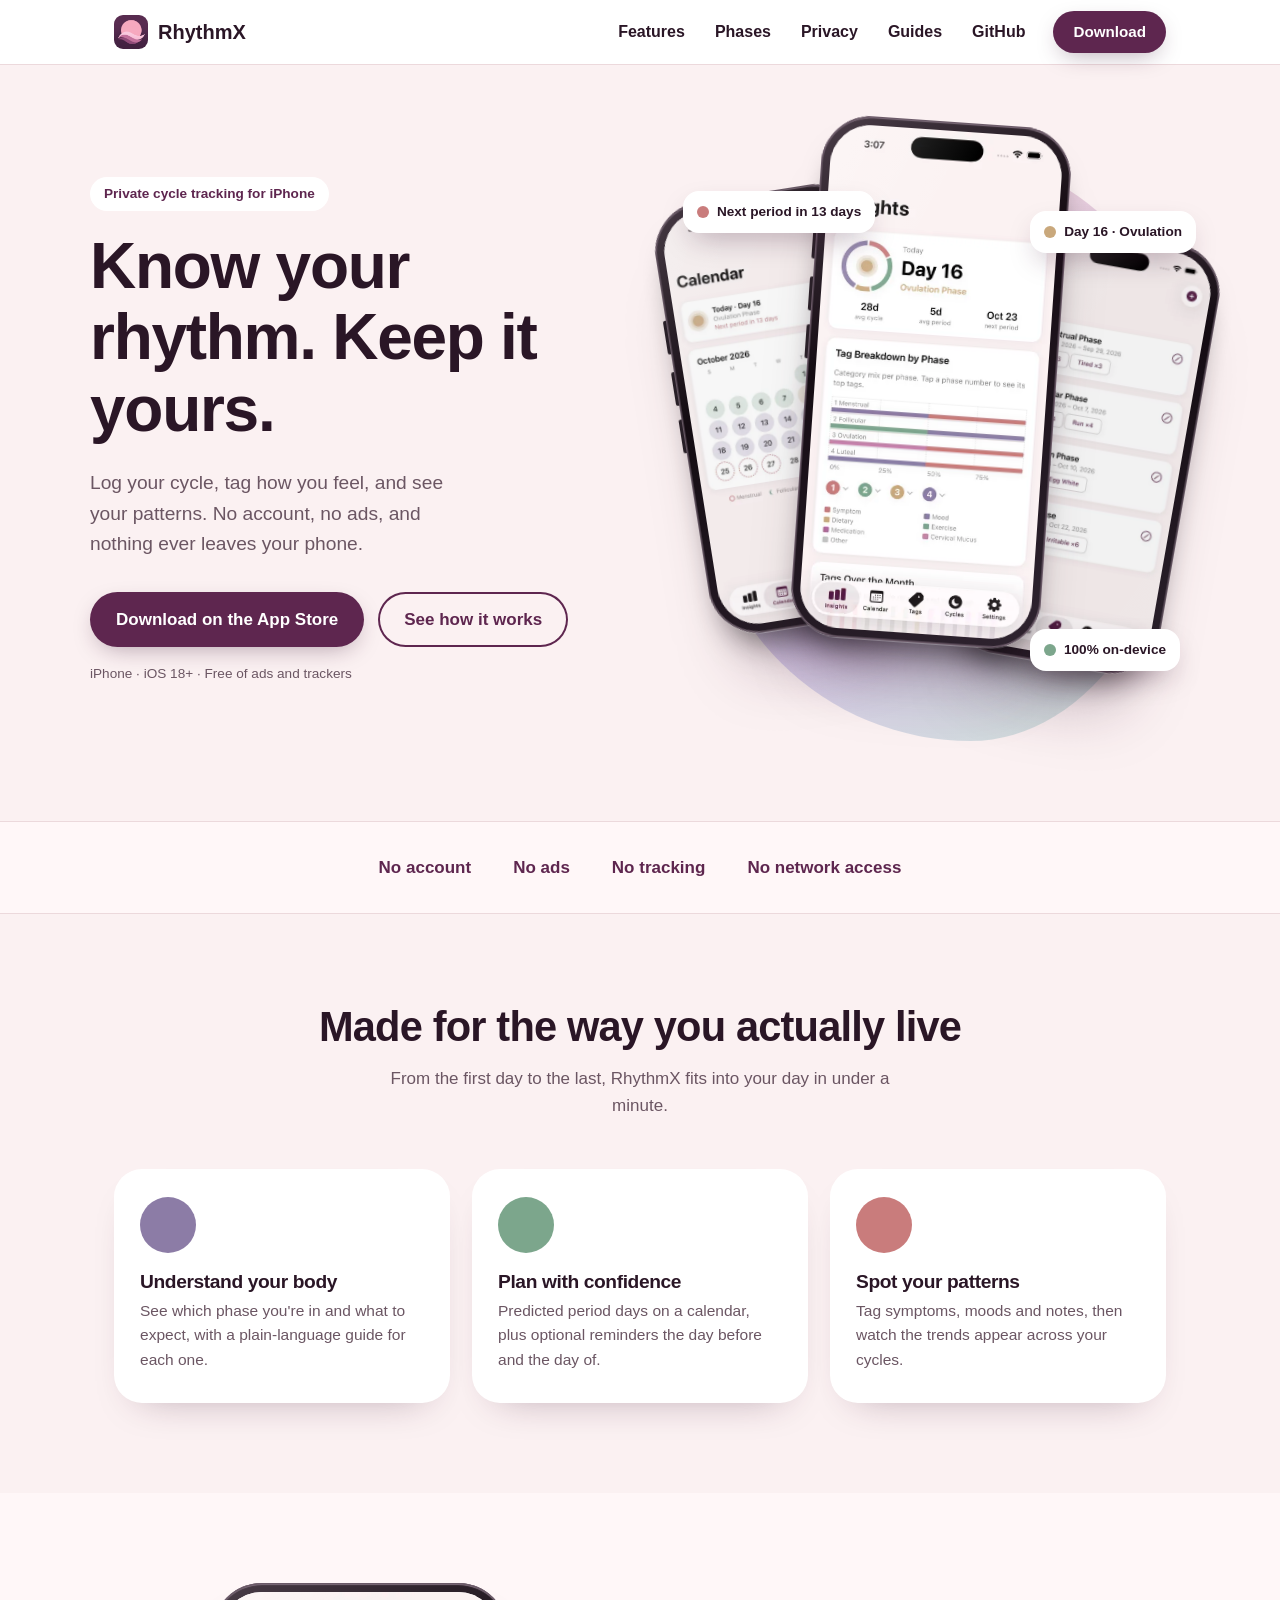
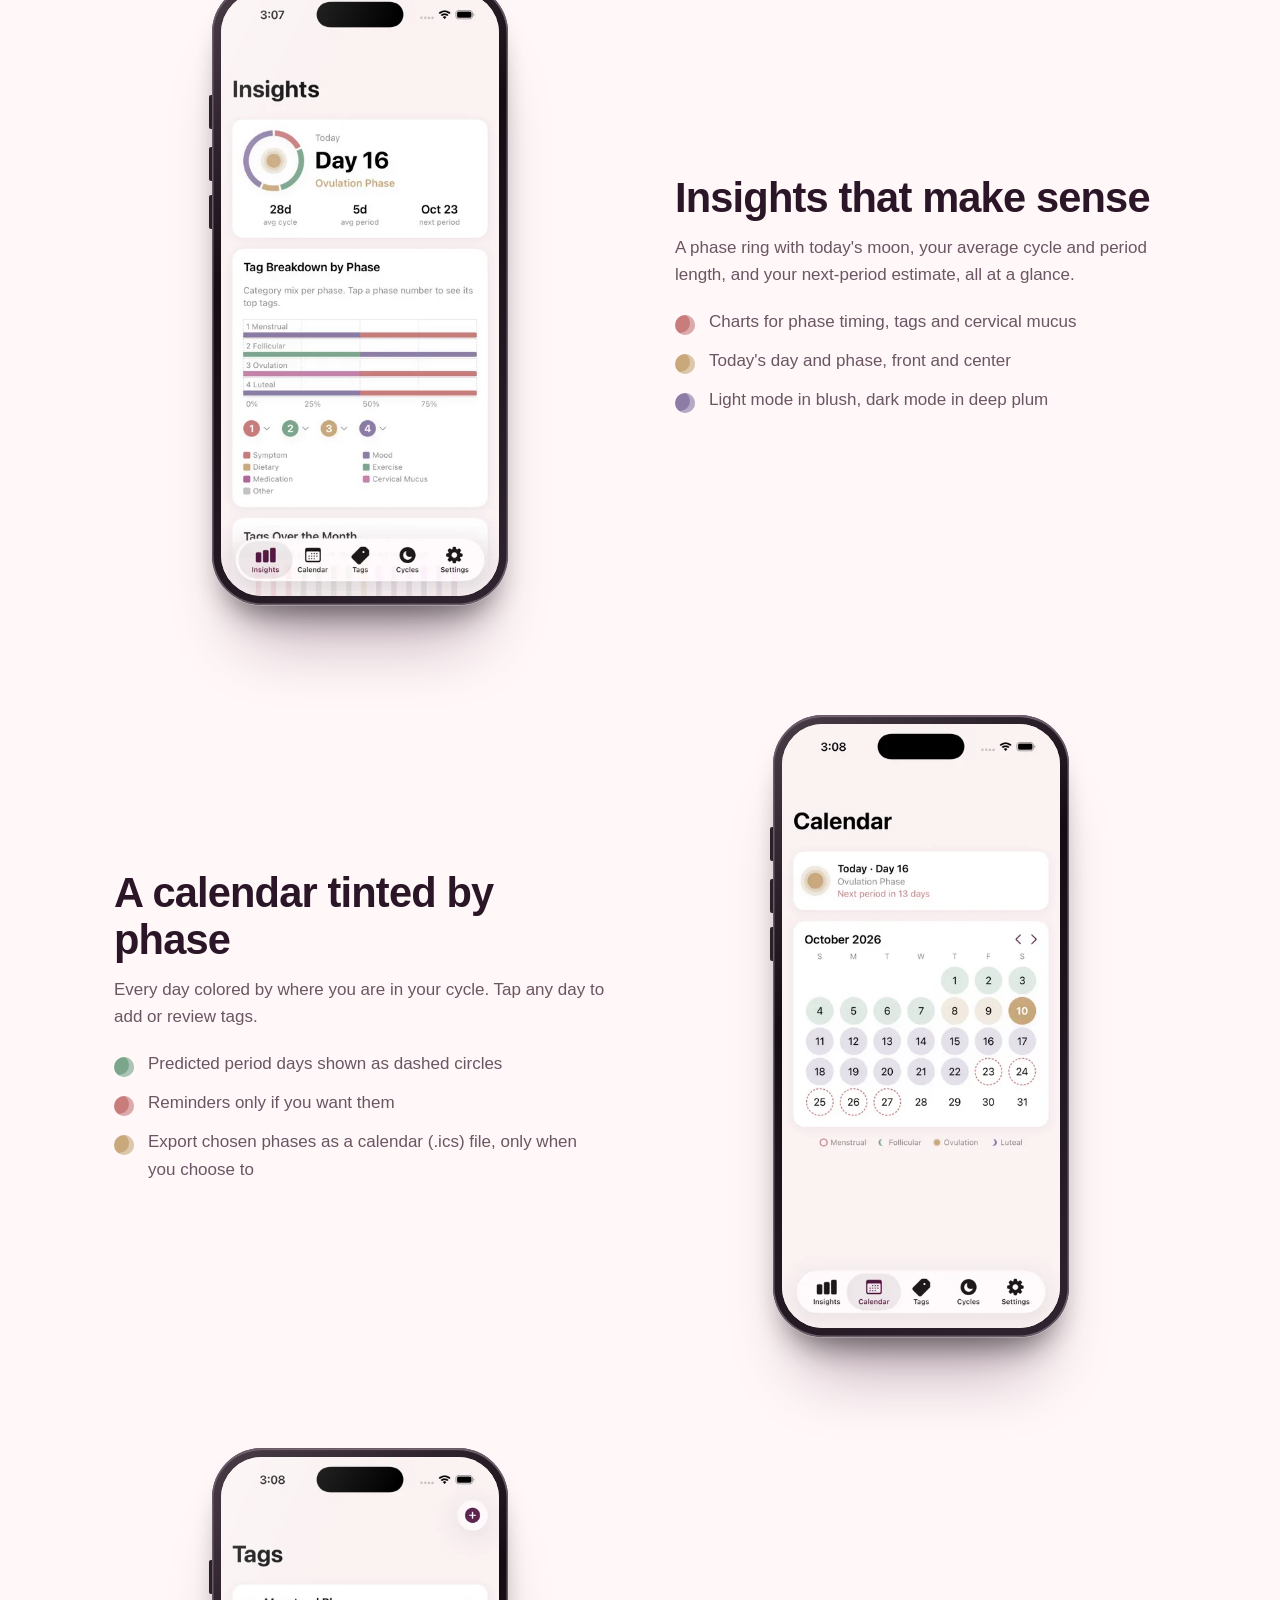
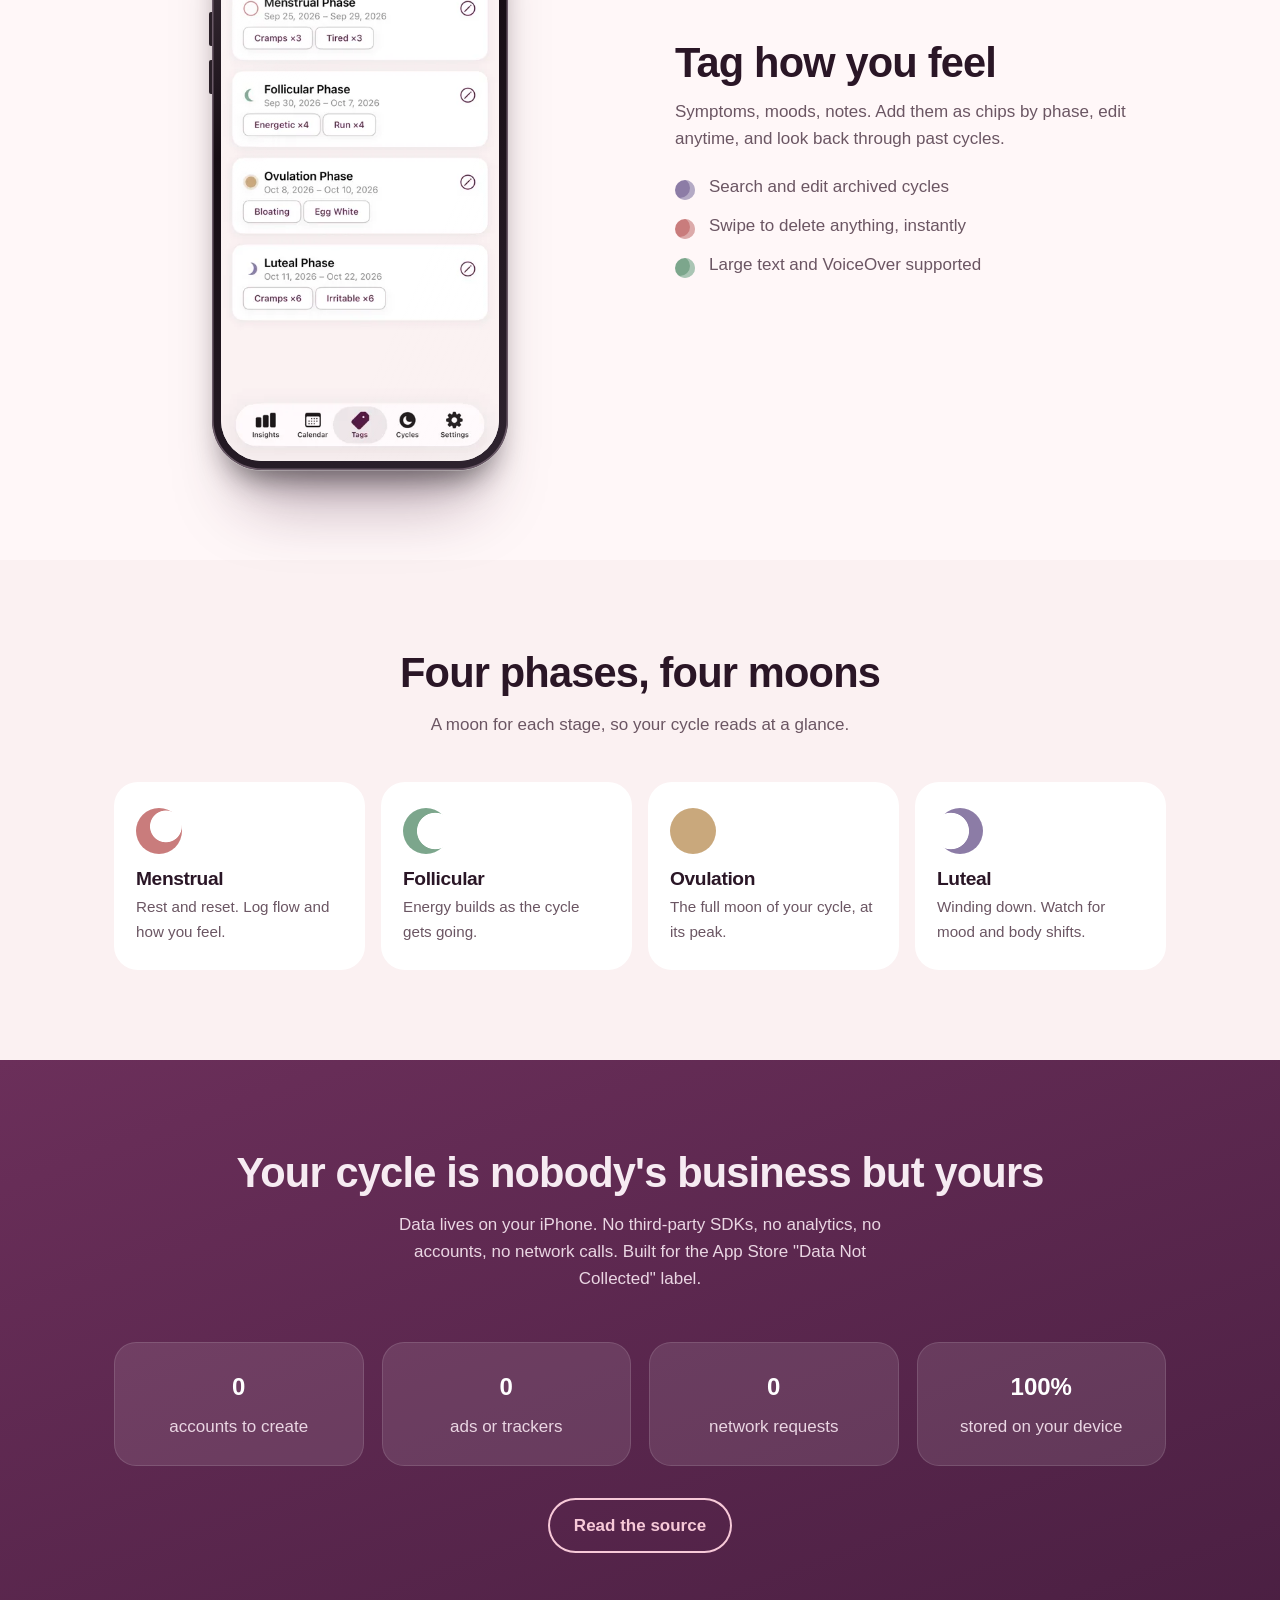
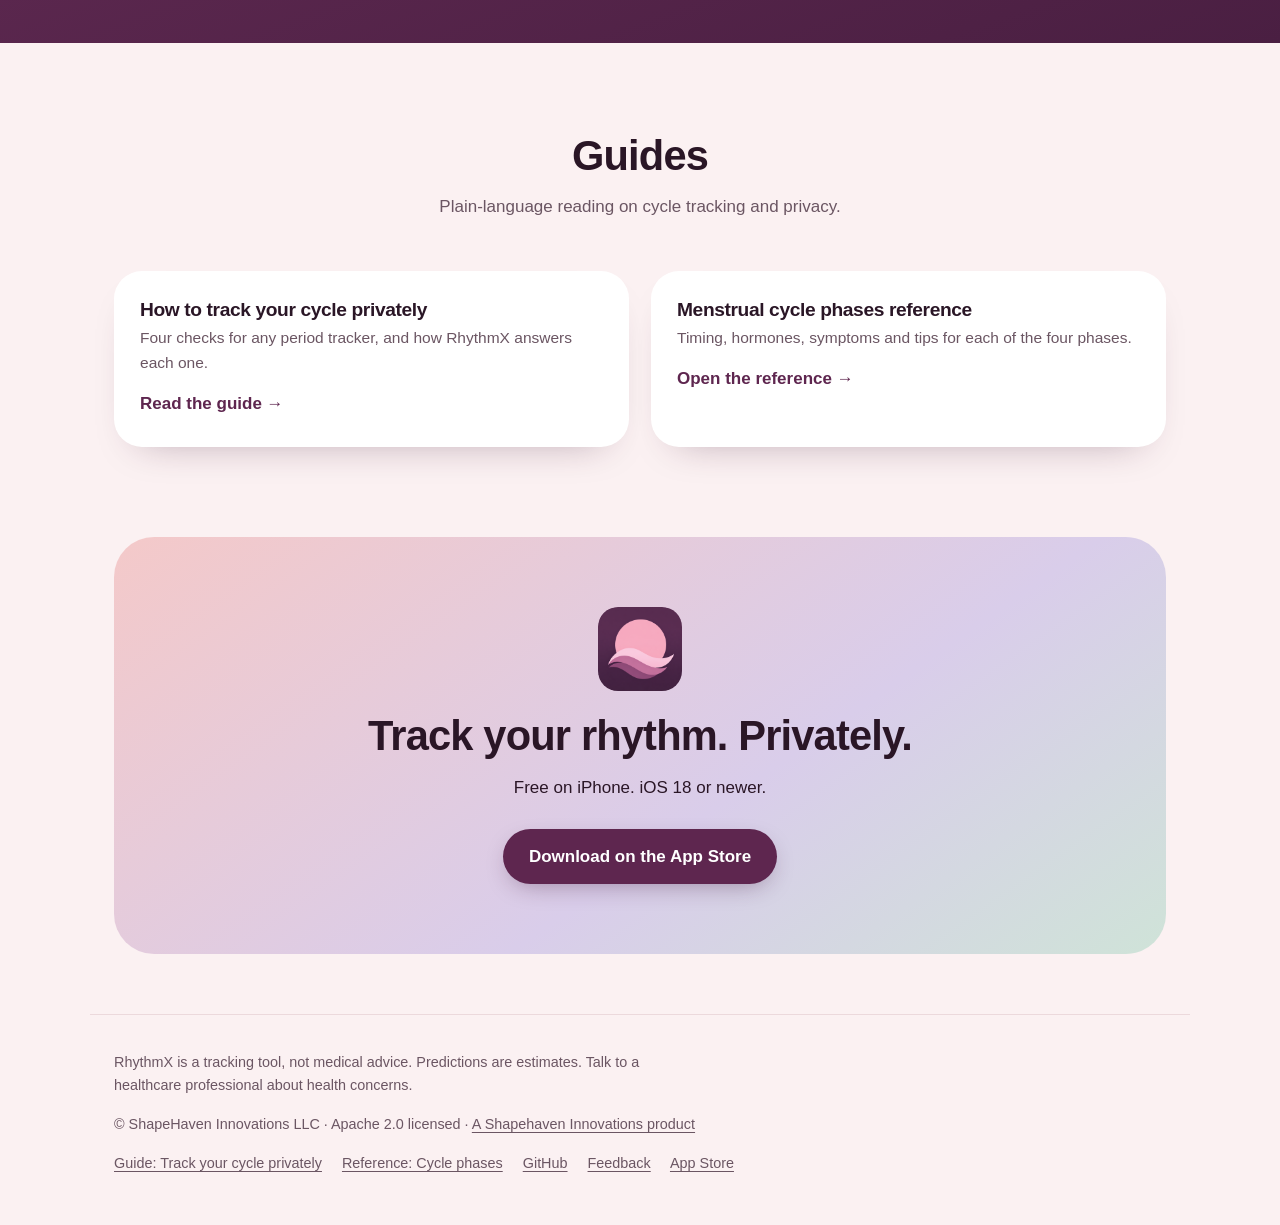
==== index.html @ 6c835d41 "feat: add RhythmX landing page, guides and SEO files" ====
<!doctype html>
<html lang="en">
<head>
<meta charset="utf-8">
<meta name="viewport" content="width=device-width, initial-scale=1">
<meta name="color-scheme" content="light dark">
<meta name="theme-color" content="#FBF1F2" media="(prefers-color-scheme: light)">
<meta name="theme-color" content="#2E1B33" media="(prefers-color-scheme: dark)">
<title>RhythmX: Private Period Tracker for iPhone. No Account, No Tracking</title>
<meta name="description" content="RhythmX is a private menstrual cycle tracker for iPhone. Log your cycle, tag how you feel, see your patterns. No account, no ads, no tracking.">
<link rel="canonical" href="https://rhythmx.shapehaveninnovations.com/">
<link rel="icon" type="image/png" href="/assets/icon-rounded.png">
<link rel="apple-touch-icon" href="/assets/icon.png">
<meta property="og:type" content="website">
<meta property="og:site_name" content="RhythmX">
<meta property="og:title" content="RhythmX: private cycle tracking for iPhone">
<meta property="og:description" content="No account. No ads. No tracking. Everything stays on your device.">
<meta property="og:url" content="https://rhythmx.shapehaveninnovations.com/">
<meta property="og:image" content="https://rhythmx.shapehaveninnovations.com/assets/og.png">
<meta property="og:image:width" content="1200">
<meta property="og:image:height" content="630">
<meta property="og:image:alt" content="RhythmX app icon and the Insights screen showing Day 16, Ovulation Phase">
<meta name="twitter:card" content="summary_large_image">
<meta name="twitter:title" content="RhythmX: private cycle tracking for iPhone">
<meta name="twitter:description" content="No account. No ads. No tracking. Everything stays on your device.">
<meta name="twitter:image" content="https://rhythmx.shapehaveninnovations.com/assets/og.png">
<script type="application/ld+json">
{
  "@context": "https://schema.org",
  "@type": "SoftwareApplication",
  "name": "RhythmX",
  "operatingSystem": "iOS 18.0",
  "applicationCategory": "HealthApplication",
  "description": "A private menstrual cycle tracker for iPhone. No account, no ads, no tracking, no network access.",
  "url": "https://rhythmx.shapehaveninnovations.com/",
  "downloadUrl": "https://github.com/Shapehaven-Innovations/RhythmX",
  "image": "https://rhythmx.shapehaveninnovations.com/assets/icon.png",
  "license": "https://www.apache.org/licenses/LICENSE-2.0",
  "sameAs": ["https://github.com/Shapehaven-Innovations/RhythmX"],
  "author": { "@type": "Organization", "name": "ShapeHaven Innovations LLC", "url": "https://shapehaveninnovations.com/" },
  "offers": { "@type": "Offer", "price": "0", "priceCurrency": "USD" }
}
</script>
<script>document.documentElement.classList.add("js")</script>
<link rel="stylesheet" href="/assets/site.css">
</head>
<body>
<a class="skip" href="#main">Skip to content</a>
<header class="top">
  <div class="wrap bar">
    <a class="brand" href="/"><img src="/assets/icon-rounded.png" alt="" width="34" height="34">RhythmX</a>
    <button class="nav-toggle" type="button" aria-expanded="false" aria-controls="nav-links">Menu</button>
    <nav id="nav-links" class="nav-links" aria-label="Main">
      <a href="/#features">Features</a>
      <a href="/#phases">Phases</a>
      <a href="/#privacy">Privacy</a>
      <a href="/guides/track-your-cycle-privately/">Guides</a>
      <a href="https://github.com/Shapehaven-Innovations/RhythmX" target="_blank" rel="noopener">GitHub</a>
      <a class="btn" data-appstore href="https://github.com/Shapehaven-Innovations/RhythmX" target="_blank" rel="noopener">Download</a>
    </nav>
  </div>
</header>

<main id="main">
<div class="wrap hero">
  <div>
    <span class="eyebrow">Private cycle tracking for iPhone</span>
    <h1>Know your rhythm. Keep it yours.</h1>
    <p class="lead">Log your cycle, tag how you feel, and see your patterns. No account, no ads, and nothing ever leaves your phone.</p>
    <div class="cta">
      <a class="btn" data-appstore href="https://github.com/Shapehaven-Innovations/RhythmX" target="_blank" rel="noopener">Download on the App Store</a>
      <a class="btn ghost" href="#features">See how it works</a>
    </div>
    <small>iPhone · iOS 18+ · Free of ads and trackers</small>
  </div>
  <div class="stage">
    <div class="blob"></div>
    <div class="device d-left" aria-hidden="true"><picture><source srcset="/assets/tab1-light.webp" type="image/webp"><img src="/assets/tab1-light.png" alt="" width="414" height="900" loading="lazy"></picture></div>
    <div class="device d-right" aria-hidden="true"><picture><source srcset="/assets/tab2-light.webp" type="image/webp"><img src="/assets/tab2-light.png" alt="" width="414" height="900" loading="lazy"></picture></div>
    <div class="device d-main"><picture><source srcset="/assets/tab0-light.webp" type="image/webp"><img src="/assets/tab0-light.png" alt="RhythmX Insights screen showing Day 16, Ovulation Phase" width="414" height="900" fetchpriority="high"></picture></div>
    <div class="chip" style="right:-6px;top:90px"><i style="background:var(--gold)"></i>Day 16 · Ovulation</div>
    <div class="chip" style="left:10px;top:70px"><i style="background:var(--rose)"></i>Next period in 13 days</div>
    <div class="chip" style="right:10px;bottom:70px"><i style="background:var(--sage)"></i>100% on-device</div>
  </div>
</div>

<div class="pill"><span>No account</span><span>No ads</span><span>No tracking</span><span>No network access</span></div>

<section id="why">
  <div class="wrap center">
    <h2>Made for the way you actually live</h2>
    <p class="sub">From the first day to the last, RhythmX fits into your day in under a minute.</p>
    <div class="cards">
      <div class="card">
        <span class="moon" style="background:var(--lav)"></span>
        <h3>Understand your body</h3>
        <p>See which phase you're in and what to expect, with a plain-language guide for each one.</p>
      </div>
      <div class="card">
        <span class="moon" style="background:var(--sage)"></span>
        <h3>Plan with confidence</h3>
        <p>Predicted period days on a calendar, plus optional reminders the day before and the day of.</p>
      </div>
      <div class="card">
        <span class="moon" style="background:var(--rose)"></span>
        <h3>Spot your patterns</h3>
        <p>Tag symptoms, moods and notes, then watch the trends appear across your cycles.</p>
      </div>
    </div>
  </div>
</section>

<section id="features" class="alt">
  <div class="wrap feats">
    <div class="feat">
      <div class="shot"><div class="device" data-tilt><picture><source srcset="/assets/tab0-light.webp" type="image/webp"><img src="/assets/tab0-light.png" alt="Insights tab with phase ring" width="414" height="900" loading="lazy"></picture></div></div>
      <div>
        <h2>Insights that make sense</h2>
        <p class="intro">A phase ring with today's moon, your average cycle and period length, and your next-period estimate, all at a glance.</p>
        <ul>
          <li style="--c:var(--rose)">Charts for phase timing, tags and cervical mucus</li>
          <li style="--c:var(--gold)">Today's day and phase, front and center</li>
          <li style="--c:var(--lav)">Light mode in blush, dark mode in deep plum</li>
        </ul>
      </div>
    </div>
    <div class="feat rev">
      <div class="shot"><div class="device" data-tilt><picture><source srcset="/assets/tab1-light.webp" type="image/webp"><img src="/assets/tab1-light.png" alt="Calendar tinted by cycle phase" width="414" height="900" loading="lazy"></picture></div></div>
      <div>
        <h2>A calendar tinted by phase</h2>
        <p class="intro">Every day colored by where you are in your cycle. Tap any day to add or review tags.</p>
        <ul>
          <li style="--c:var(--sage)">Predicted period days shown as dashed circles</li>
          <li style="--c:var(--rose)">Reminders only if you want them</li>
          <li style="--c:var(--gold)">Export chosen phases as a calendar (.ics) file, only when you choose to</li>
        </ul>
      </div>
    </div>
    <div class="feat">
      <div class="shot"><div class="device" data-tilt><picture><source srcset="/assets/tab2-light.webp" type="image/webp"><img src="/assets/tab2-light.png" alt="Tags screen with symptom and mood chips" width="414" height="900" loading="lazy"></picture></div></div>
      <div>
        <h2>Tag how you feel</h2>
        <p class="intro">Symptoms, moods, notes. Add them as chips by phase, edit anytime, and look back through past cycles.</p>
        <ul>
          <li style="--c:var(--lav)">Search and edit archived cycles</li>
          <li style="--c:var(--rose)">Swipe to delete anything, instantly</li>
          <li style="--c:var(--sage)">Large text and VoiceOver supported</li>
        </ul>
      </div>
    </div>
  </div>
</section>

<section id="phases">
  <div class="wrap center">
    <h2>Four phases, four moons</h2>
    <p class="sub">A moon for each stage, so your cycle reads at a glance.</p>
    <div class="phases">
      <div class="phase"><span class="moon" style="background:radial-gradient(circle at 65% 40%,transparent 38%,var(--rose) 40%)"></span><h3>Menstrual</h3><p>Rest and reset. Log flow and how you feel.</p></div>
      <div class="phase"><span class="moon" style="background:radial-gradient(circle at 70% 50%,transparent 45%,var(--sage) 47%)"></span><h3>Follicular</h3><p>Energy builds as the cycle gets going.</p></div>
      <div class="phase"><span class="moon" style="background:var(--gold)"></span><h3>Ovulation</h3><p>The full moon of your cycle, at its peak.</p></div>
      <div class="phase"><span class="moon" style="background:radial-gradient(circle at 30% 50%,transparent 45%,var(--lav) 47%)"></span><h3>Luteal</h3><p>Winding down. Watch for mood and body shifts.</p></div>
    </div>
  </div>
</section>

<section class="dark" id="privacy">
  <div class="wrap center">
    <h2>Your cycle is nobody's business but yours</h2>
    <p class="sub">Data lives on your iPhone. No third-party SDKs, no analytics, no accounts, no network calls. Built for the App Store "Data Not Collected" label.</p>
    <div class="privacy-grid">
      <div><strong>0</strong><p>accounts to create</p></div>
      <div><strong>0</strong><p>ads or trackers</p></div>
      <div><strong>0</strong><p>network requests</p></div>
      <div><strong>100%</strong><p>stored on your device</p></div>
    </div>
    <a class="btn ghost" href="https://github.com/Shapehaven-Innovations/RhythmX" target="_blank" rel="noopener">Read the source</a>
  </div>
</section>

<section id="guides">
  <div class="wrap center">
    <h2>Guides</h2>
    <p class="sub">Plain-language reading on cycle tracking and privacy.</p>
    <div class="cards two">
      <a class="card" href="/guides/track-your-cycle-privately/">
        <h3>How to track your cycle privately</h3>
        <p>Four checks for any period tracker, and how RhythmX answers each one.</p>
        <span class="go">Read the guide →</span>
      </a>
      <a class="card" href="/guides/menstrual-cycle-phases-reference/">
        <h3>Menstrual cycle phases reference</h3>
        <p>Timing, hormones, symptoms and tips for each of the four phases.</p>
        <span class="go">Open the reference →</span>
      </a>
    </div>
  </div>
</section>

<div class="wrap">
  <div class="final">
    <img src="/assets/icon-rounded.png" alt="RhythmX app icon" width="84" height="84">
    <h2>Track your rhythm. Privately.</h2>
    <p class="sub">Free on iPhone. iOS 18 or newer.</p>
    <a class="btn" data-appstore href="https://github.com/Shapehaven-Innovations/RhythmX" target="_blank" rel="noopener">Download on the App Store</a>
  </div>
</div>
</main>

<footer>
  <div class="wrap foot">
    <p class="disclaimer">RhythmX is a tracking tool, not medical advice. Predictions are estimates. Talk to a healthcare professional about health concerns.</p>
    <span>&copy; ShapeHaven Innovations LLC &middot; Apache 2.0 licensed &middot; <a href="https://shapehaveninnovations.com/">A Shapehaven Innovations product</a></span>
    <span>
      <a href="/guides/track-your-cycle-privately/">Guide: Track your cycle privately</a>
      <a href="/guides/menstrual-cycle-phases-reference/">Reference: Cycle phases</a>
      <a href="https://github.com/Shapehaven-Innovations/RhythmX" target="_blank" rel="noopener">GitHub</a>
      <a href="https://github.com/Shapehaven-Innovations/RhythmX/issues" target="_blank" rel="noopener">Feedback</a>
      <a data-appstore href="https://github.com/Shapehaven-Innovations/RhythmX" target="_blank" rel="noopener">App Store</a>
    </span>
  </div>
</footer>
<script src="/assets/site.js" defer></script>
</body>
</html>
---- assets/site.css ----
/* RhythmX site styles. Light = blush, dark = deep plum. */
:root{
  --blush:#FBF1F2; --plum:#5E264F; --plum-d:#1F1220; --rose:#C97C7C; --sage:#7CA68C; --gold:#C9A87C; --lav:#8C7CA6;
  --bg:#FBF1F2; --bg-alt:#fff7f8; --surface:#fff; --ink:#2A1626; --muted:#6b5663; --line:#ecd9dc;
  --accent:#5E264F; --accent-ink:#fff; --shadow:rgba(60,20,50,.4);
  --grad:linear-gradient(145deg,#f4c9c9,#d9cdea 60%,#cfe3d8);
  --header-bg:rgba(255,255,255,.94); --nav-ink:#2A1626;
  color-scheme:light dark;
}
@media(prefers-color-scheme:dark){
  :root{
    --bg:#2E1B33; --bg-alt:#37213c; --surface:#442a4b; --ink:#f3e6ef; --muted:#cdb4c6; --line:#5a3c63;
    --accent:#E8A5B8; --accent-ink:#1F1220; --shadow:rgba(0,0,0,.6);
    --grad:linear-gradient(145deg,#6a3560,#4a3a73 60%,#3a5a56);
    --header-bg:rgba(79,48,86,.96); --nav-ink:#fff;
  }
}
*,*::before,*::after{box-sizing:border-box;margin:0}
html{scroll-behavior:smooth;-webkit-text-size-adjust:100%}
body{font:17px/1.6 -apple-system,BlinkMacSystemFont,"SF Pro Text","Segoe UI",Roboto,sans-serif;color:var(--ink);background:var(--bg);-webkit-font-smoothing:antialiased}
img,svg,picture{max-width:100%;display:block}
img{height:auto}
a{color:inherit}
:focus-visible{outline:3px solid var(--accent);outline-offset:3px;border-radius:4px}
.skip{position:absolute;left:-9999px;top:8px;background:var(--accent);color:var(--accent-ink);padding:10px 16px;border-radius:8px;z-index:100}
.skip:focus{left:8px}
.wrap{max-width:1100px;margin:0 auto;padding:0 24px}
h1,h2,h3{font-family:ui-rounded,"SF Pro Rounded",-apple-system,"Segoe UI",sans-serif;line-height:1.12;letter-spacing:-.02em}
h1{font-size:clamp(2.4rem,6vw,4rem);font-weight:800}
h2{font-size:clamp(1.8rem,4vw,2.6rem);font-weight:700}
h3{font-size:1.2rem;font-weight:700}

/* header */
.top{position:sticky;top:0;z-index:50;background:var(--header-bg);backdrop-filter:saturate(1.4) blur(12px);border-bottom:1px solid var(--line);transition:box-shadow .25s}
.top.scrolled{box-shadow:0 10px 30px -18px var(--shadow)}
.bar{display:flex;align-items:center;justify-content:space-between;gap:16px;min-height:64px;position:relative}
.brand{display:flex;align-items:center;gap:10px;font-weight:800;font-size:1.25rem;text-decoration:none;color:var(--nav-ink)}
.brand img{border-radius:9px}
.nav-links{display:flex;align-items:center;gap:26px}
.nav-links a:not(.btn){text-decoration:none;color:var(--nav-ink);font-size:1rem;font-weight:600;padding:6px 2px;background:linear-gradient(var(--accent),var(--accent)) 0 100%/0 2px no-repeat;transition:background-size .25s}
.nav-links a:not(.btn):hover{background-size:100% 2px}
.nav-links .btn{padding:9px 20px;font-size:.95rem}
.nav-toggle{display:none;align-items:center;background:transparent;color:var(--nav-ink);border:2px solid var(--nav-ink);border-radius:999px;padding:6px 16px;font:inherit;font-weight:650;cursor:pointer}

/* buttons */
.btn{display:inline-flex;align-items:center;gap:8px;background:var(--accent);color:var(--accent-ink);padding:14px 26px;border-radius:999px;font-weight:650;text-decoration:none;box-shadow:0 8px 24px -8px var(--shadow);transition:transform .15s}
.btn:hover{transform:translateY(-2px)}
.btn.ghost{background:transparent;color:var(--accent);box-shadow:inset 0 0 0 2px var(--accent)}

/* landing: hero */
.hero{display:grid;grid-template-columns:1.05fr 1fr;gap:40px;align-items:center;padding:56px 0 80px}
.eyebrow{display:inline-block;background:var(--surface);color:var(--accent);font-weight:650;font-size:.85rem;padding:6px 14px;border-radius:999px;margin-bottom:20px}
.hero p.lead{font-size:1.2rem;color:var(--muted);margin:22px 0 32px;max-width:34ch}
.cta{display:flex;gap:14px;flex-wrap:wrap}
.hero small{display:block;margin-top:16px;color:var(--muted);font-size:.85rem}
.stage{position:relative;height:620px}
.blob{position:absolute;inset:30px 0 0 30px;animation:morph 14s ease-in-out infinite;border-radius:48% 52% 45% 55%/55% 45% 55% 45%;background:var(--grad)}
.chip{position:absolute;background:var(--surface);color:var(--ink);border-radius:16px;padding:10px 14px;font-size:.85rem;font-weight:650;box-shadow:0 12px 30px -10px var(--shadow);display:flex;align-items:center;gap:8px}
.chip{z-index:5;animation:bob 5s ease-in-out infinite}
.chip:nth-of-type(2){animation-delay:-1.5s}
.chip:nth-of-type(3){animation-delay:-3s}
.chip i{width:12px;height:12px;border-radius:50%;display:block}
.pill{display:flex;gap:10px;flex-wrap:wrap;justify-content:center;padding:26px 0;border-block:1px solid var(--line);background:var(--bg-alt)}
.pill span{font-weight:650;color:var(--accent);padding:6px 16px}

/* device frame: depth */
.device{position:relative;width:296px;padding:9px;border-radius:50px;background:linear-gradient(145deg,#4a3d48,#150c13 38%,#2f2430);
  box-shadow:inset 0 0 0 1.5px #6b5a68,inset 0 2px 1px #8a7886,0 1px 0 rgba(255,255,255,.25),0 22px 30px -14px rgba(0,0,0,.5),0 60px 70px -34px var(--shadow);
  transform:rotateX(var(--rx,0deg)) rotateY(var(--ry,0deg));transition:transform .25s ease-out;will-change:transform}
.device img{width:100%;border-radius:41px;background:#fff}
.device::before{content:"";position:absolute;left:-3px;top:112px;width:3px;height:34px;border-radius:2px 0 0 2px;background:#2a2028;box-shadow:0 52px 0 #2a2028,0 100px 0 #2a2028}
.device::after{content:"";position:absolute;inset:9px;border-radius:41px;pointer-events:none;background:linear-gradient(115deg,rgba(255,255,255,.28),rgba(255,255,255,0) 34%,rgba(255,255,255,0) 70%,rgba(255,255,255,.08))}
.shot .device{transform-style:preserve-3d}
.shot .device:hover{box-shadow:inset 0 0 0 1.5px #6b5a68,inset 0 2px 1px #8a7886,0 1px 0 rgba(255,255,255,.25),0 30px 40px -14px rgba(0,0,0,.5),0 80px 90px -34px var(--shadow)}
.stage .device{position:absolute;width:250px;left:50%;top:0;margin-left:-125px}
.stage .d-main{z-index:3;--r:4deg;transform:rotate(var(--r));animation:float 7s ease-in-out infinite}
.stage .d-left{z-index:2;width:210px;margin-left:-250px;top:70px;--r:-9deg;transform:rotate(var(--r));filter:saturate(.95) brightness(.97);animation:float 8s ease-in-out -2s infinite}
.stage .d-right{z-index:1;width:210px;margin-left:50px;top:110px;--r:10deg;transform:rotate(var(--r));filter:saturate(.95) brightness(.95);animation:float 9s ease-in-out -4s infinite}

/* landing: sections */
section{padding:90px 0}
.center{text-align:center}
.sub{color:var(--muted);max-width:56ch;margin:14px auto 0}
.cards{display:grid;grid-template-columns:repeat(3,1fr);gap:22px;margin-top:50px;text-align:left}
.card{border-radius:28px;background:var(--surface);padding:28px 26px 30px;box-shadow:0 18px 40px -26px var(--shadow);text-decoration:none;display:block}
.card .moon{width:56px;height:56px;margin-bottom:18px}
.card p{color:var(--muted);font-size:.97rem;margin-top:6px}
a.card:hover{transform:translateY(-3px)}
a.card{transition:transform .15s}
a.card .go{display:inline-block;margin-top:14px;font-weight:650;color:var(--accent)}
.moon{display:block;border-radius:50%}
.alt{background:var(--bg-alt)}
.feat{display:grid;grid-template-columns:1fr 1fr;gap:70px;align-items:center}
.feat.rev .shot{order:2}
.shot{display:flex;justify-content:center;perspective:1200px}
.feat ul{list-style:none;padding:0;margin-top:20px;display:grid;gap:12px}
.feat li{padding-left:34px;position:relative;color:var(--muted)}
.feat li::before{content:"";position:absolute;left:0;top:7px;width:20px;height:20px;border-radius:50%;background:var(--c,var(--rose));box-shadow:inset -5px -2px 0 rgba(255,255,255,.35)}
.feat h2{margin-bottom:12px}
.feat .intro{color:var(--muted)}
.feats{display:grid;gap:110px}
.phases{display:grid;grid-template-columns:repeat(4,1fr);gap:16px;margin-top:44px;text-align:left}
.phase{background:var(--surface);border-radius:24px;padding:26px 22px}
.phase .moon{width:46px;height:46px;margin-bottom:14px}
.phase p{color:var(--muted);font-size:.95rem;margin-top:6px}
.dark{background:linear-gradient(160deg,#6b2f5a,#4a1f42);color:#f6ebf2}
.dark .sub,.dark p{color:#ead6e3}
.dark .btn.ghost{color:#F7C9D8;box-shadow:inset 0 0 0 2px #F7C9D8;margin-top:32px}
.privacy-grid{display:grid;grid-template-columns:repeat(4,1fr);gap:18px;margin-top:50px}
.privacy-grid div{background:rgba(255,255,255,.1);box-shadow:inset 0 0 0 1px rgba(255,255,255,.12);border-radius:22px;padding:26px 22px}
.privacy-grid strong{display:block;font-size:1.5rem;color:#fff;margin-bottom:6px;font-family:ui-rounded,-apple-system,sans-serif}
.cards.two{grid-template-columns:repeat(2,1fr)}
.final{text-align:center;background:var(--grad);border-radius:40px;padding:70px 24px;margin-bottom:60px}
.final img{width:84px;margin:0 auto 22px;border-radius:20px}
.final .sub{color:var(--ink)}
.final .btn{margin-top:28px}

/* motion */
@keyframes float{50%{translate:0 -14px}}
@keyframes bob{50%{translate:0 -8px}}
@keyframes morph{50%{border-radius:55% 45% 52% 48%/45% 58% 42% 55%;rotate:4deg}}
@keyframes rise{from{opacity:0;translate:0 28px}to{opacity:1;translate:0 0}}
.hero .eyebrow,.hero h1,.hero .lead,.hero .cta,.hero small{animation:rise .8s cubic-bezier(.2,.7,.2,1) both}
.hero h1{animation-delay:.08s}.hero .lead{animation-delay:.16s}.hero .cta{animation-delay:.24s}.hero small{animation-delay:.32s}
.stage .device{animation-name:float,rise;animation-duration:7s,1s;animation-iteration-count:infinite,1;animation-fill-mode:none,backwards}
.js .reveal{opacity:0;translate:0 30px;transition:opacity .7s ease var(--d,0s),translate .7s cubic-bezier(.2,.7,.2,1) var(--d,0s),transform .2s,box-shadow .2s}
.js .reveal.in{opacity:1;translate:0 0}
.pill span{transition:transform .2s}.pill span:hover{transform:translateY(-2px)}
.card,.phase{transition:transform .2s,box-shadow .2s}
.card:hover,.phase:hover{transform:translateY(-4px);box-shadow:0 26px 40px -24px var(--shadow)}
.moon{transition:transform .5s}.card:hover .moon,.phase:hover .moon{transform:rotate(40deg) scale(1.08)}
.btn:active{transform:translateY(0) scale(.98)}

/* footer */
.foot{padding:36px 24px 50px;color:var(--muted);font-size:.9rem;display:flex;justify-content:space-between;gap:16px 28px;flex-wrap:wrap;border-top:1px solid var(--line)}
.foot a{margin-right:16px;text-underline-offset:3px}
.foot a:last-child{margin-right:0}
.disclaimer{flex-basis:100%;max-width:70ch}

/* guides */
.article{max-width:760px;padding-top:36px;padding-bottom:64px}
.crumb{font-size:.85rem;color:var(--muted);margin-bottom:6px}
.crumb a{color:var(--muted)}
.article h1{font-size:clamp(1.9rem,4.6vw,2.6rem);line-height:1.15;margin:.2em 0 .3em}
.article h2{font-size:1.5rem;line-height:1.25;margin:2em 0 .5em}
.article h3{font-size:1.1rem;margin:1.4em 0 .3em}
.article p,.article li{margin:.7em 0}
.article ul,.article ol{padding-left:1.3em}
.meta{color:var(--muted);font-size:.9rem}
.article .lead{font-size:1.15rem;padding:14px 18px;border-left:4px solid var(--accent);background:var(--surface);border-radius:0 12px 12px 0}
.callout{background:var(--surface);border:1px solid var(--line);padding:14px 18px;border-radius:12px;font-size:.95rem;color:var(--muted)}
.table-wrap{overflow-x:auto;margin:1em 0}
table{border-collapse:collapse;width:100%;font-size:.95rem;min-width:520px}
th,td{text-align:left;vertical-align:top;padding:10px 12px;border-bottom:1px solid var(--line)}
th{background:var(--surface)}
code{font-family:ui-monospace,SFMono-Regular,Menlo,monospace;font-size:.9em;background:var(--surface);padding:2px 6px;border-radius:5px}
.cta-box{margin-top:2.5em;padding:24px;background:var(--surface);border:1px solid var(--line);border-radius:18px}
.cta-box h2{margin-top:0}
.cta-box .btn{margin-top:8px}

@media(max-width:860px){
  .nav-toggle{display:inline-flex}
  .nav-links{display:none}
  .nav-links.open{display:flex;flex-direction:column;align-items:flex-start;position:absolute;left:0;right:0;top:100%;background:var(--header-bg);padding:18px 24px 22px;border-bottom:1px solid var(--line);gap:16px}
  .hero,.feat{grid-template-columns:1fr}
  .feat.rev .shot{order:0}
  .feat{gap:36px}
  .feats{gap:70px}
  .stage{height:560px}
  .device{width:260px}
  .stage .device{width:220px;margin-left:-110px}
  .stage .d-left{margin-left:-215px;width:170px}
  .stage .d-right{margin-left:45px;width:170px}
  .cards,.cards.two{grid-template-columns:1fr}
  .phases,.privacy-grid{grid-template-columns:1fr 1fr}
  section{padding:64px 0}
}
@media(prefers-reduced-motion:reduce){*,*::before,*::after{animation:none!important;transition:none!important;scroll-behavior:auto!important}.js .reveal{opacity:1;translate:none}.device{transform:none!important}}
main{overflow-x:clip}
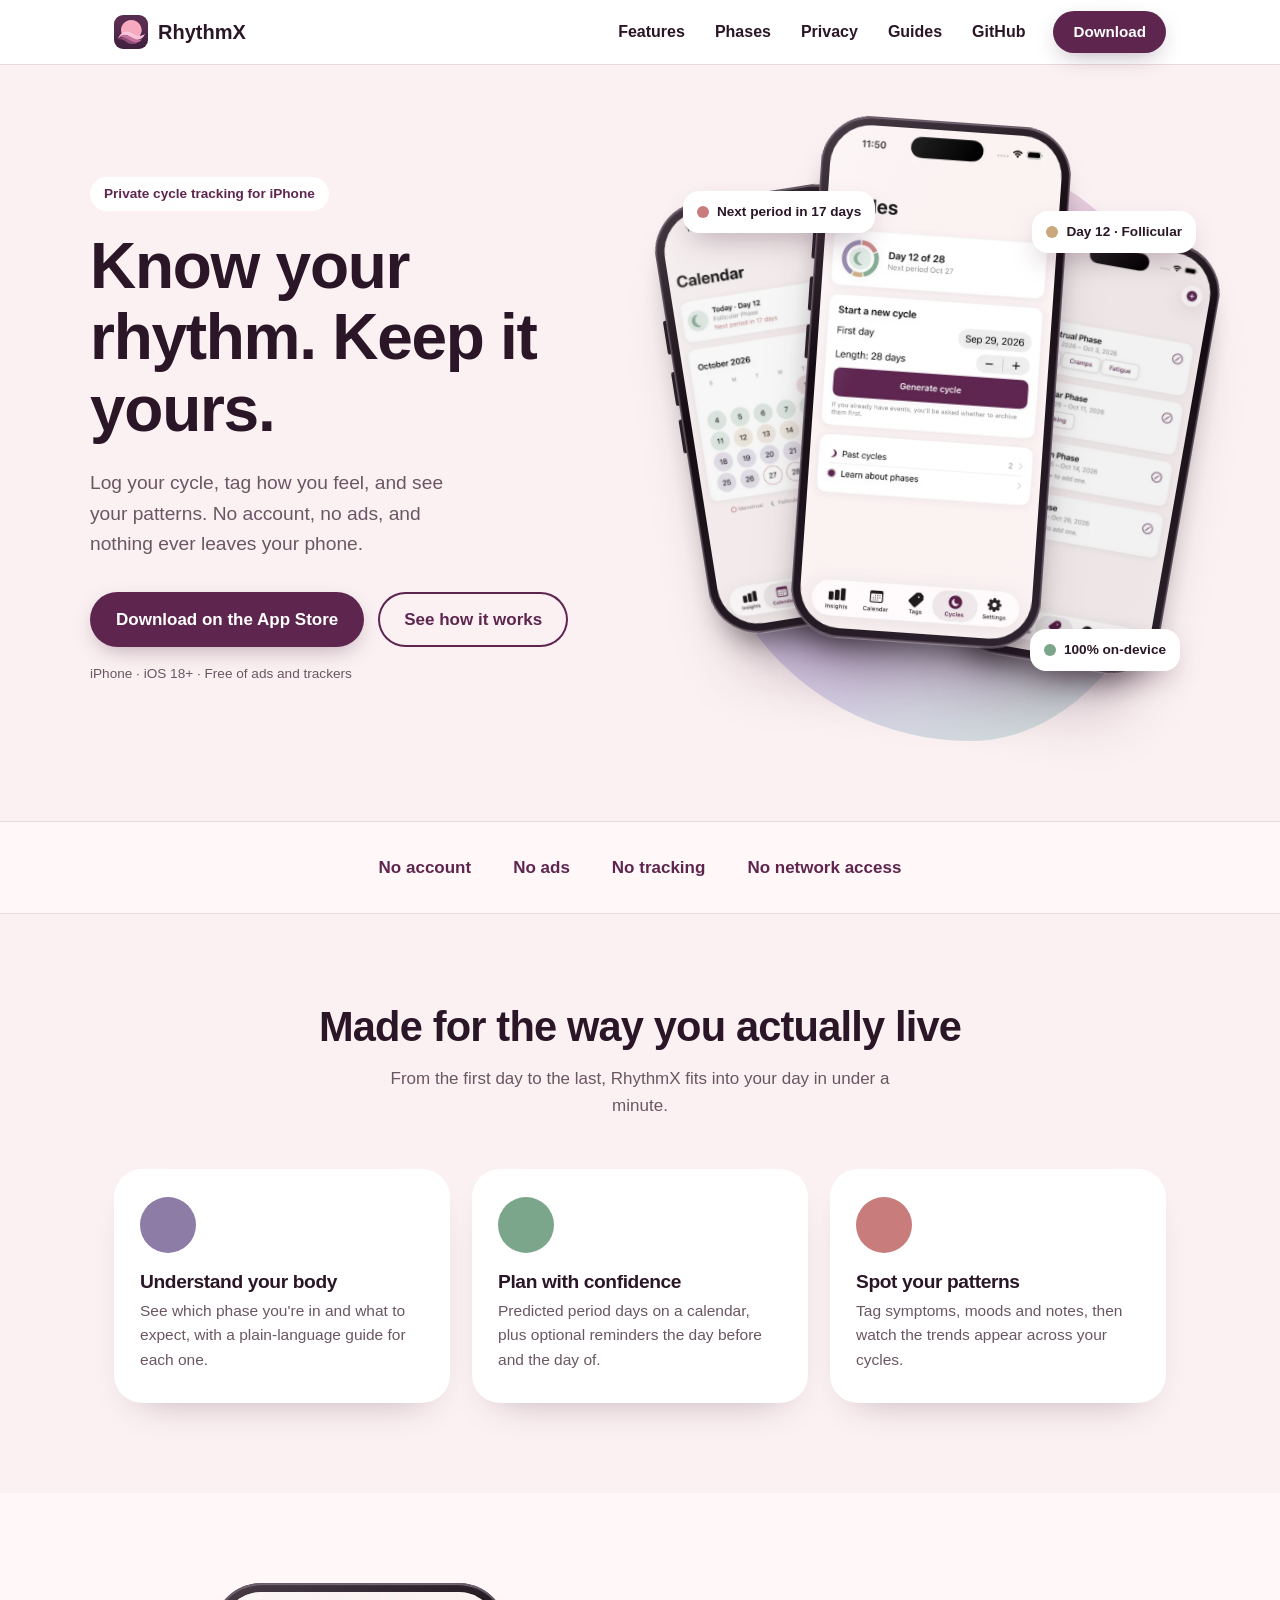
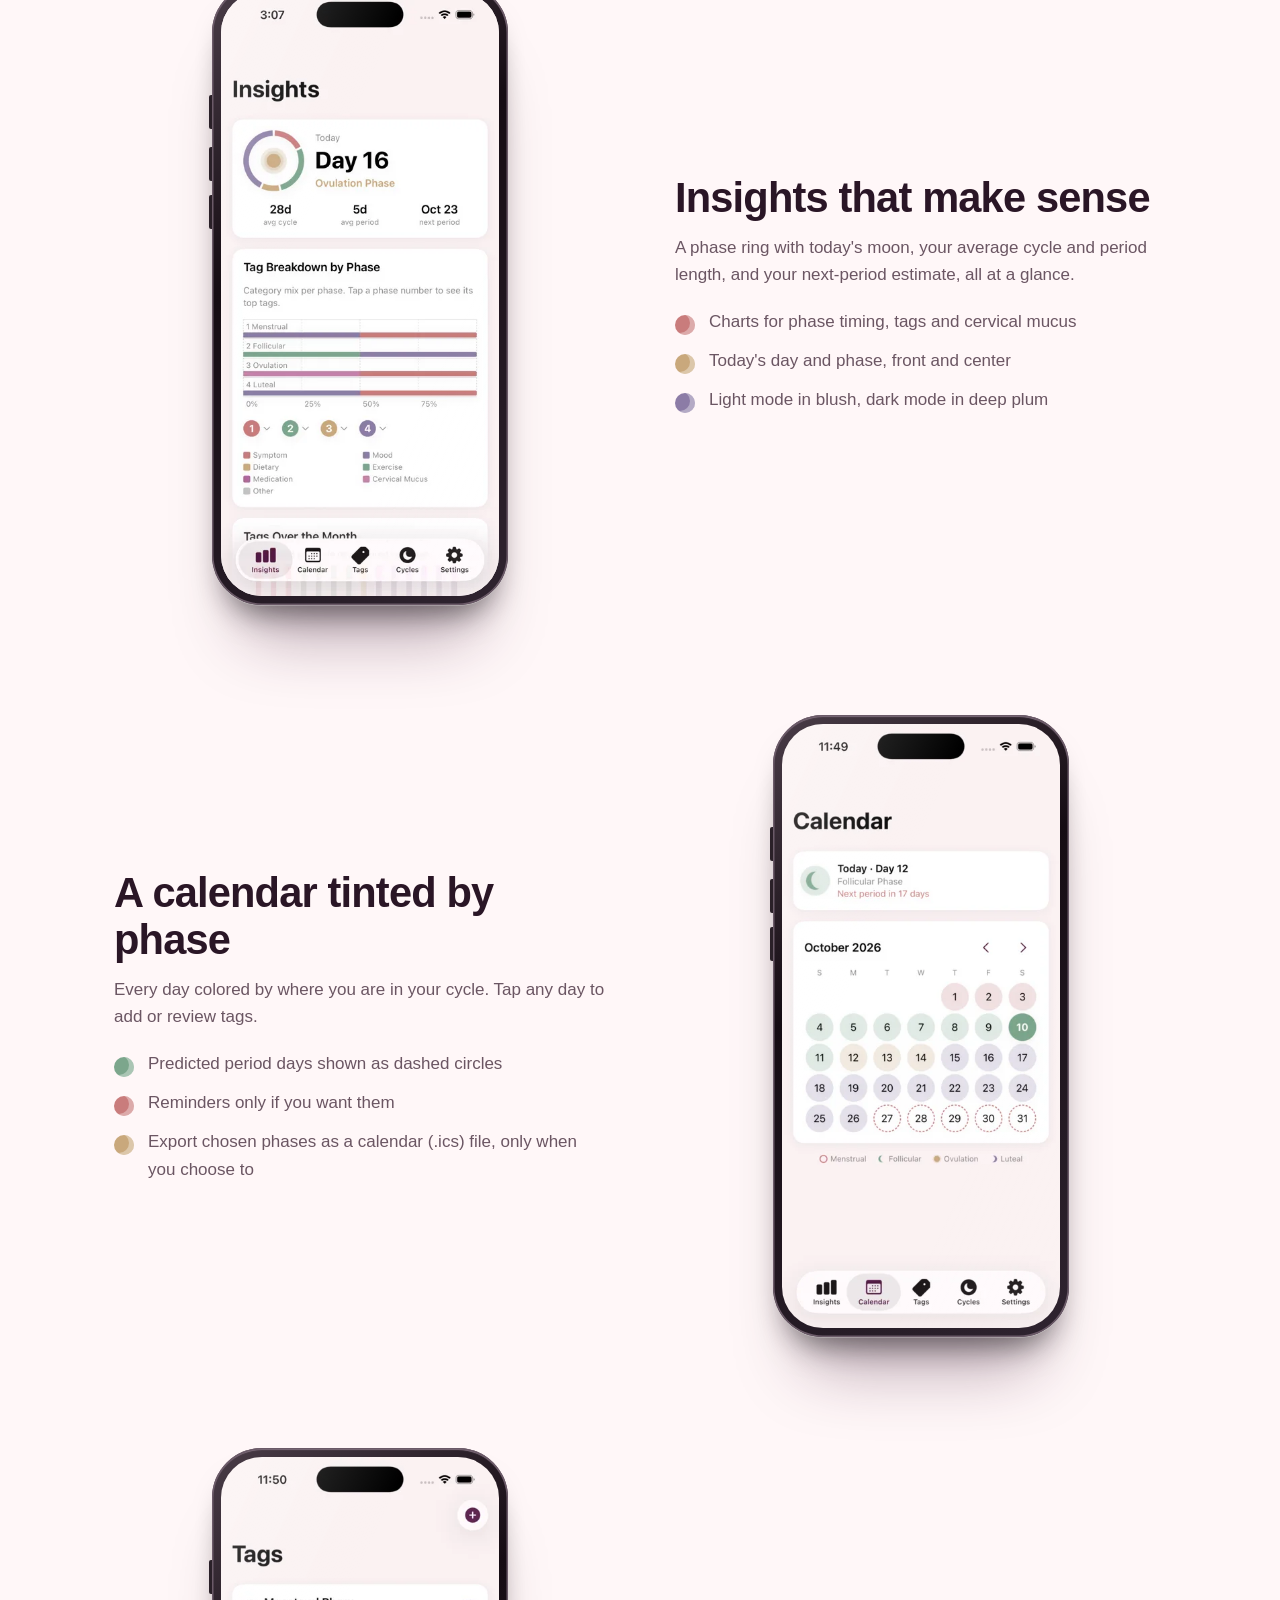
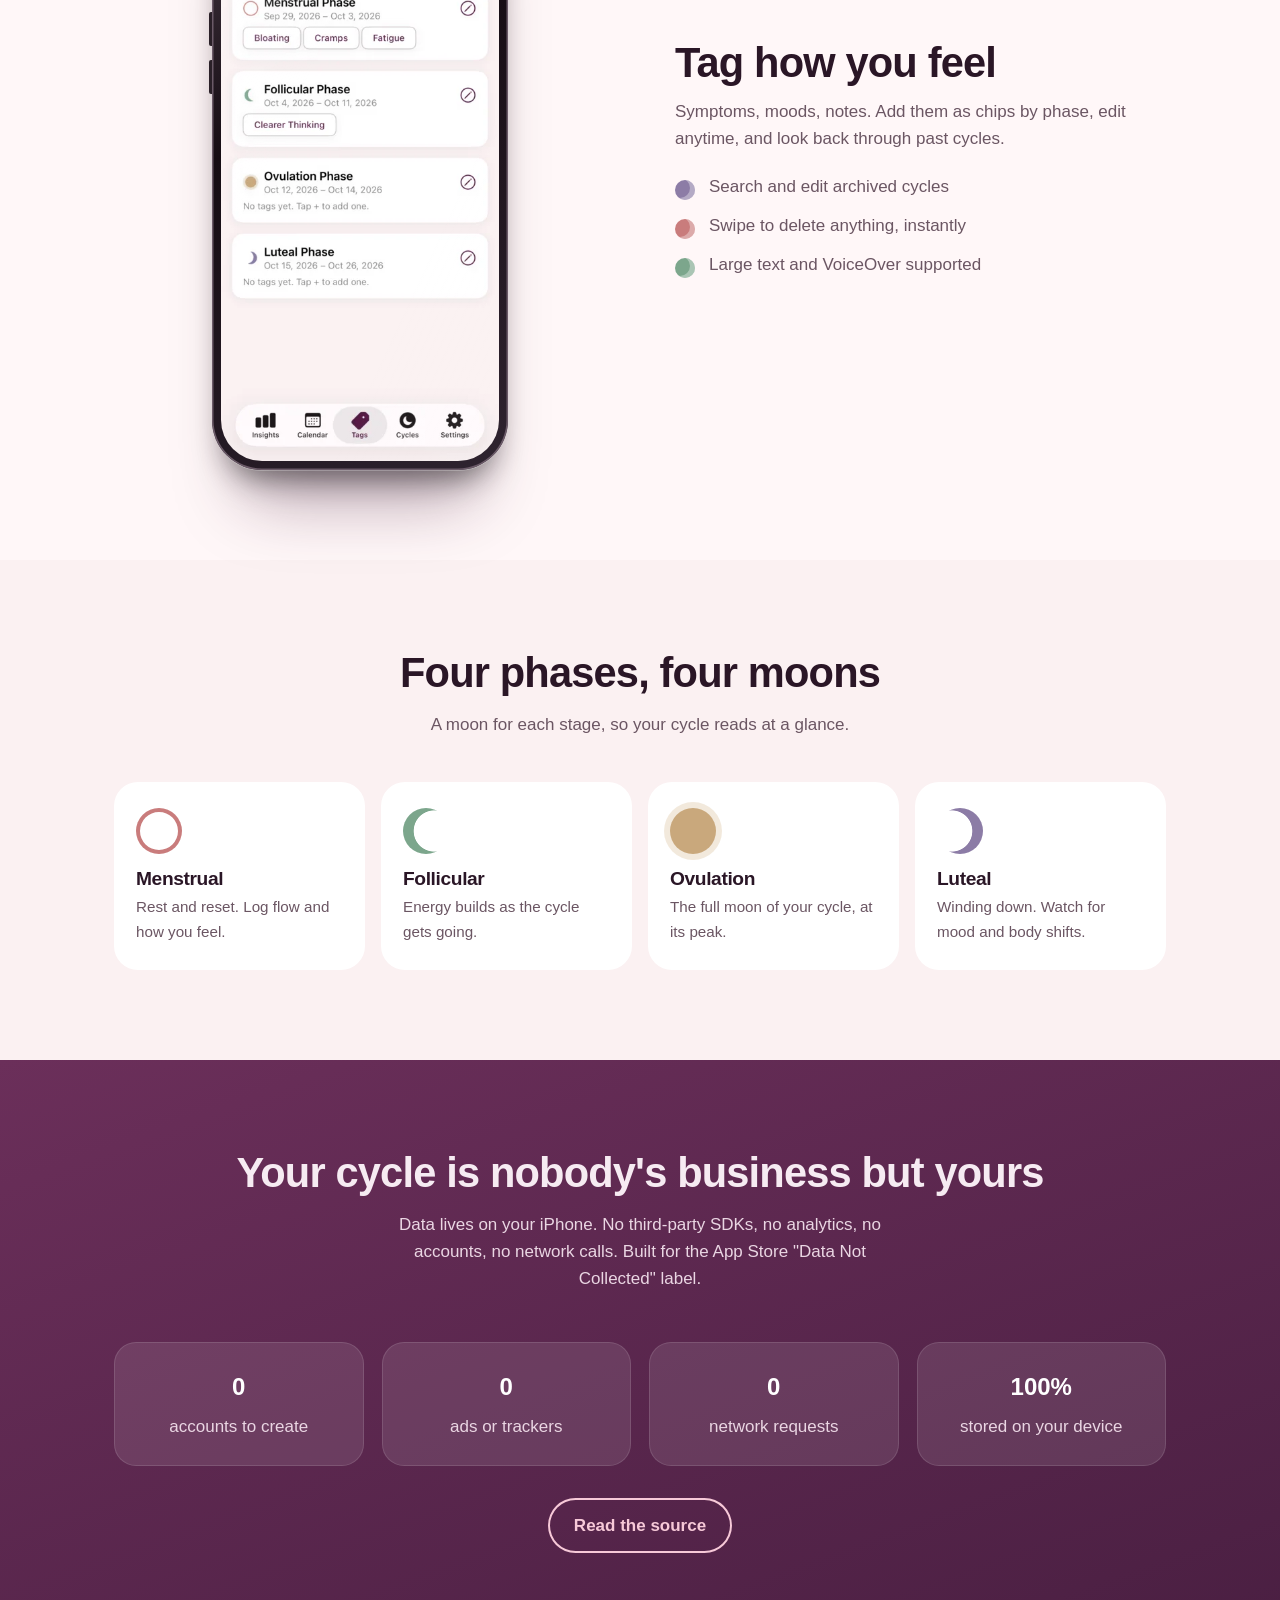
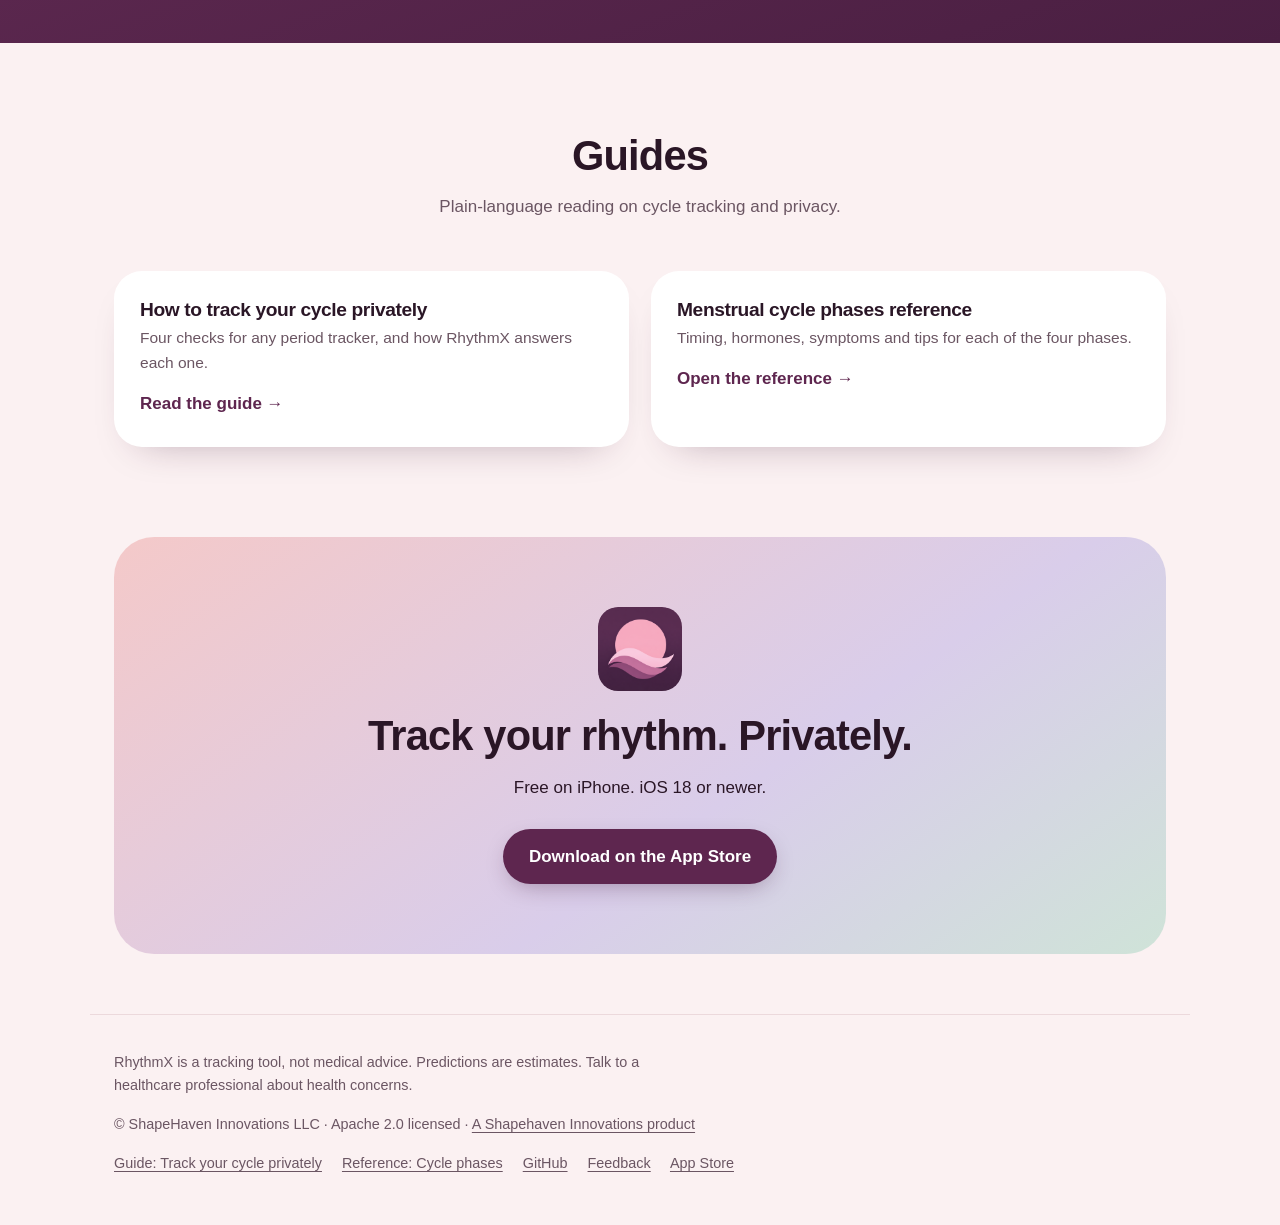
==== commit 7984dc0b: "20261010-update pictures and index" ====
--- a/index.html
+++ b/index.html
@@ -77,9 +77,9 @@
     <div class="blob"></div>
     <div class="device d-left" aria-hidden="true"><picture><source srcset="/assets/tab1-light.webp" type="image/webp"><img src="/assets/tab1-light.png" alt="" width="414" height="900" loading="lazy"></picture></div>
     <div class="device d-right" aria-hidden="true"><picture><source srcset="/assets/tab2-light.webp" type="image/webp"><img src="/assets/tab2-light.png" alt="" width="414" height="900" loading="lazy"></picture></div>
-    <div class="device d-main"><picture><source srcset="/assets/tab0-light.webp" type="image/webp"><img src="/assets/tab0-light.png" alt="RhythmX Insights screen showing Day 16, Ovulation Phase" width="414" height="900" fetchpriority="high"></picture></div>
-    <div class="chip" style="right:-6px;top:90px"><i style="background:var(--gold)"></i>Day 16 · Ovulation</div>
-    <div class="chip" style="left:10px;top:70px"><i style="background:var(--rose)"></i>Next period in 13 days</div>
+    <div class="device d-main"><picture><source srcset="/assets/cycles-light.webp" type="image/webp"><img src="/assets/cycles-light.png" alt="RhythmX Cycles screen showing Day 12 of 28, Follicular Phase with a waxing crescent moon" width="414" height="900" fetchpriority="high"></picture></div>
+    <div class="chip" style="right:-6px;top:90px"><i style="background:var(--gold)"></i>Day 12 · Follicular</div>
+    <div class="chip" style="left:10px;top:70px"><i style="background:var(--rose)"></i>Next period in 17 days</div>
     <div class="chip" style="right:10px;bottom:70px"><i style="background:var(--sage)"></i>100% on-device</div>
   </div>
 </div>
@@ -156,10 +156,10 @@
     <h2>Four phases, four moons</h2>
     <p class="sub">A moon for each stage, so your cycle reads at a glance.</p>
     <div class="phases">
-      <div class="phase"><span class="moon" style="background:radial-gradient(circle at 65% 40%,transparent 38%,var(--rose) 40%)"></span><h3>Menstrual</h3><p>Rest and reset. Log flow and how you feel.</p></div>
-      <div class="phase"><span class="moon" style="background:radial-gradient(circle at 70% 50%,transparent 45%,var(--sage) 47%)"></span><h3>Follicular</h3><p>Energy builds as the cycle gets going.</p></div>
-      <div class="phase"><span class="moon" style="background:var(--gold)"></span><h3>Ovulation</h3><p>The full moon of your cycle, at its peak.</p></div>
-      <div class="phase"><span class="moon" style="background:radial-gradient(circle at 30% 50%,transparent 45%,var(--lav) 47%)"></span><h3>Luteal</h3><p>Winding down. Watch for mood and body shifts.</p></div>
+      <div class="phase"><span class="moon" style="background:transparent;box-shadow:inset 0 0 0 4px var(--rose)"></span><h3>Menstrual</h3><p>Rest and reset. Log flow and how you feel.</p></div>
+      <div class="phase"><span class="moon" style="background:radial-gradient(circle at 68% 50%,transparent 52%,var(--sage) 54%)"></span><h3>Follicular</h3><p>Energy builds as the cycle gets going.</p></div>
+      <div class="phase"><span class="moon" style="background:var(--gold);box-shadow:0 0 0 6px rgba(201,168,118,.25)"></span><h3>Ovulation</h3><p>The full moon of your cycle, at its peak.</p></div>
+      <div class="phase"><span class="moon" style="background:radial-gradient(circle at 32% 50%,transparent 52%,var(--lav) 54%)"></span><h3>Luteal</h3><p>Winding down. Watch for mood and body shifts.</p></div>
     </div>
   </div>
 </section>
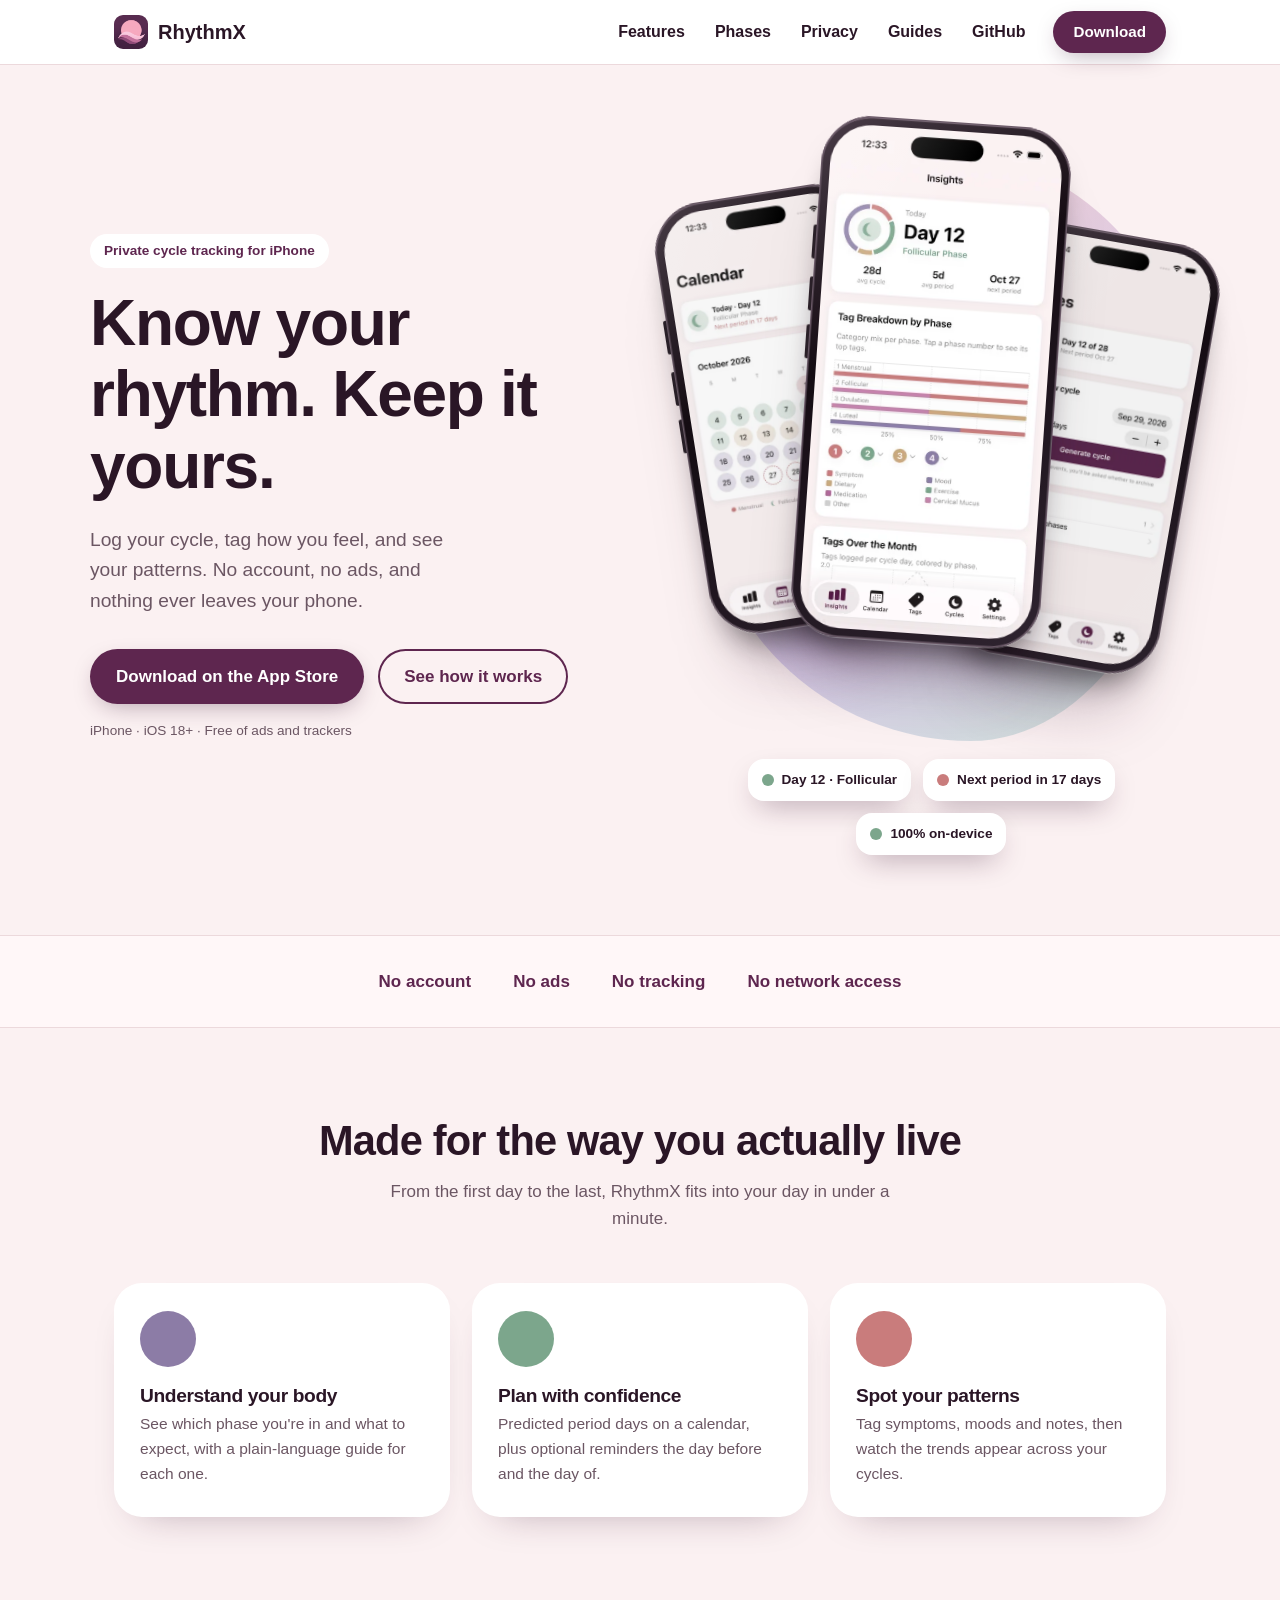
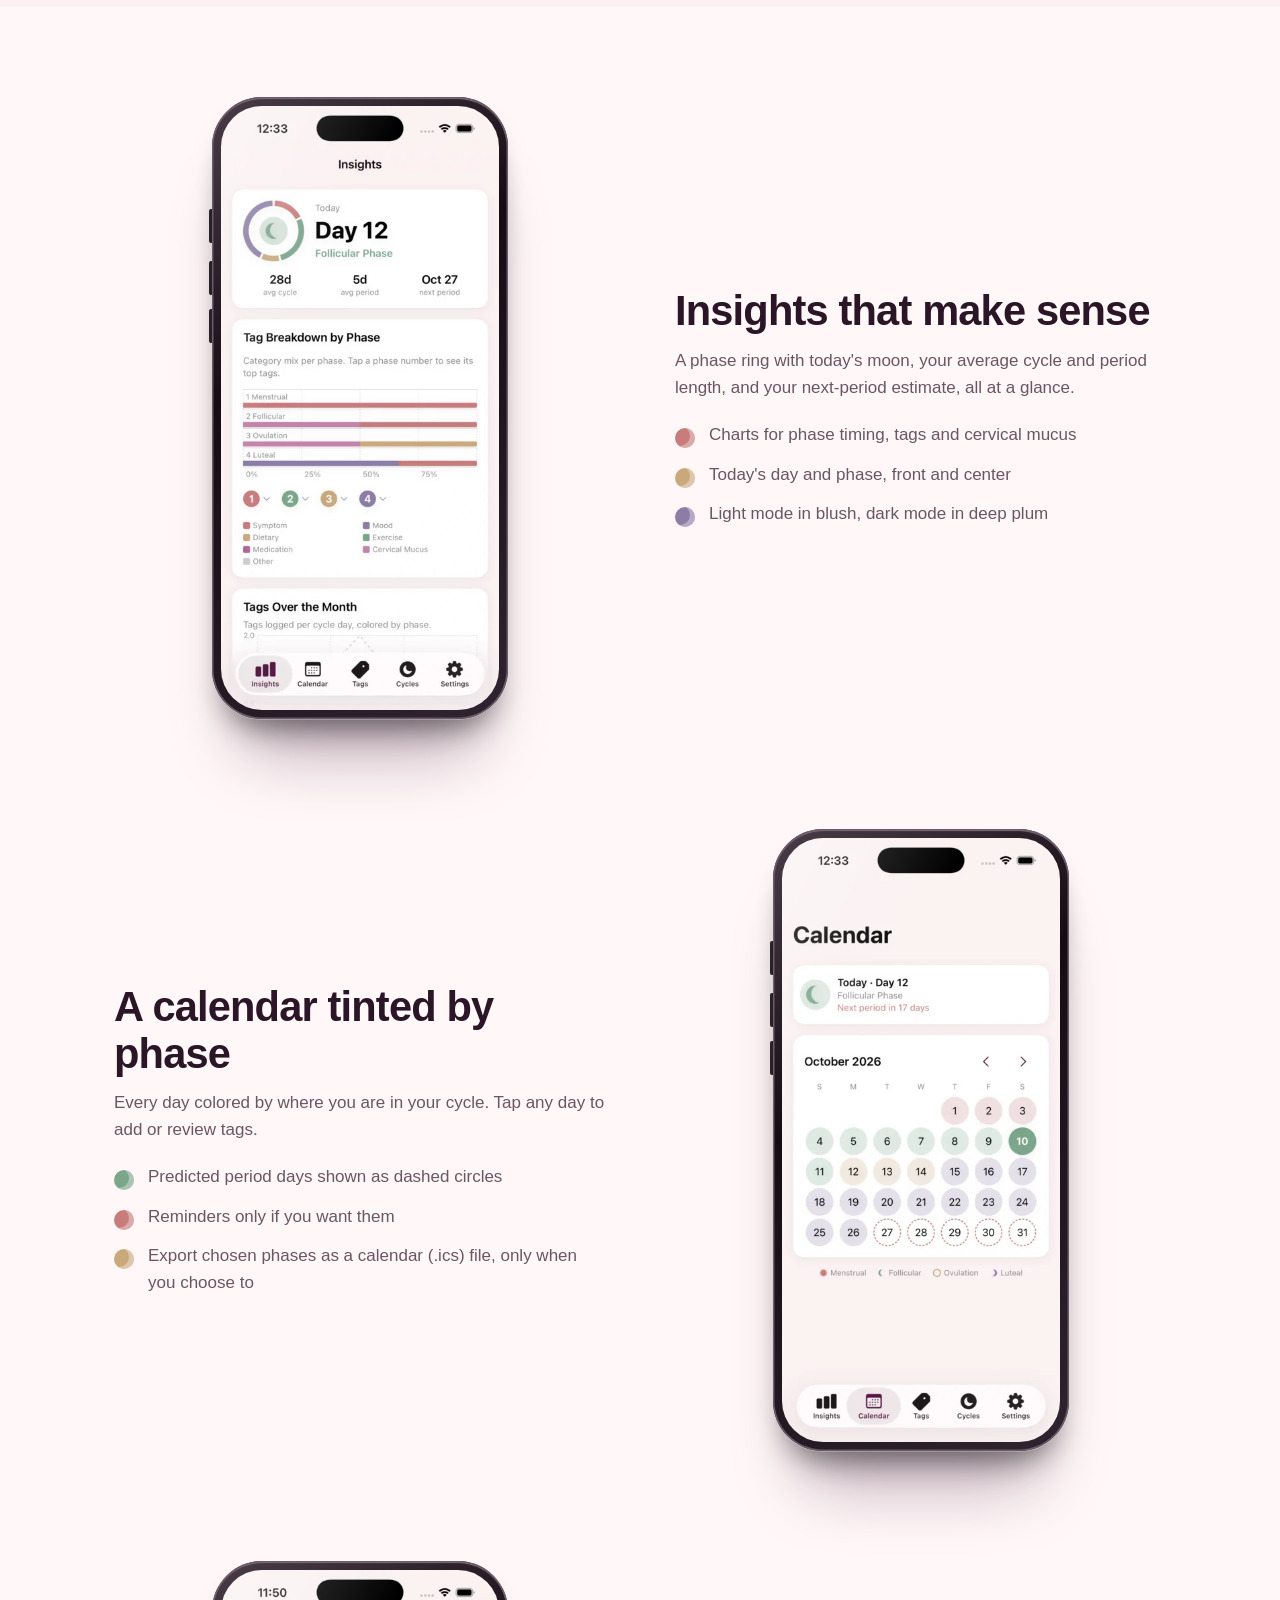
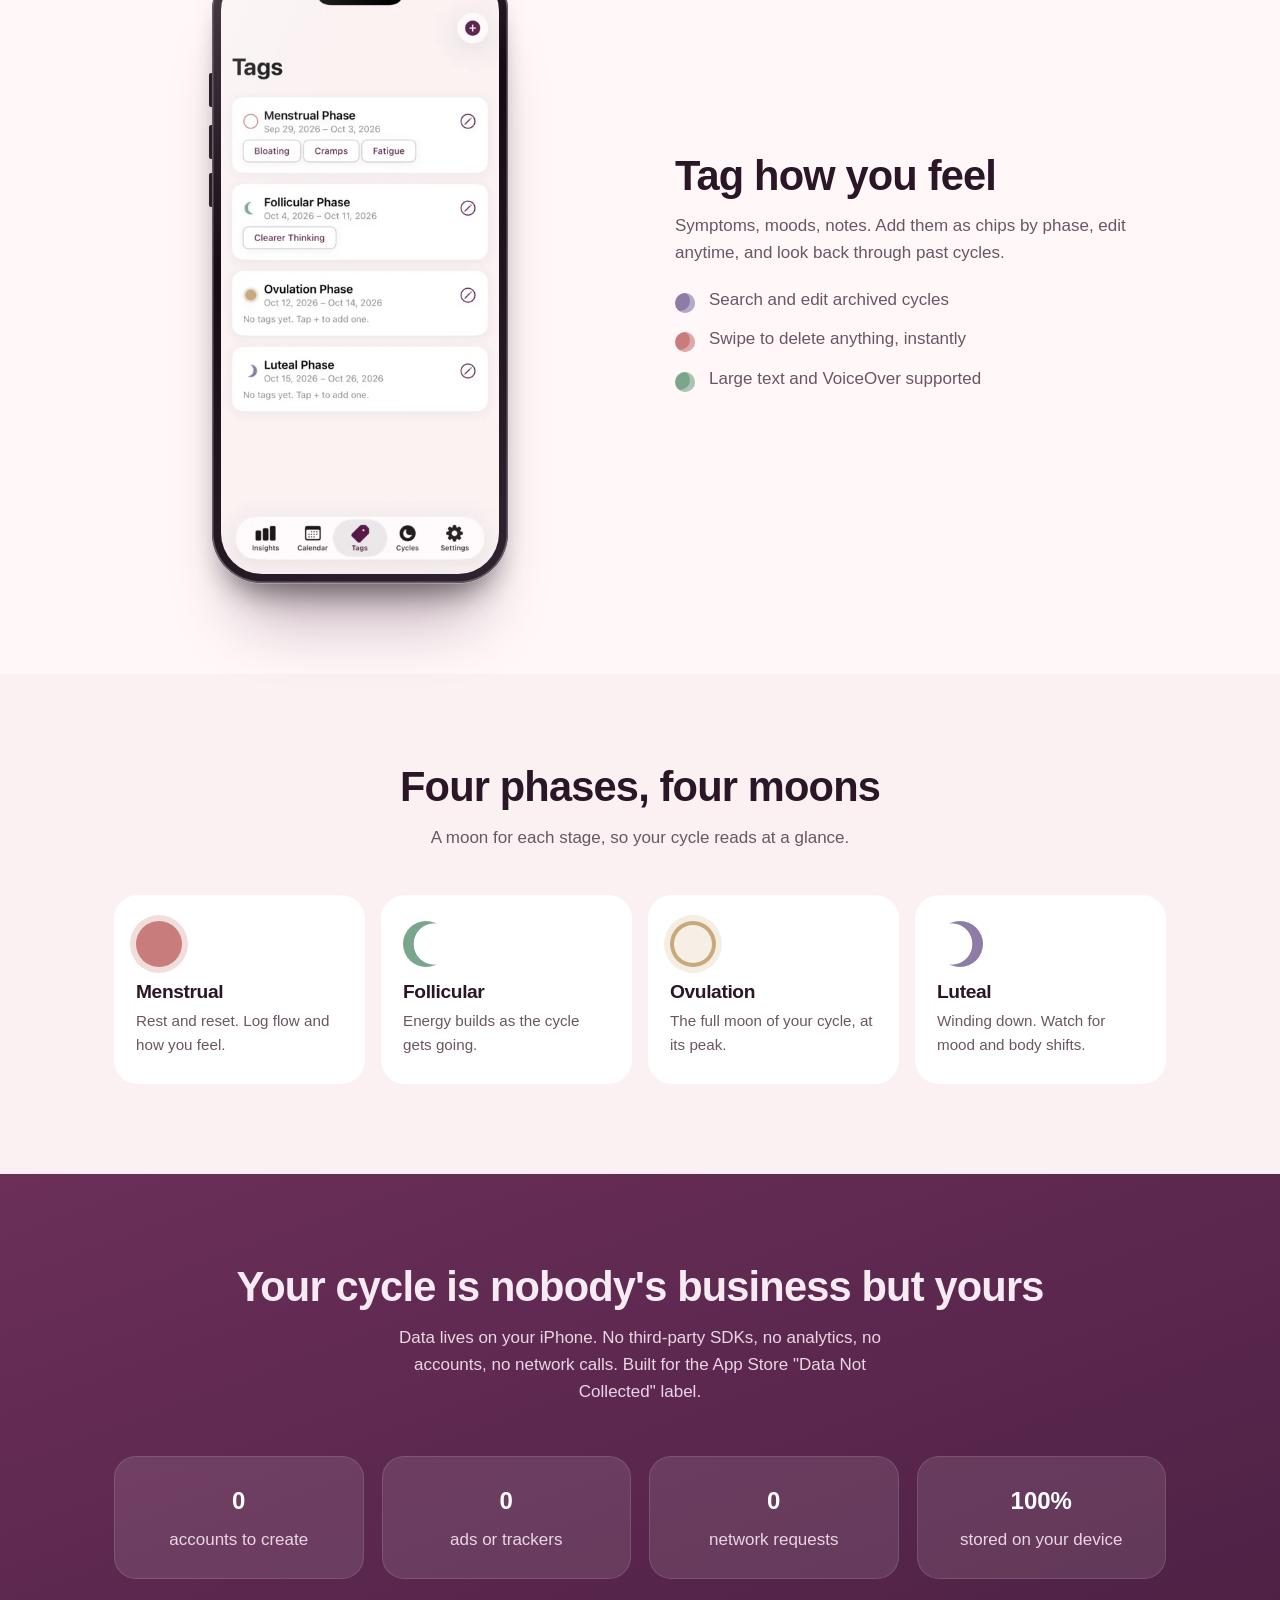
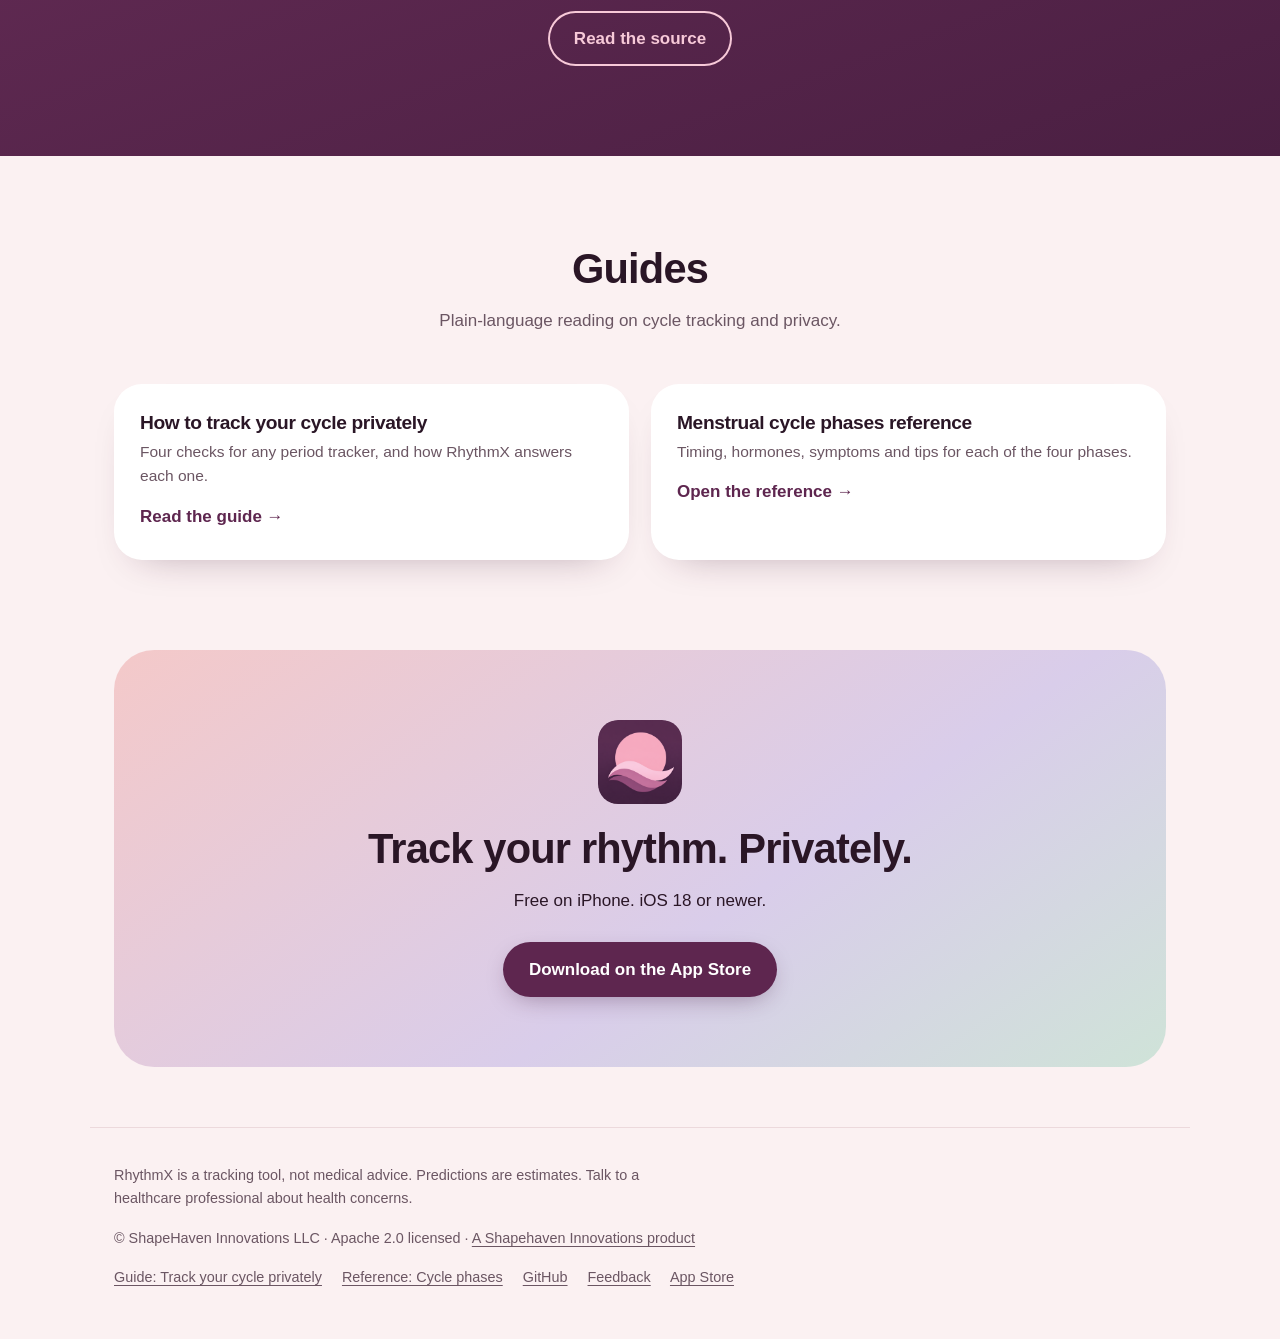
==== commit fed8f174: "20261010-update images" ====
--- a/index.html
+++ b/index.html
@@ -19,7 +19,7 @@
 <meta property="og:image" content="https://rhythmx.shapehaveninnovations.com/assets/og.png">
 <meta property="og:image:width" content="1200">
 <meta property="og:image:height" content="630">
-<meta property="og:image:alt" content="RhythmX app icon and the Insights screen showing Day 16, Ovulation Phase">
+<meta property="og:image:alt" content="RhythmX app icon and the Insights screen showing Day 12, Follicular Phase">
 <meta name="twitter:card" content="summary_large_image">
 <meta name="twitter:title" content="RhythmX: private cycle tracking for iPhone">
 <meta name="twitter:description" content="No account. No ads. No tracking. Everything stays on your device.">
@@ -73,14 +73,18 @@
     </div>
     <small>iPhone · iOS 18+ · Free of ads and trackers</small>
   </div>
+  <div>
   <div class="stage">
     <div class="blob"></div>
     <div class="device d-left" aria-hidden="true"><picture><source srcset="/assets/tab1-light.webp" type="image/webp"><img src="/assets/tab1-light.png" alt="" width="414" height="900" loading="lazy"></picture></div>
-    <div class="device d-right" aria-hidden="true"><picture><source srcset="/assets/tab2-light.webp" type="image/webp"><img src="/assets/tab2-light.png" alt="" width="414" height="900" loading="lazy"></picture></div>
-    <div class="device d-main"><picture><source srcset="/assets/cycles-light.webp" type="image/webp"><img src="/assets/cycles-light.png" alt="RhythmX Cycles screen showing Day 12 of 28, Follicular Phase with a waxing crescent moon" width="414" height="900" fetchpriority="high"></picture></div>
-    <div class="chip" style="right:-6px;top:90px"><i style="background:var(--gold)"></i>Day 12 · Follicular</div>
-    <div class="chip" style="left:10px;top:70px"><i style="background:var(--rose)"></i>Next period in 17 days</div>
-    <div class="chip" style="right:10px;bottom:70px"><i style="background:var(--sage)"></i>100% on-device</div>
+    <div class="device d-right" aria-hidden="true"><picture><source srcset="/assets/cycles-light.webp" type="image/webp"><img src="/assets/cycles-light.png" alt="" width="414" height="900" loading="lazy"></picture></div>
+    <div class="device d-main"><picture><source srcset="/assets/tab0-light.webp" type="image/webp"><img src="/assets/tab0-light.png" alt="RhythmX Insights screen showing Day 12, Follicular Phase with a waxing crescent moon" width="414" height="900" fetchpriority="high"></picture></div>
+  </div>
+    <div class="chips">
+      <div class="chip"><i style="background:var(--sage)"></i>Day 12 · Follicular</div>
+      <div class="chip"><i style="background:var(--rose)"></i>Next period in 17 days</div>
+      <div class="chip"><i style="background:var(--sage)"></i>100% on-device</div>
+    </div>
   </div>
 </div>
 
@@ -156,9 +160,9 @@
     <h2>Four phases, four moons</h2>
     <p class="sub">A moon for each stage, so your cycle reads at a glance.</p>
     <div class="phases">
-      <div class="phase"><span class="moon" style="background:transparent;box-shadow:inset 0 0 0 4px var(--rose)"></span><h3>Menstrual</h3><p>Rest and reset. Log flow and how you feel.</p></div>
+      <div class="phase"><span class="moon" style="background:var(--rose);box-shadow:0 0 0 6px rgba(201,122,122,.25)"></span><h3>Menstrual</h3><p>Rest and reset. Log flow and how you feel.</p></div>
       <div class="phase"><span class="moon" style="background:radial-gradient(circle at 68% 50%,transparent 52%,var(--sage) 54%)"></span><h3>Follicular</h3><p>Energy builds as the cycle gets going.</p></div>
-      <div class="phase"><span class="moon" style="background:var(--gold);box-shadow:0 0 0 6px rgba(201,168,118,.25)"></span><h3>Ovulation</h3><p>The full moon of your cycle, at its peak.</p></div>
+      <div class="phase"><span class="moon" style="background:rgba(201,168,118,.18);box-shadow:inset 0 0 0 4px var(--gold),0 0 0 6px rgba(201,168,118,.2)"></span><h3>Ovulation</h3><p>The full moon of your cycle, at its peak.</p></div>
       <div class="phase"><span class="moon" style="background:radial-gradient(circle at 32% 50%,transparent 52%,var(--lav) 54%)"></span><h3>Luteal</h3><p>Winding down. Watch for mood and body shifts.</p></div>
     </div>
   </div>
--- a/assets/site.css
+++ b/assets/site.css
@@ -59,6 +59,8 @@
 .chip{z-index:5;animation:bob 5s ease-in-out infinite}
 .chip:nth-of-type(2){animation-delay:-1.5s}
 .chip:nth-of-type(3){animation-delay:-3s}
+.chips{display:flex;flex-wrap:wrap;gap:12px;justify-content:center;margin-top:18px}
+.chips .chip{position:static}
 .chip i{width:12px;height:12px;border-radius:50%;display:block}
 .pill{display:flex;gap:10px;flex-wrap:wrap;justify-content:center;padding:26px 0;border-block:1px solid var(--line);background:var(--bg-alt)}
 .pill span{font-weight:650;color:var(--accent);padding:6px 16px}
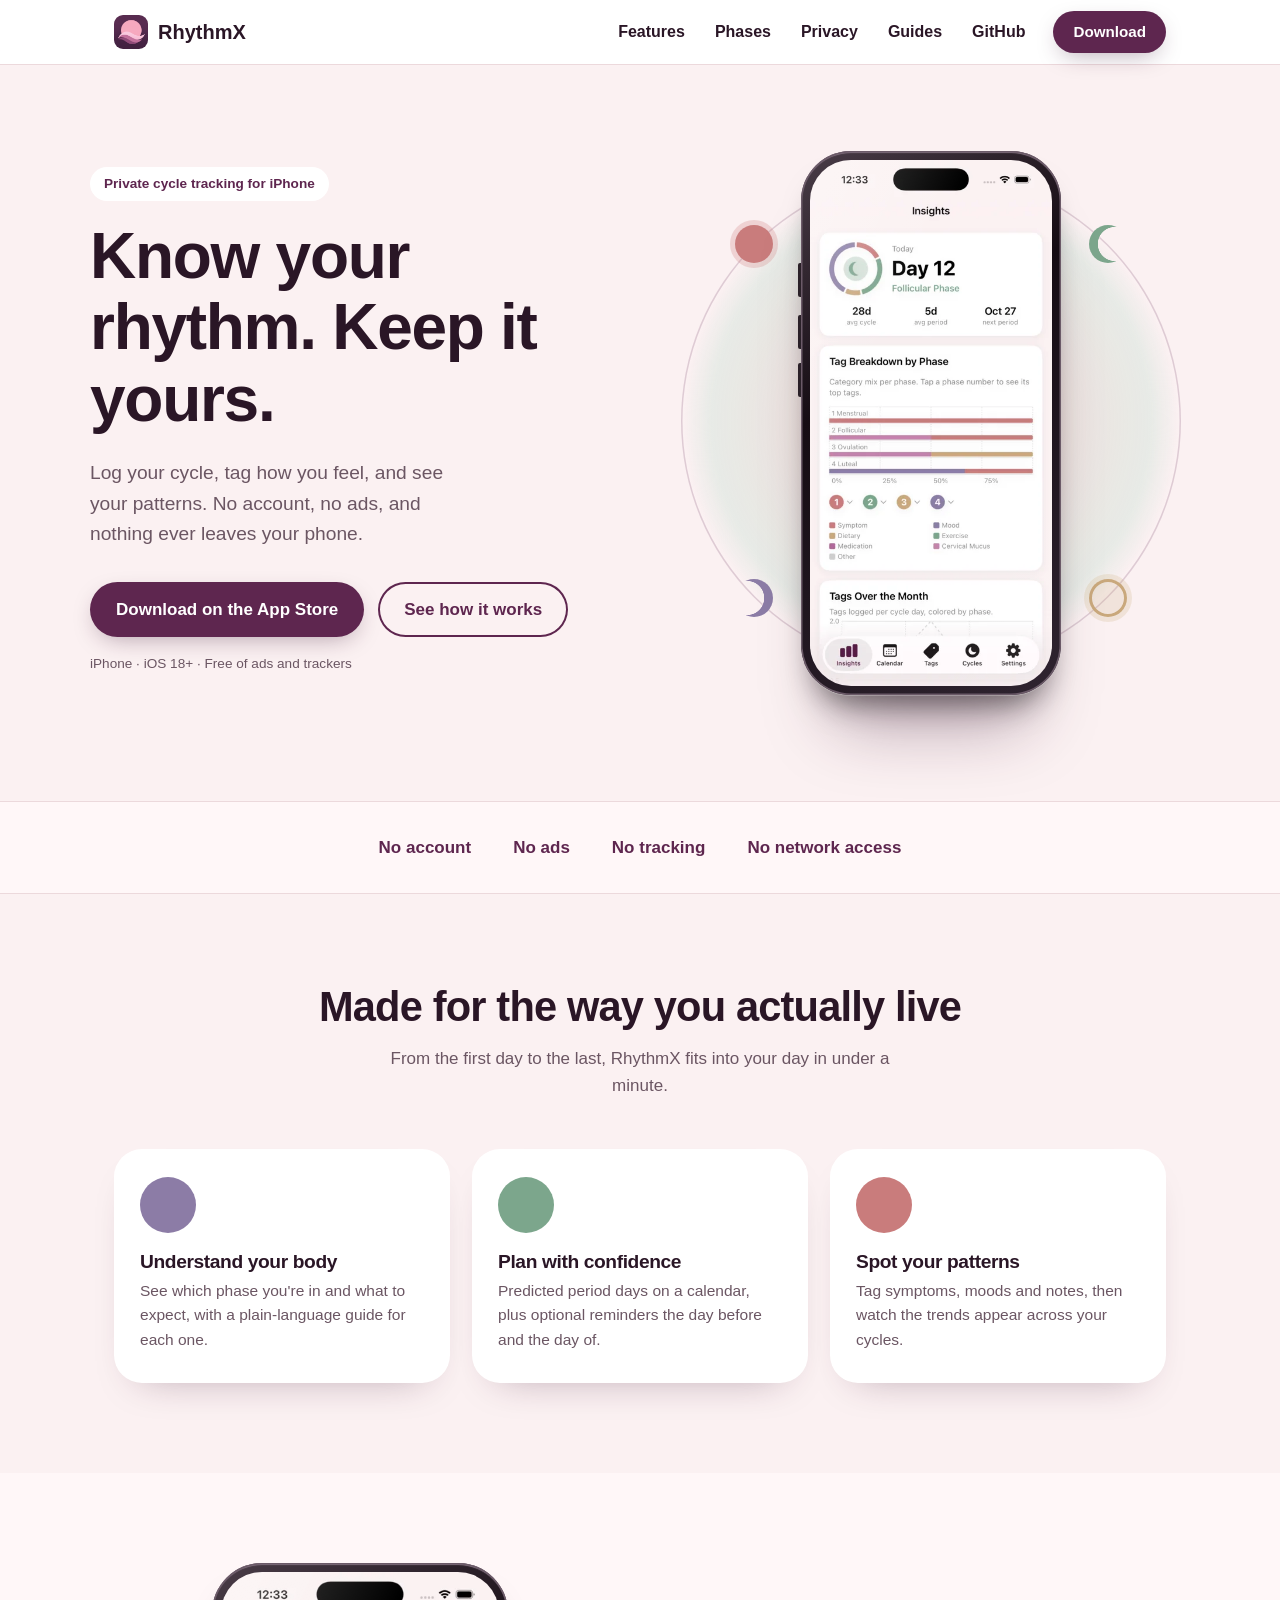
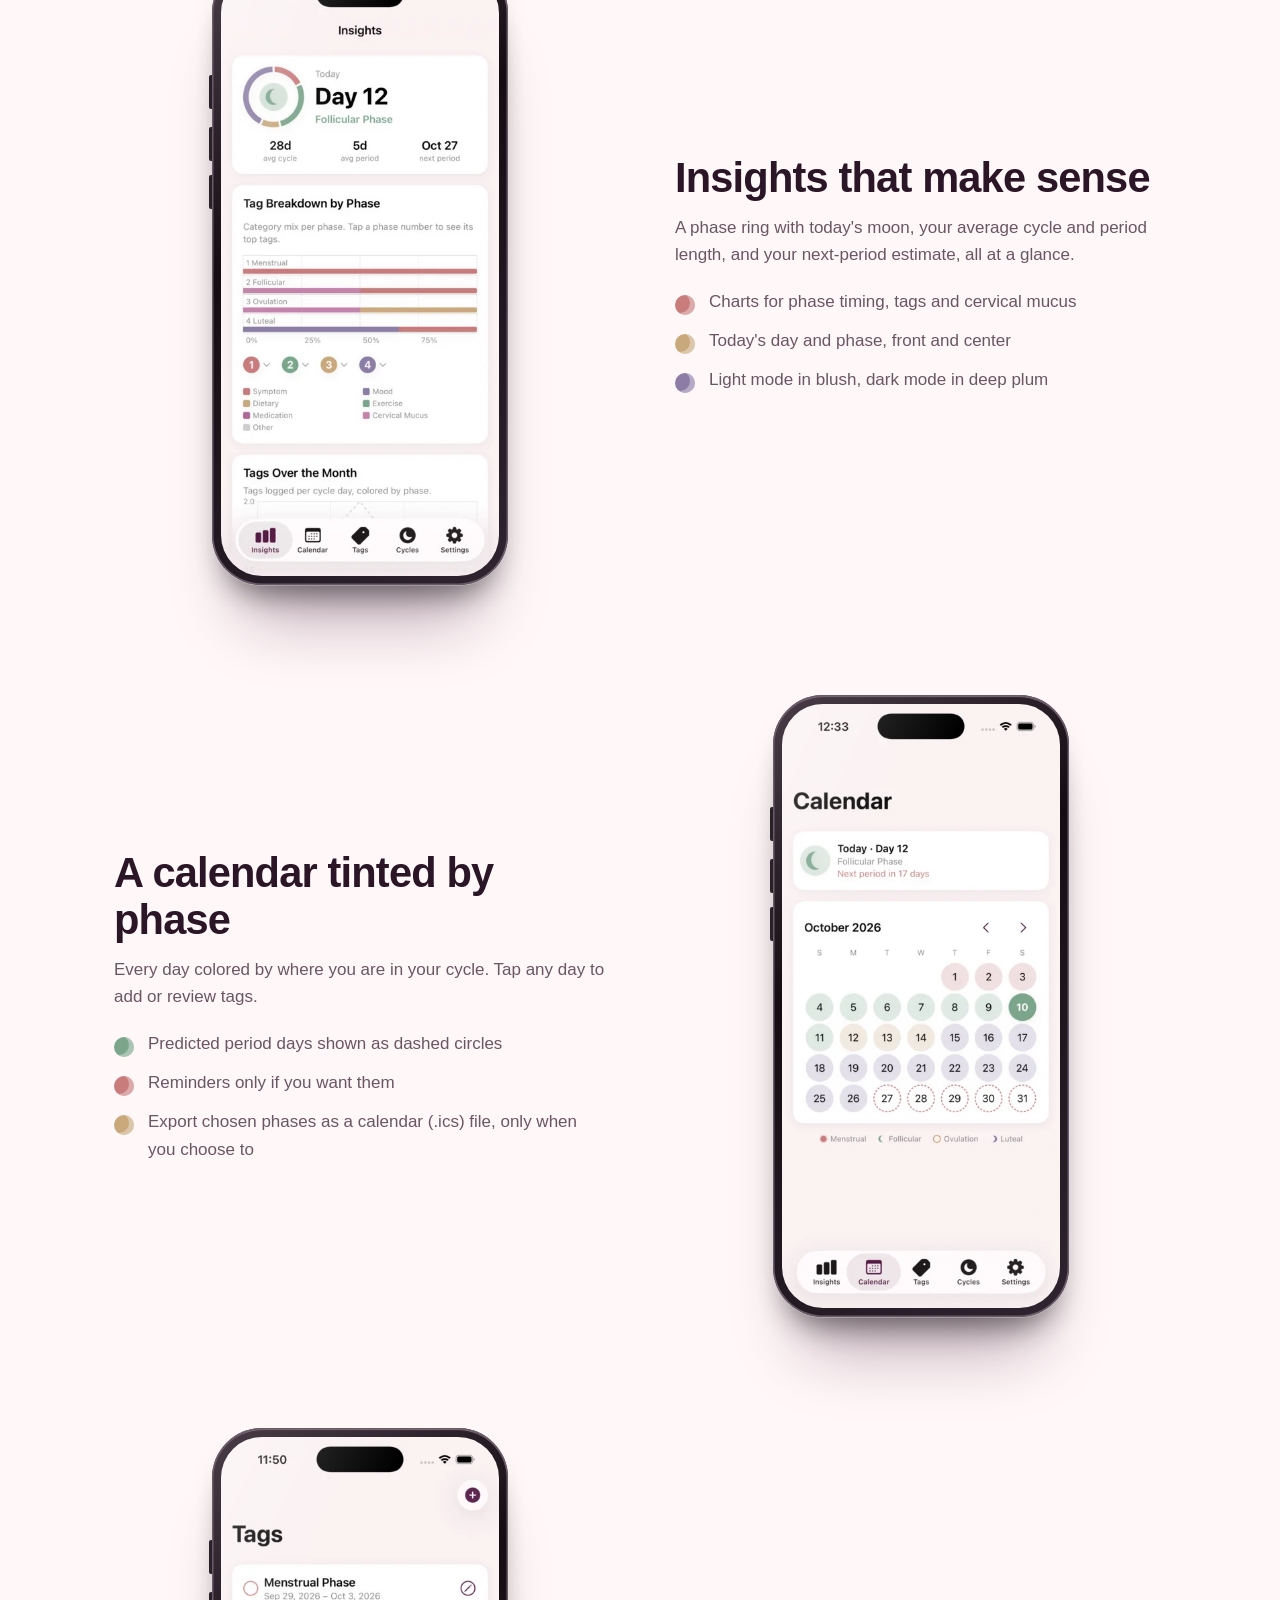
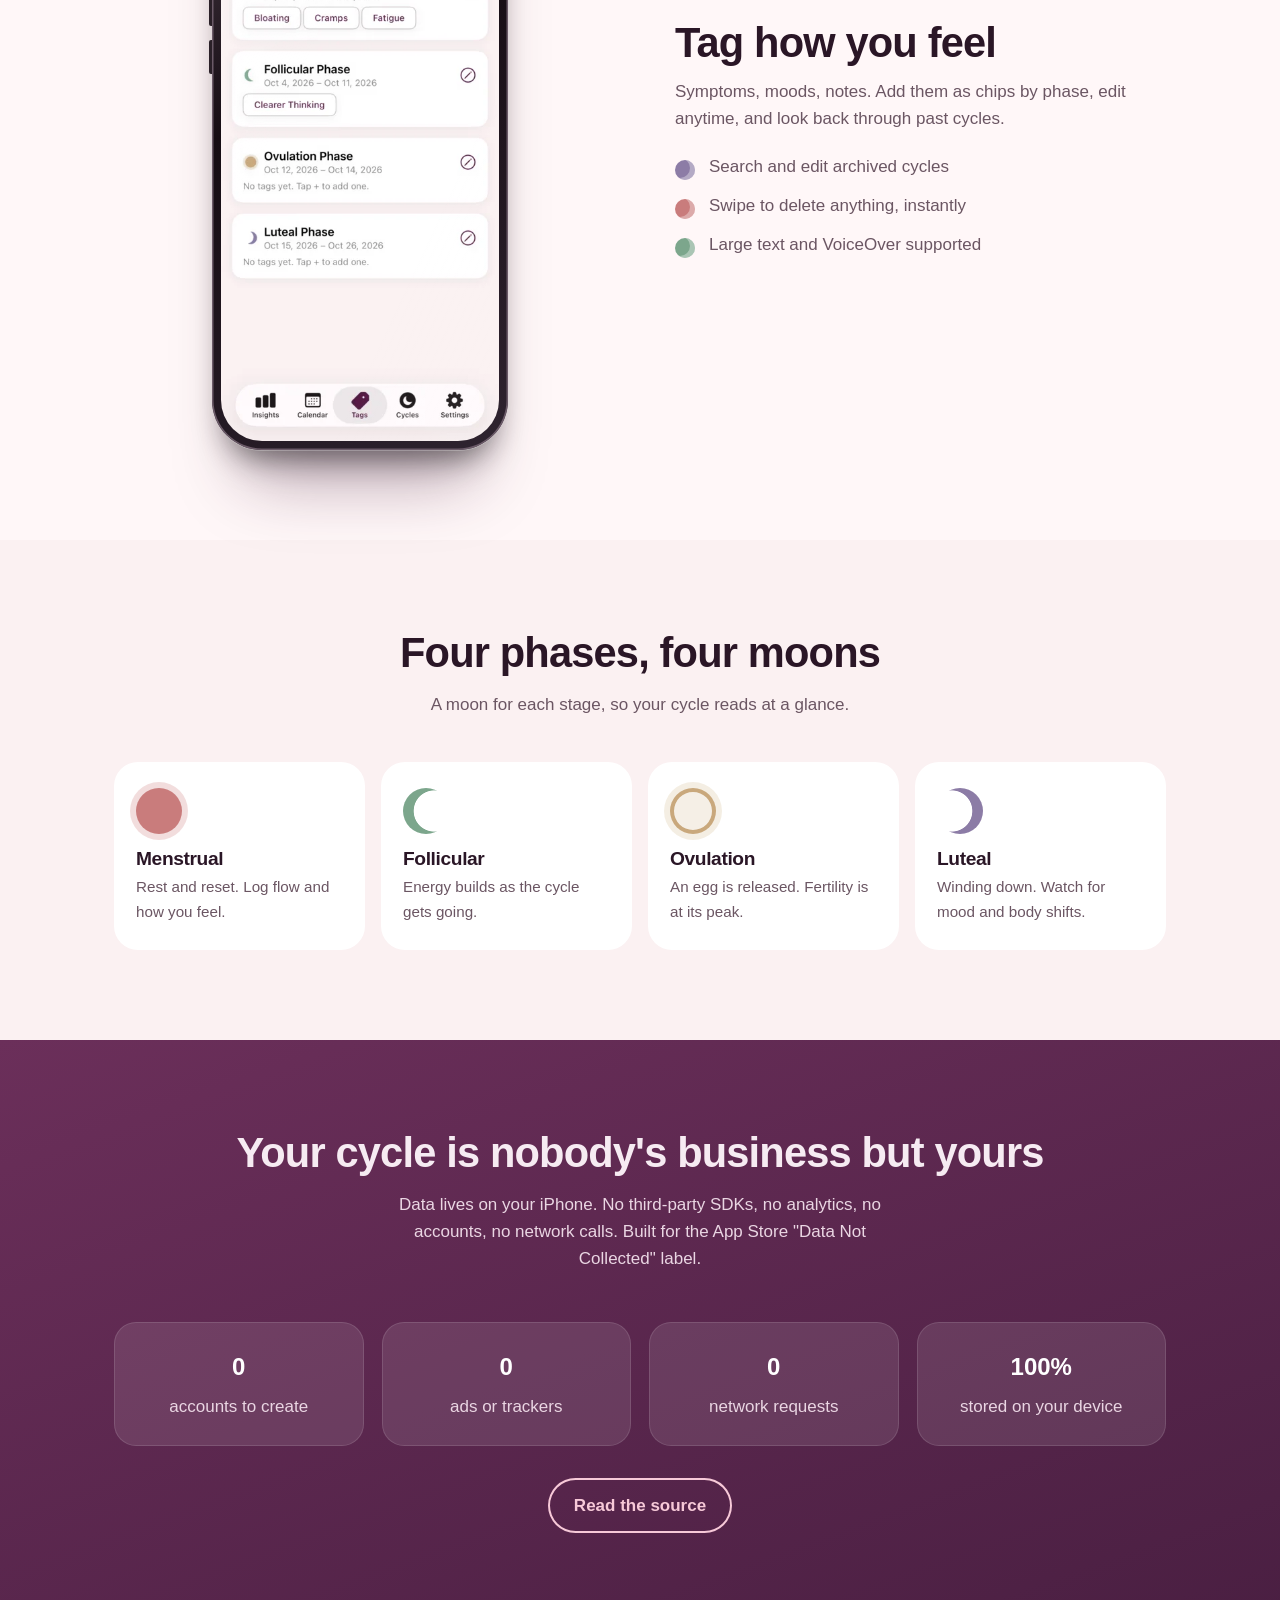
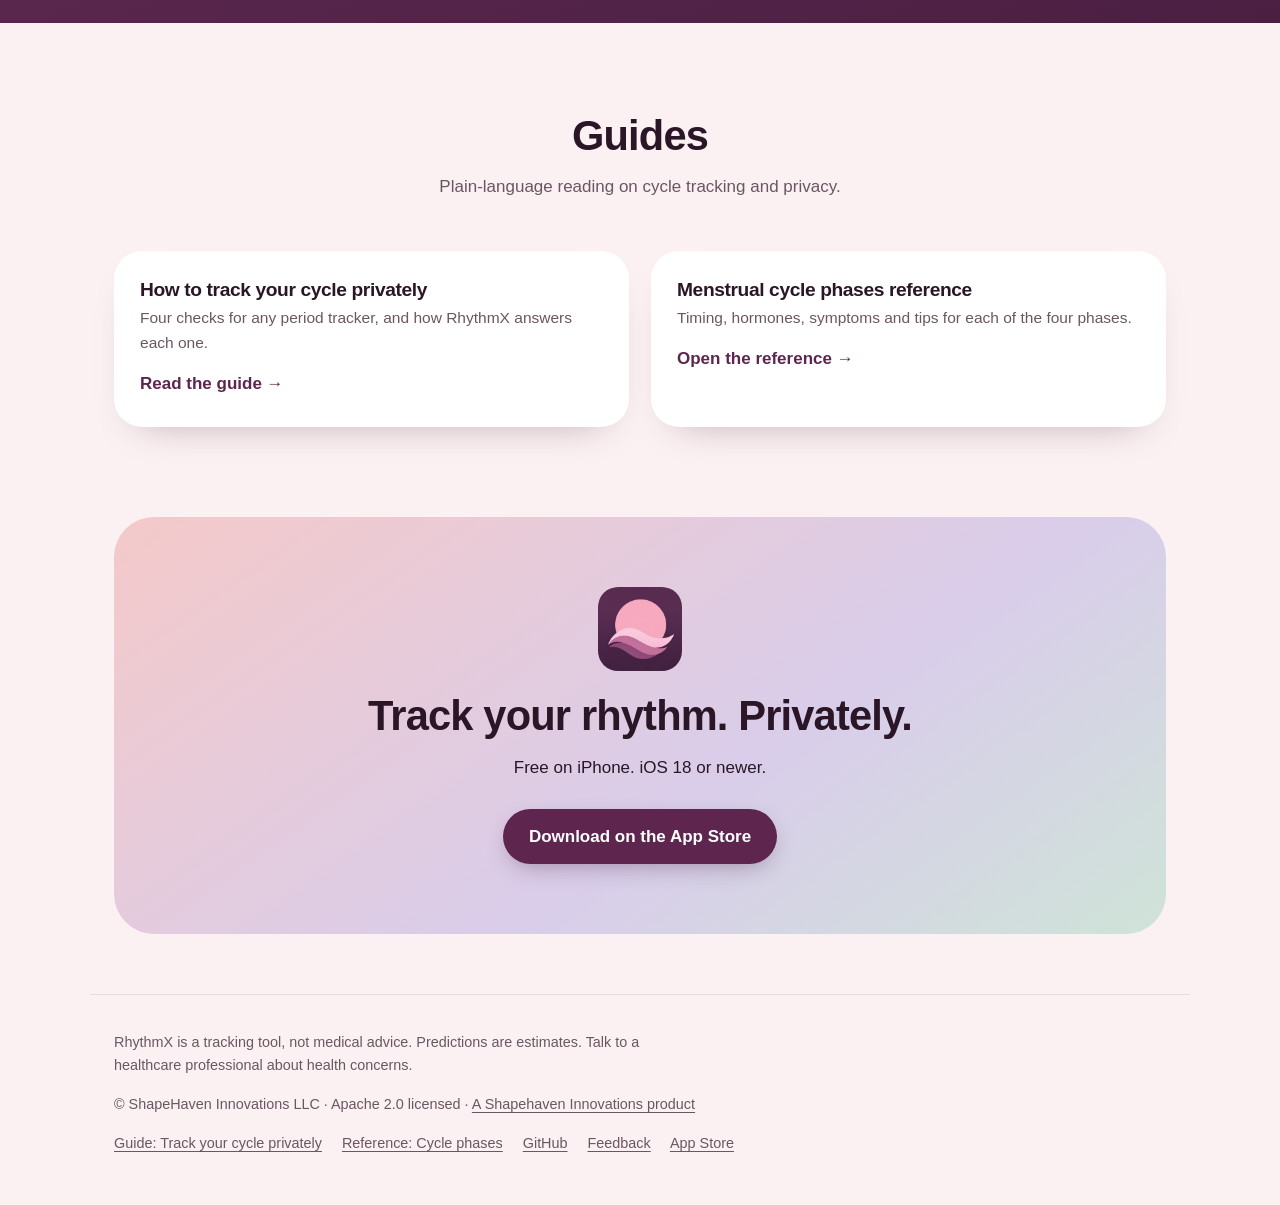
==== commit f5b66ecc: "20261010- update index and site css" ====
--- a/index.html
+++ b/index.html
@@ -73,18 +73,9 @@
     </div>
     <small>iPhone · iOS 18+ · Free of ads and trackers</small>
   </div>
-  <div>
   <div class="stage">
-    <div class="blob"></div>
-    <div class="device d-left" aria-hidden="true"><picture><source srcset="/assets/tab1-light.webp" type="image/webp"><img src="/assets/tab1-light.png" alt="" width="414" height="900" loading="lazy"></picture></div>
-    <div class="device d-right" aria-hidden="true"><picture><source srcset="/assets/cycles-light.webp" type="image/webp"><img src="/assets/cycles-light.png" alt="" width="414" height="900" loading="lazy"></picture></div>
+    <div class="halo" aria-hidden="true"><span class="moon m-a" style="background:var(--rose);box-shadow:0 0 0 5px rgba(201,122,122,.25)"></span><span class="moon m-b" style="background:radial-gradient(circle at 68% 50%,transparent 52%,var(--sage) 54%)"></span><span class="moon m-c" style="background:rgba(201,168,118,.18);box-shadow:inset 0 0 0 3px var(--gold),0 0 0 5px rgba(201,168,118,.2)"></span><span class="moon m-d" style="background:radial-gradient(circle at 32% 50%,transparent 52%,var(--lav) 54%)"></span></div>
     <div class="device d-main"><picture><source srcset="/assets/tab0-light.webp" type="image/webp"><img src="/assets/tab0-light.png" alt="RhythmX Insights screen showing Day 12, Follicular Phase with a waxing crescent moon" width="414" height="900" fetchpriority="high"></picture></div>
-  </div>
-    <div class="chips">
-      <div class="chip"><i style="background:var(--sage)"></i>Day 12 · Follicular</div>
-      <div class="chip"><i style="background:var(--rose)"></i>Next period in 17 days</div>
-      <div class="chip"><i style="background:var(--sage)"></i>100% on-device</div>
-    </div>
   </div>
 </div>
 
@@ -162,7 +153,7 @@
     <div class="phases">
       <div class="phase"><span class="moon" style="background:var(--rose);box-shadow:0 0 0 6px rgba(201,122,122,.25)"></span><h3>Menstrual</h3><p>Rest and reset. Log flow and how you feel.</p></div>
       <div class="phase"><span class="moon" style="background:radial-gradient(circle at 68% 50%,transparent 52%,var(--sage) 54%)"></span><h3>Follicular</h3><p>Energy builds as the cycle gets going.</p></div>
-      <div class="phase"><span class="moon" style="background:rgba(201,168,118,.18);box-shadow:inset 0 0 0 4px var(--gold),0 0 0 6px rgba(201,168,118,.2)"></span><h3>Ovulation</h3><p>The full moon of your cycle, at its peak.</p></div>
+      <div class="phase"><span class="moon" style="background:rgba(201,168,118,.18);box-shadow:inset 0 0 0 4px var(--gold),0 0 0 6px rgba(201,168,118,.2)"></span><h3>Ovulation</h3><p>An egg is released. Fertility is at its peak.</p></div>
       <div class="phase"><span class="moon" style="background:radial-gradient(circle at 32% 50%,transparent 52%,var(--lav) 54%)"></span><h3>Luteal</h3><p>Winding down. Watch for mood and body shifts.</p></div>
     </div>
   </div>
--- a/assets/site.css
+++ b/assets/site.css
@@ -4,6 +4,7 @@
   --bg:#FBF1F2; --bg-alt:#fff7f8; --surface:#fff; --ink:#2A1626; --muted:#6b5663; --line:#ecd9dc;
   --accent:#5E264F; --accent-ink:#fff; --shadow:rgba(60,20,50,.4);
   --grad:linear-gradient(145deg,#f4c9c9,#d9cdea 60%,#cfe3d8);
+  --glow-a:rgba(244,201,201,.7); --glow-b:rgba(207,227,216,.45); --ring:rgba(94,38,79,.18);
   --header-bg:rgba(255,255,255,.94); --nav-ink:#2A1626;
   color-scheme:light dark;
 }
@@ -12,6 +13,7 @@
     --bg:#2E1B33; --bg-alt:#37213c; --surface:#442a4b; --ink:#f3e6ef; --muted:#cdb4c6; --line:#5a3c63;
     --accent:#E8A5B8; --accent-ink:#1F1220; --shadow:rgba(0,0,0,.6);
     --grad:linear-gradient(145deg,#6a3560,#4a3a73 60%,#3a5a56);
+    --glow-a:rgba(106,53,96,.75); --glow-b:rgba(58,90,86,.5); --ring:rgba(232,165,184,.25);
     --header-bg:rgba(79,48,86,.96); --nav-ink:#fff;
   }
 }
@@ -53,15 +55,10 @@
 .hero p.lead{font-size:1.2rem;color:var(--muted);margin:22px 0 32px;max-width:34ch}
 .cta{display:flex;gap:14px;flex-wrap:wrap}
 .hero small{display:block;margin-top:16px;color:var(--muted);font-size:.85rem}
-.stage{position:relative;height:620px}
-.blob{position:absolute;inset:30px 0 0 30px;animation:morph 14s ease-in-out infinite;border-radius:48% 52% 45% 55%/55% 45% 55% 45%;background:var(--grad)}
-.chip{position:absolute;background:var(--surface);color:var(--ink);border-radius:16px;padding:10px 14px;font-size:.85rem;font-weight:650;box-shadow:0 12px 30px -10px var(--shadow);display:flex;align-items:center;gap:8px}
-.chip{z-index:5;animation:bob 5s ease-in-out infinite}
-.chip:nth-of-type(2){animation-delay:-1.5s}
-.chip:nth-of-type(3){animation-delay:-3s}
-.chips{display:flex;flex-wrap:wrap;gap:12px;justify-content:center;margin-top:18px}
-.chips .chip{position:static}
-.chip i{width:12px;height:12px;border-radius:50%;display:block}
+.stage{position:relative;height:600px}
+.halo{position:absolute;left:50%;top:50%;width:500px;height:500px;margin:-250px 0 0 -250px;border-radius:50%;background:radial-gradient(circle,var(--glow-a) 0,var(--glow-b) 62%,transparent 70%);box-shadow:inset 0 0 0 1.5px var(--ring);animation:breathe 9s ease-in-out infinite}
+.halo .moon{position:absolute;width:38px;height:38px;margin:-19px 0 0 -19px}
+.halo .m-a{left:14.6%;top:14.6%}.halo .m-b{left:85.4%;top:14.6%}.halo .m-c{left:85.4%;top:85.4%}.halo .m-d{left:14.6%;top:85.4%}
 .pill{display:flex;gap:10px;flex-wrap:wrap;justify-content:center;padding:26px 0;border-block:1px solid var(--line);background:var(--bg-alt)}
 .pill span{font-weight:650;color:var(--accent);padding:6px 16px}
 
@@ -74,10 +71,8 @@
 .device::after{content:"";position:absolute;inset:9px;border-radius:41px;pointer-events:none;background:linear-gradient(115deg,rgba(255,255,255,.28),rgba(255,255,255,0) 34%,rgba(255,255,255,0) 70%,rgba(255,255,255,.08))}
 .shot .device{transform-style:preserve-3d}
 .shot .device:hover{box-shadow:inset 0 0 0 1.5px #6b5a68,inset 0 2px 1px #8a7886,0 1px 0 rgba(255,255,255,.25),0 30px 40px -14px rgba(0,0,0,.5),0 80px 90px -34px var(--shadow)}
-.stage .device{position:absolute;width:250px;left:50%;top:0;margin-left:-125px}
-.stage .d-main{z-index:3;--r:4deg;transform:rotate(var(--r));animation:float 7s ease-in-out infinite}
-.stage .d-left{z-index:2;width:210px;margin-left:-250px;top:70px;--r:-9deg;transform:rotate(var(--r));filter:saturate(.95) brightness(.97);animation:float 8s ease-in-out -2s infinite}
-.stage .d-right{z-index:1;width:210px;margin-left:50px;top:110px;--r:10deg;transform:rotate(var(--r));filter:saturate(.95) brightness(.95);animation:float 9s ease-in-out -4s infinite}
+.stage .device{position:absolute;width:260px;left:50%;top:30px;margin-left:-130px}
+.stage .d-main{z-index:3;animation:float 7s ease-in-out infinite}
 
 /* landing: sections */
 section{padding:90px 0}
@@ -119,8 +114,7 @@
 
 /* motion */
 @keyframes float{50%{translate:0 -14px}}
-@keyframes bob{50%{translate:0 -8px}}
-@keyframes morph{50%{border-radius:55% 45% 52% 48%/45% 58% 42% 55%;rotate:4deg}}
+@keyframes breathe{50%{scale:1.03}}
 @keyframes rise{from{opacity:0;translate:0 28px}to{opacity:1;translate:0 0}}
 .hero .eyebrow,.hero h1,.hero .lead,.hero .cta,.hero small{animation:rise .8s cubic-bezier(.2,.7,.2,1) both}
 .hero h1{animation-delay:.08s}.hero .lead{animation-delay:.16s}.hero .cta{animation-delay:.24s}.hero small{animation-delay:.32s}
@@ -168,12 +162,12 @@
   .feat.rev .shot{order:0}
   .feat{gap:36px}
   .feats{gap:70px}
-  .stage{height:560px}
+  .stage{height:540px}
+  .halo{width:340px;height:340px;margin:-170px 0 0 -170px}
+  .halo .moon{width:30px;height:30px;margin:-15px 0 0 -15px}
   .device{width:260px}
-  .stage .device{width:220px;margin-left:-110px}
-  .stage .d-left{margin-left:-215px;width:170px}
-  .stage .d-right{margin-left:45px;width:170px}
-  .cards,.cards.two{grid-template-columns:1fr}
+  .stage .device{width:210px;margin-left:-105px;top:24px}
+      .cards,.cards.two{grid-template-columns:1fr}
   .phases,.privacy-grid{grid-template-columns:1fr 1fr}
   section{padding:64px 0}
 }
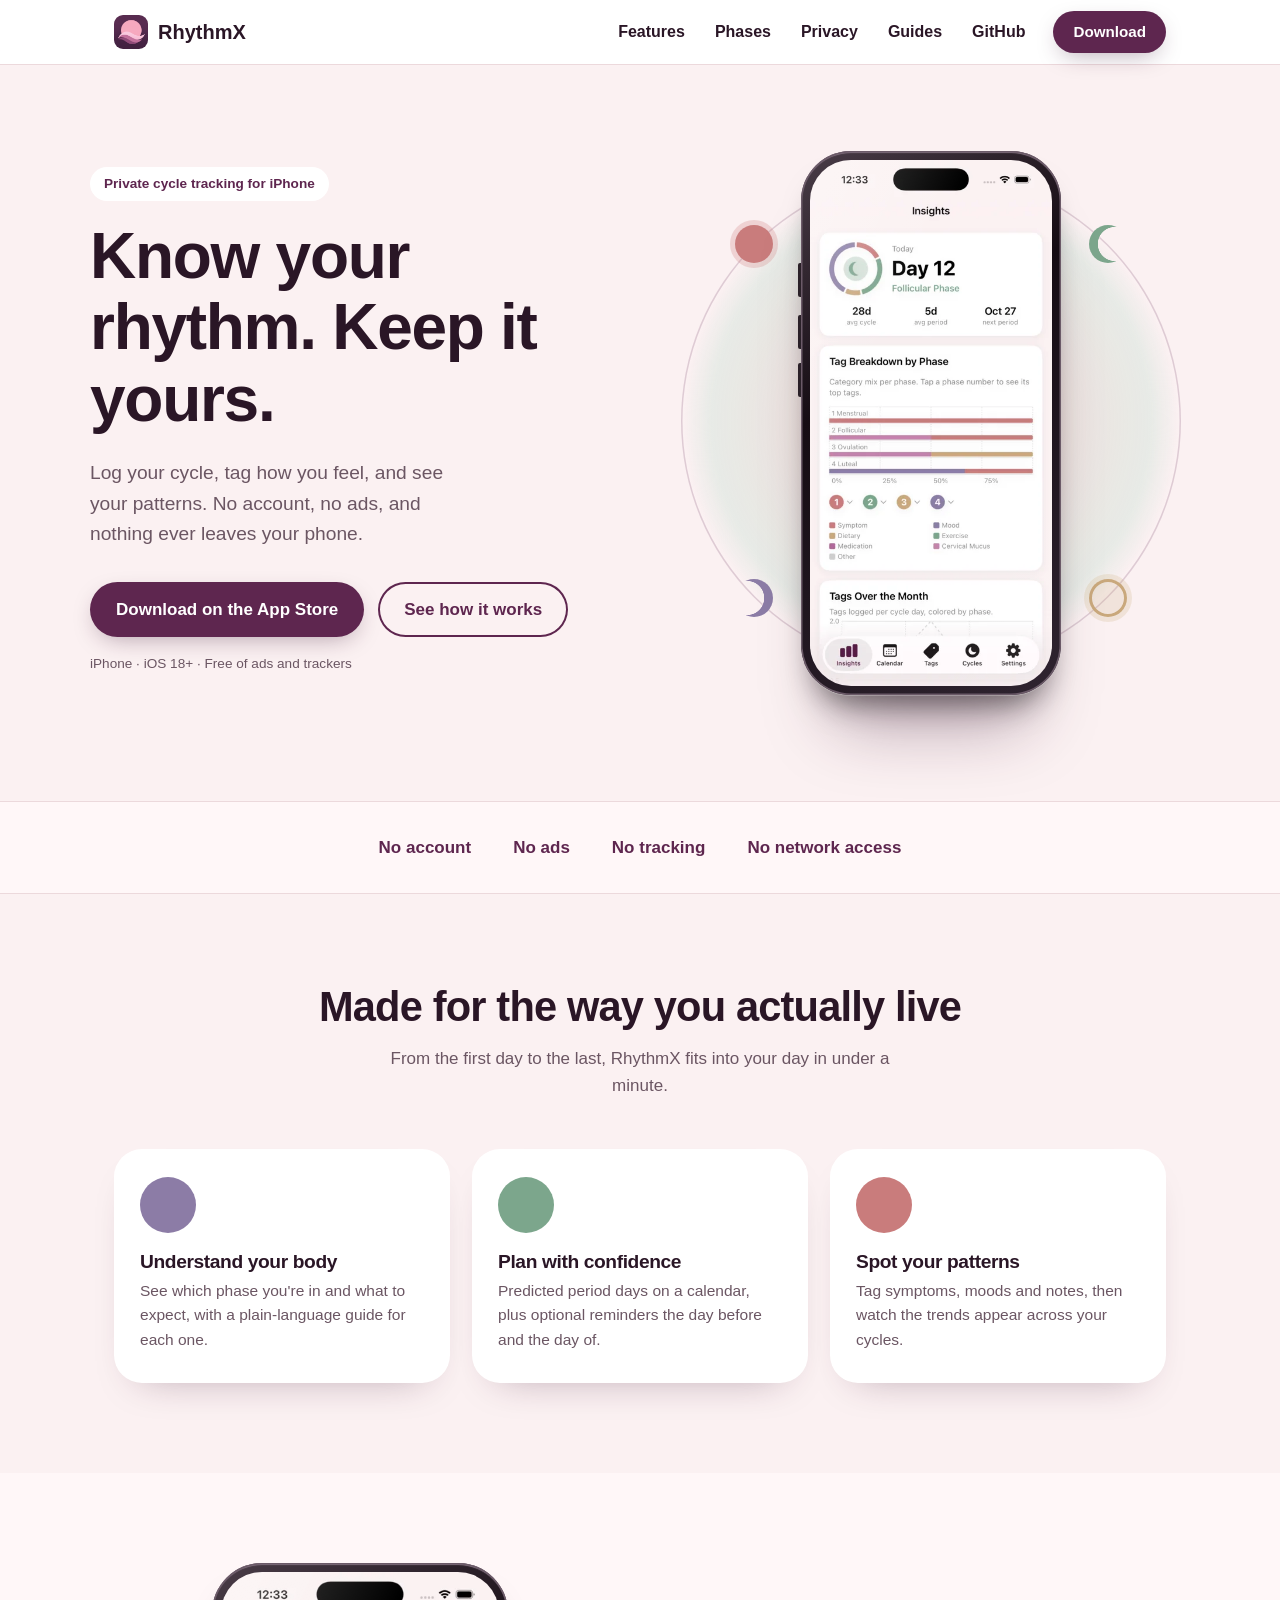
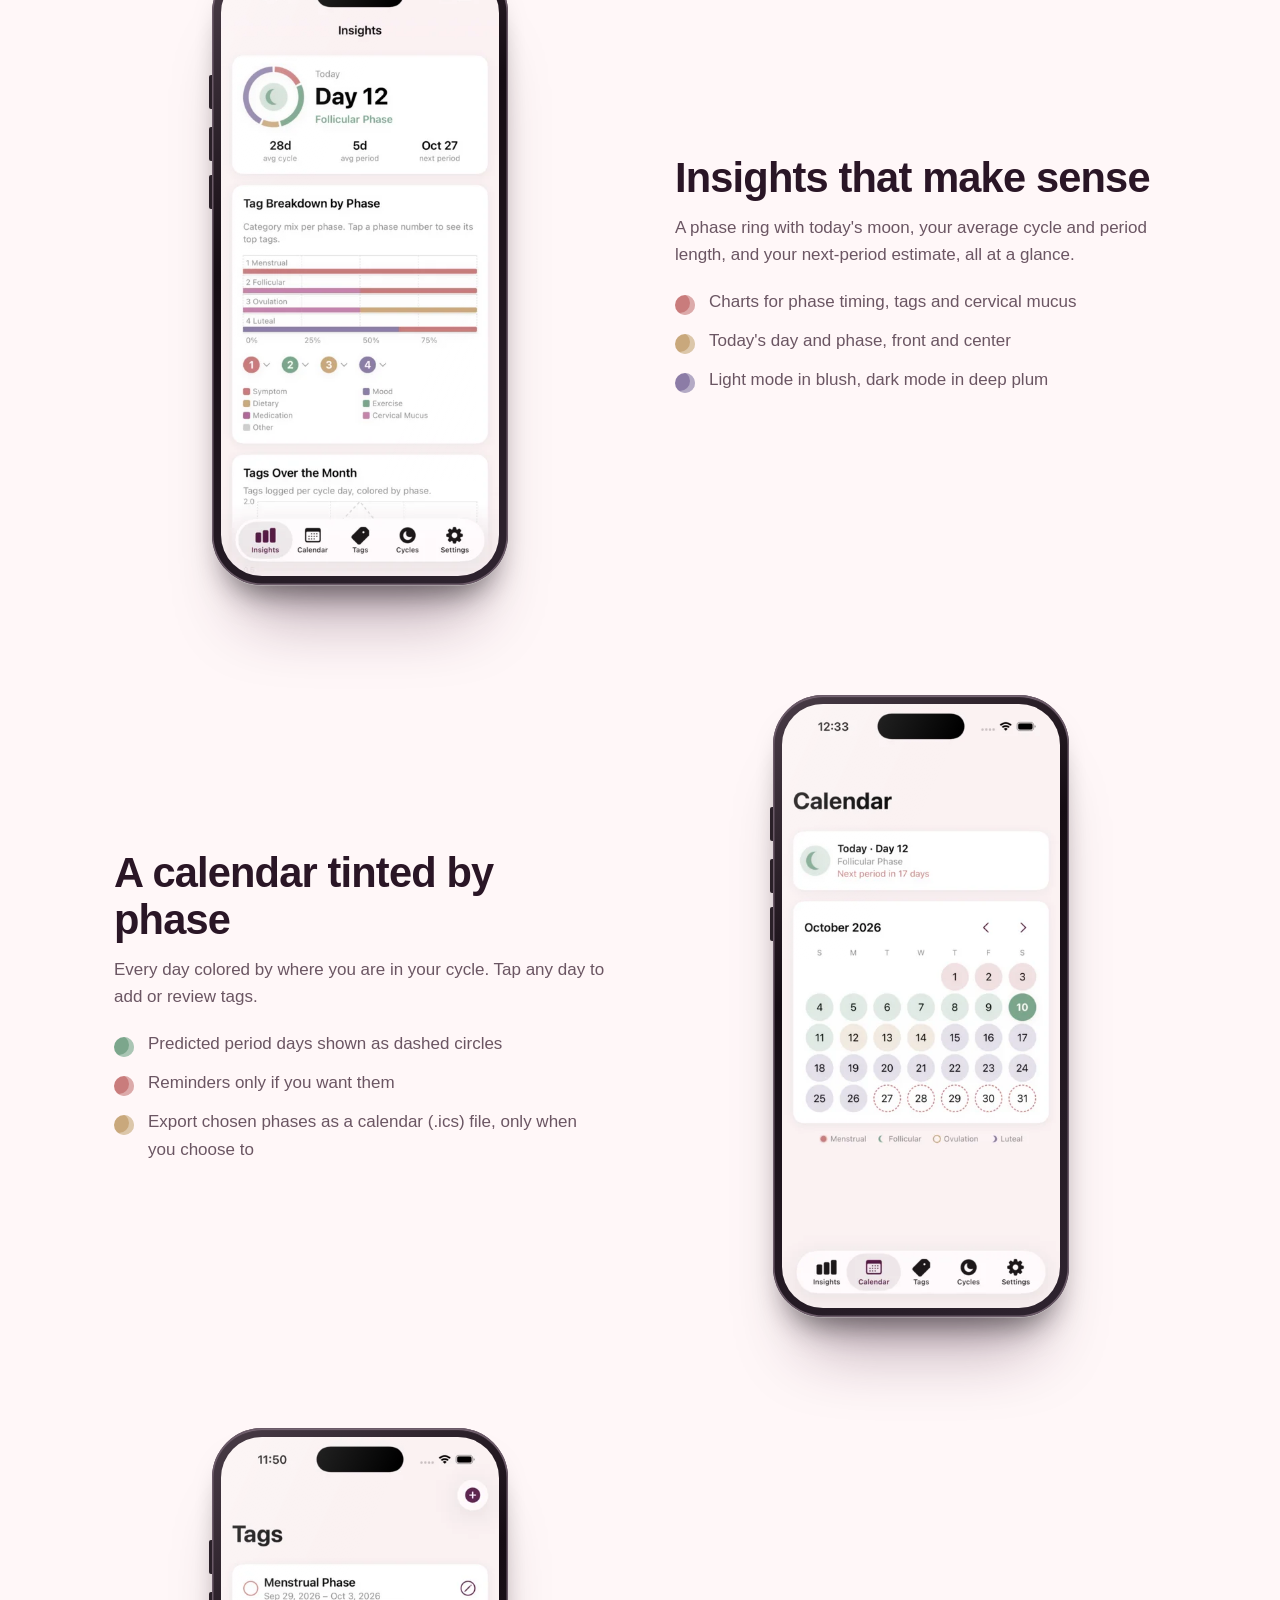
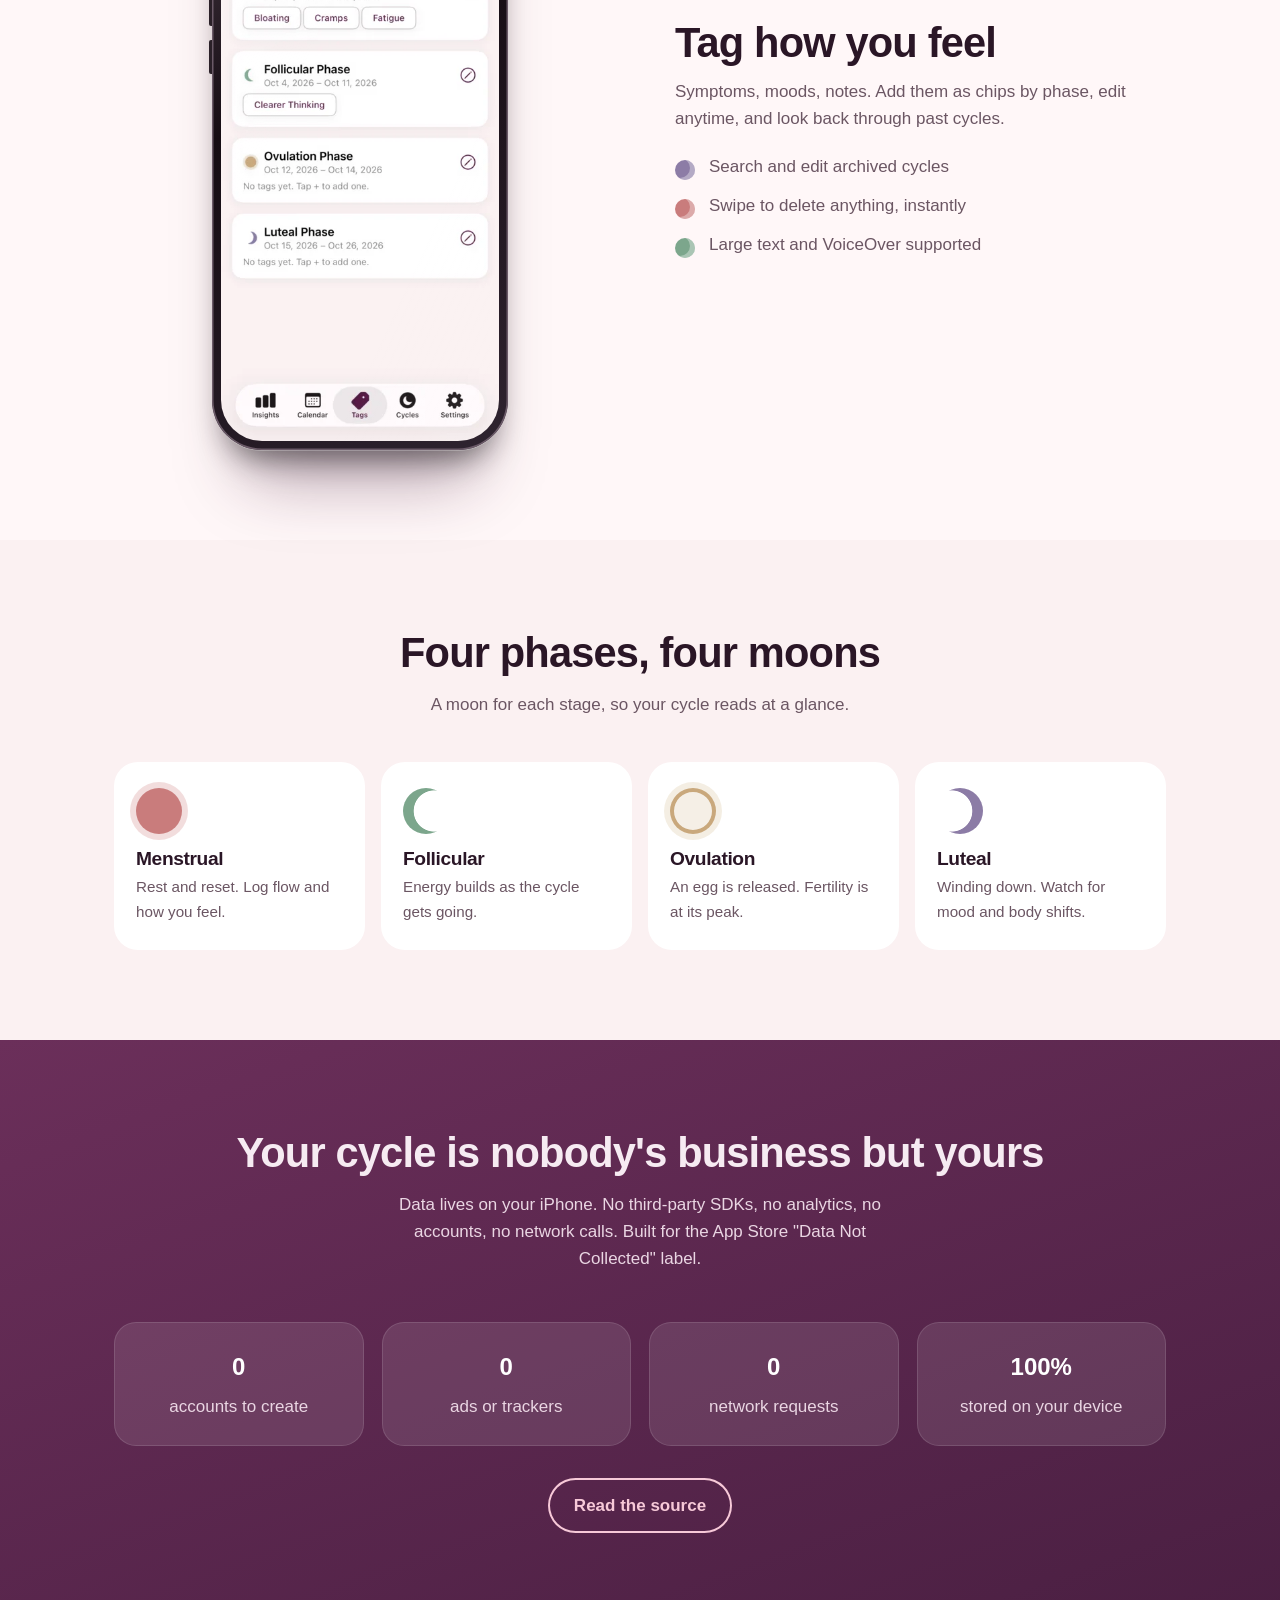
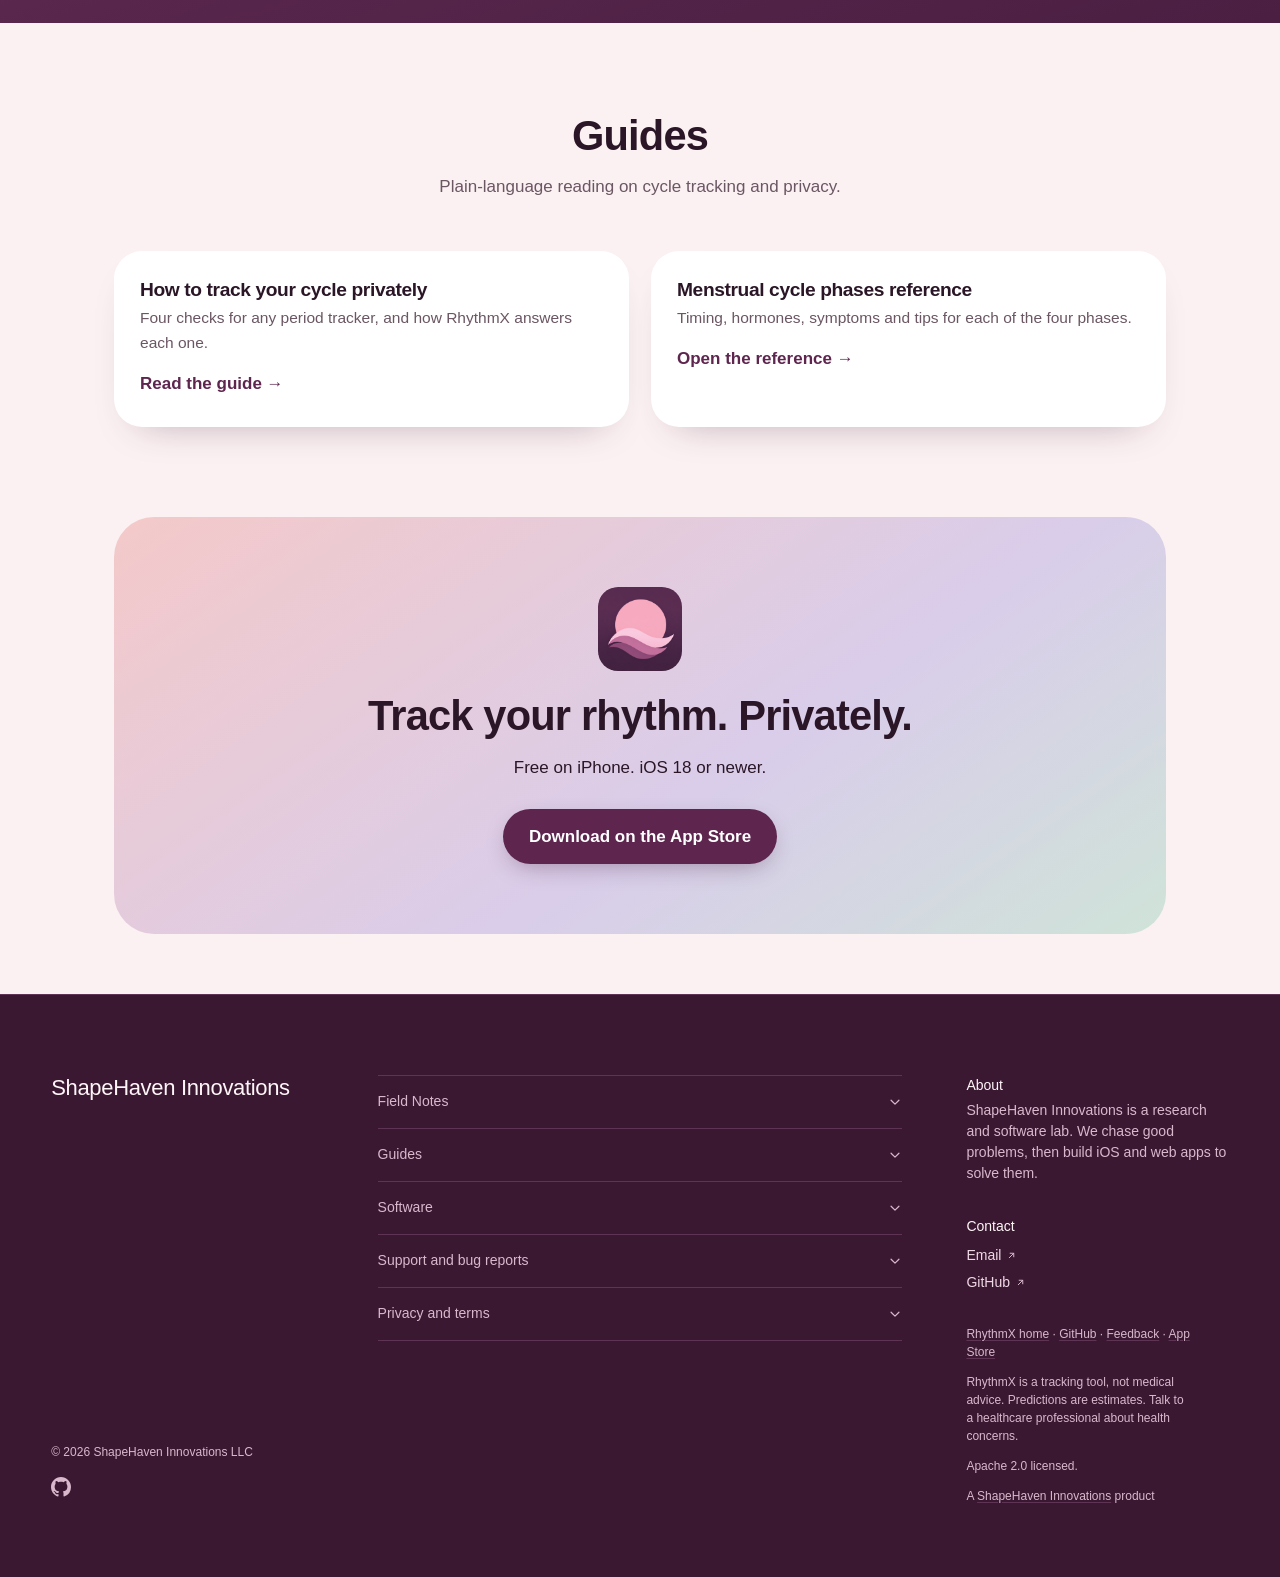
==== commit 60dd44cd: "20262710-update footers" ====
--- a/index.html
+++ b/index.html
@@ -43,6 +43,353 @@
 </script>
 <script>document.documentElement.classList.add("js")</script>
 <link rel="stylesheet" href="/assets/site.css">
+  <!-- footer-css:start -->
+  <style>
+/* Isolation so the footer looks the same inside any site's page CSS.
+   Comes first: .site-footer :where(...) has class-level specificity, so it beats
+   page rules like "p, li { font-size }" but loses to the BEM rules below. */
+:where(.site-footer),
+:where(.site-footer) *,
+:where(.site-footer) *::before,
+:where(.site-footer) *::after {
+  box-sizing: border-box;
+}
+
+.site-footer :where(p, ul, li, h2) {
+  margin: 0;
+  padding: 0;
+  font-family: inherit;
+  font-size: inherit;
+  line-height: inherit;
+}
+
+/* Footer: takes its colours from the host page. Each site maps its own tokens
+   to --sf-page-* (see "theme" in footer/targets.json, stamped after this block),
+   so the footer follows the page background and light/dark theme. */
+.site-footer {
+  --sf-bg: var(--sf-page-bg, #faf9f5);
+  --sf-line: var(--sf-page-line, #e8e6dc);
+  --sf-muted: var(--sf-page-muted, #5e5d59);
+  --sf-bright: var(--sf-page-text, #141413);
+  --sf-soft: var(--sf-page-soft, color-mix(in srgb, var(--sf-bright) 82%, var(--sf-bg)));
+  --sf-accent: var(--sf-page-accent, #c6613f);
+  background: var(--sf-bg);
+  border-top: 1px solid var(--sf-line);
+  color: var(--sf-muted);
+  font-family: -apple-system, BlinkMacSystemFont, 'Segoe UI', Helvetica, Arial, sans-serif;
+  font-size: 0.875rem;
+  font-style: normal;
+  line-height: 1.5;
+  text-align: left;
+  /* undo generic `footer { display:flex; margin; padding; gap }` rules in host pages */
+  display: block;
+  margin: 0;
+  padding: 0;
+  gap: 0;
+  width: auto;
+  max-width: none;
+}
+
+.site-footer__inner {
+  display: grid;
+  grid-template-columns: minmax(0, 1fr) minmax(0, 2fr) minmax(0, 1fr);
+  grid-template-rows: auto 1fr auto;
+  column-gap: clamp(2rem, 5vw, 6rem);
+  max-width: 1400px;
+  margin: 0 auto;
+  padding: 5rem clamp(1.5rem, 4vw, 4.5rem) 4.5rem;
+}
+
+.site-footer a {
+  color: var(--sf-muted);
+  text-decoration: none;
+  font-weight: 400;
+  transition: color 0.15s ease;
+}
+
+.site-footer a:hover {
+  color: var(--sf-bright);
+}
+
+.site-footer a:focus-visible,
+.site-footer summary:focus-visible {
+  outline: 2px solid var(--sf-accent);
+  outline-offset: 3px;
+  border-radius: 2px;
+}
+
+.site-footer ul {
+  list-style: none;
+}
+
+/* Left column: wordmark top, copyright + icon bottom */
+.site-footer__brand {
+  grid-column: 1;
+  grid-row: 1;
+}
+
+.site-footer__wordmark {
+  color: var(--sf-bright);
+  font-size: 1.375rem;
+  font-weight: 600;
+  letter-spacing: -0.015em;
+  line-height: 1.2;
+}
+
+.site-footer__legal {
+  grid-column: 1;
+  grid-row: 3;
+  align-self: end;
+  padding-top: 4rem;
+}
+
+.site-footer__copyright {
+  font-size: 0.75rem;
+}
+
+.site-footer__icon {
+  display: inline-flex;
+  align-items: center;
+  justify-content: center;
+  width: 36px;
+  height: 36px;
+  margin: 0.5rem 0 0 -8px;
+}
+
+.site-footer__icon svg {
+  display: block;
+}
+
+/* Centre column: accordion */
+.site-footer__menu {
+  grid-column: 2;
+  grid-row: 1 / 4;
+  border-top: 1px solid var(--sf-line);
+}
+
+.site-footer__group {
+  border-bottom: 1px solid var(--sf-line);
+}
+
+.site-footer__group summary {
+  display: flex;
+  align-items: center;
+  justify-content: space-between;
+  gap: 1rem;
+  min-height: 52px;
+  padding: 0.75rem 0;
+  color: var(--sf-muted);
+  cursor: pointer;
+  list-style: none;
+  transition: color 0.15s ease;
+}
+
+.site-footer__group summary::-webkit-details-marker {
+  display: none;
+}
+
+.site-footer__group summary::marker {
+  content: '';
+}
+
+.site-footer__group summary:hover,
+.site-footer__group[open] summary {
+  color: var(--sf-bright);
+}
+
+.site-footer__chevron {
+  flex: none;
+  transition: transform 0.2s ease;
+}
+
+.site-footer__group[open] .site-footer__chevron {
+  transform: rotate(180deg);
+}
+
+.site-footer__list {
+  display: grid;
+  gap: 0.5rem;
+  padding: 0.25rem 0 1.5rem;
+}
+
+.site-footer__sublabel {
+  color: var(--sf-soft);
+  font-size: 0.75rem;
+  font-weight: 500;
+  margin: -0.25rem 0 0.75rem;
+}
+
+.site-footer__note a {
+  text-decoration: underline;
+  text-underline-offset: 2px;
+  text-decoration-color: var(--sf-line);
+}
+
+/* Right column: About + Contact */
+.site-footer__about {
+  grid-column: 3;
+  grid-row: 1 / 4;
+}
+
+.site-footer__heading {
+  color: var(--sf-bright);
+  font-size: 0.875rem;
+  font-weight: 400;
+  letter-spacing: 0;
+  line-height: 1.5;
+  margin: 0 0 0.25rem;
+}
+
+.site-footer__text {
+  max-width: 34ch;
+  margin-bottom: 2rem;
+}
+
+.site-footer__contact {
+  display: grid;
+  gap: 0.375rem;
+  margin-top: 0.5rem;
+}
+
+.site-footer__contact a {
+  display: inline-flex;
+  align-items: center;
+  gap: 0.375rem;
+  color: var(--sf-soft);
+}
+
+.site-footer__contact a:hover {
+  color: var(--sf-bright);
+}
+
+.site-footer__arrow {
+  flex: none;
+  color: var(--sf-muted);
+  transition: color 0.15s ease, transform 0.15s ease;
+}
+
+.site-footer__contact a:hover .site-footer__arrow {
+  color: var(--sf-accent);
+  transform: translate(1px, -1px);
+}
+
+/* Tablet: one column (wordmark, accordion, About/Contact, copyright) */
+@media (max-width: 992px) {
+  .site-footer__inner {
+    grid-template-columns: minmax(0, 1fr);
+    grid-template-rows: none;
+    padding: 4rem 1.5rem 3rem;
+  }
+
+  .site-footer__brand,
+  .site-footer__menu,
+  .site-footer__about,
+  .site-footer__legal {
+    grid-column: 1;
+    grid-row: auto;
+  }
+
+  .site-footer__brand {
+    margin-bottom: 2.5rem;
+  }
+
+  .site-footer__about {
+    margin-top: 3rem;
+  }
+
+  .site-footer__legal {
+    padding-top: 3rem;
+  }
+}
+
+/* Phone: bigger tap targets */
+@media (max-width: 600px) {
+  .site-footer__inner {
+    padding: 3.5rem 1.25rem 2.5rem;
+  }
+
+  .site-footer__list {
+    gap: 0;
+  }
+
+  .site-footer__list a,
+  .site-footer__contact a {
+    display: inline-flex;
+    align-items: center;
+    min-height: 40px;
+    padding: 0.4rem 0;
+    line-height: 1.4;
+  }
+
+  .site-footer__contact {
+    gap: 0;
+  }
+
+  .site-footer__icon {
+    width: 44px;
+    height: 44px;
+    margin-left: -12px;
+  }
+}
+
+@media (prefers-reduced-motion: reduce) {
+  .site-footer a,
+  .site-footer__group summary,
+  .site-footer__chevron,
+  .site-footer__arrow {
+    transition: none;
+  }
+
+  .site-footer__contact a:hover .site-footer__arrow {
+    transform: none;
+  }
+}
+
+/* Current page inside a footer list */
+.site-footer [aria-current="page"] {
+  color: var(--sf-bright);
+}
+
+.site-footer__wordmark a {
+  color: var(--sf-bright);
+}
+
+.site-footer__sitenote {
+  margin-top: 0.75rem;
+  font-size: 0.75rem;
+  max-width: 34ch;
+}
+
+.site-footer__sitenote a {
+  text-decoration: underline;
+  text-underline-offset: 2px;
+  text-decoration-color: var(--sf-line);
+}
+
+.site-footer__contact + .site-footer__sitenote {
+  margin-top: 2rem;
+}
+
+:root {
+  --sf-page-bg: #3A1832;
+  --sf-page-line: #5E3354;
+  --sf-page-muted: #D9B8CC;
+  --sf-page-text: #FFF5F7;
+  --sf-page-soft: #EFD9E4;
+  --sf-page-accent: #E8A5B8;
+}
+@media (prefers-color-scheme: dark) {
+  :root {
+    --sf-page-bg: #6B3A62;
+    --sf-page-line: #8E5C84;
+    --sf-page-muted: #F2D5E3;
+    --sf-page-text: #FFFFFF;
+    --sf-page-soft: #FAE6EE;
+    --sf-page-accent: #FFC2D1;
+  }
+}
+  </style>
+  <!-- footer-css:end -->
 </head>
 <body>
 <a class="skip" href="#main">Skip to content</a>
@@ -202,19 +549,103 @@
 </div>
 </main>
 
-<footer>
-  <div class="wrap foot">
-    <p class="disclaimer">RhythmX is a tracking tool, not medical advice. Predictions are estimates. Talk to a healthcare professional about health concerns.</p>
-    <span>&copy; ShapeHaven Innovations LLC &middot; Apache 2.0 licensed &middot; <a href="https://shapehaveninnovations.com/">A Shapehaven Innovations product</a></span>
-    <span>
-      <a href="/guides/track-your-cycle-privately/">Guide: Track your cycle privately</a>
-      <a href="/guides/menstrual-cycle-phases-reference/">Reference: Cycle phases</a>
-      <a href="https://github.com/Shapehaven-Innovations/RhythmX" target="_blank" rel="noopener">GitHub</a>
-      <a href="https://github.com/Shapehaven-Innovations/RhythmX/issues" target="_blank" rel="noopener">Feedback</a>
-      <a data-appstore href="https://github.com/Shapehaven-Innovations/RhythmX" target="_blank" rel="noopener">App Store</a>
-    </span>
-  </div>
-</footer>
+<!-- footer:start -->
+    <footer class="site-footer">
+      <div class="site-footer__inner">
+        <div class="site-footer__brand">
+          <p class="site-footer__wordmark"><a href="https://shapehaveninnovations.com/">ShapeHaven Innovations</a></p>
+        </div>
+
+        <div class="site-footer__menu">
+          <details class="site-footer__group">
+            <summary>
+              <span>Field Notes</span>
+              <svg class="site-footer__chevron" viewBox="0 0 16 16" width="14" height="14" aria-hidden="true" focusable="false"><path d="M3.5 6l4.5 4.5L12.5 6" fill="none" stroke="currentColor" stroke-width="1.4" stroke-linecap="round" stroke-linejoin="round"/></svg>
+            </summary>
+            <ul class="site-footer__list">
+              <li><a href="https://shapehaveninnovations.com/blog/">All Field Notes</a></li>
+              <li><a href="https://shapehaveninnovations.com/blog/php-critical-rce-patch">Two Critical PHP Flaws: What to Check and Patch Today</a></li>
+              <li><a href="https://shapehaveninnovations.com/blog/mdnsshark-app">mDNSShark: See Everything on Your Wi-Fi, Without Sending a Byte Out</a></li>
+              <li><a href="https://shapehaveninnovations.com/blog/worldmonitor-app">World Monitor: An Open-Source Dashboard Built for AI Agents</a></li>
+              <li><a href="https://shapehaveninnovations.com/feed.xml" target="_blank" rel="noopener">RSS feed</a></li>
+            </ul>
+          </details>
+
+          <details class="site-footer__group">
+            <summary>
+              <span>Guides</span>
+              <svg class="site-footer__chevron" viewBox="0 0 16 16" width="14" height="14" aria-hidden="true" focusable="false"><path d="M3.5 6l4.5 4.5L12.5 6" fill="none" stroke="currentColor" stroke-width="1.4" stroke-linecap="round" stroke-linejoin="round"/></svg>
+            </summary>
+            <ul class="site-footer__list">
+              <li><a href="/guides/menstrual-cycle-phases-reference/">Menstrual cycle phases reference</a></li>
+              <li><a href="/guides/track-your-cycle-privately/">How to track your menstrual cycle privately</a></li>
+            </ul>
+          </details>
+
+          <details class="site-footer__group">
+            <summary>
+              <span>Software</span>
+              <svg class="site-footer__chevron" viewBox="0 0 16 16" width="14" height="14" aria-hidden="true" focusable="false"><path d="M3.5 6l4.5 4.5L12.5 6" fill="none" stroke="currentColor" stroke-width="1.4" stroke-linecap="round" stroke-linejoin="round"/></svg>
+            </summary>
+            <ul class="site-footer__list">
+              <li><a href="https://kavacrawl.app/" target="_blank" rel="noopener">KavaCrawl</a></li>
+              <li><a href="https://returniq.shapehaveninnovations.com/" target="_blank" rel="noopener">ReturnIQ</a></li>
+              <li><a href="https://condoguard.app/" target="_blank" rel="noopener">CondoGuard</a></li>
+              <li><a href="https://mdnsshark.shapehaveninnovations.com/" target="_blank" rel="noopener">mDNSShark</a></li>
+              <li><a href="https://rhythmx.shapehaveninnovations.com/" target="_blank" rel="noopener">RhythmX</a></li>
+            </ul>
+          </details>
+
+          <details class="site-footer__group">
+            <summary>
+              <span>Support and bug reports</span>
+              <svg class="site-footer__chevron" viewBox="0 0 16 16" width="14" height="14" aria-hidden="true" focusable="false"><path d="M3.5 6l4.5 4.5L12.5 6" fill="none" stroke="currentColor" stroke-width="1.4" stroke-linecap="round" stroke-linejoin="round"/></svg>
+            </summary>
+            <ul class="site-footer__list">
+              <li><a href="https://shapehaveninnovations.com/support.html">Support page</a></li>
+              <li><a href="mailto:info@shapehaveninnovations.com">Email us</a></li>
+            </ul>
+            <p class="site-footer__sublabel">Public bug trackers</p>
+            <ul class="site-footer__list">
+              <li><a href="https://github.com/Shapehaven-Innovations/RhythmX/issues/new/choose" target="_blank" rel="noopener">RhythmX</a></li>
+              <li><a href="https://github.com/Shapehaven-Innovations/mDNSShark/issues/new/choose" target="_blank" rel="noopener">mDNSShark</a></li>
+              <li><a href="https://github.com/Shapehaven-Innovations/ReturnIQ-Site/issues/new/choose" target="_blank" rel="noopener">ReturnIQ</a></li>
+              <li><a href="https://github.com/Shapehaven-Innovations/KavaCrawl-Site/issues/new/choose" target="_blank" rel="noopener">KavaCrawl</a></li>
+            </ul>
+          </details>
+
+          <details class="site-footer__group">
+            <summary>
+              <span>Privacy and terms</span>
+              <svg class="site-footer__chevron" viewBox="0 0 16 16" width="14" height="14" aria-hidden="true" focusable="false"><path d="M3.5 6l4.5 4.5L12.5 6" fill="none" stroke="currentColor" stroke-width="1.4" stroke-linecap="round" stroke-linejoin="round"/></svg>
+            </summary>
+            <ul class="site-footer__list">
+              <li><a href="https://shapehaveninnovations.com/privacy.html">Privacy Policy</a></li>
+            </ul>
+          </details>
+        </div>
+
+        <div class="site-footer__about">
+          <h2 class="site-footer__heading">About</h2>
+          <p class="site-footer__text">ShapeHaven Innovations is a research and software lab. We chase good problems, then build iOS and web apps to solve them.</p>
+          <h2 class="site-footer__heading">Contact</h2>
+          <ul class="site-footer__contact">
+            <li><a href="mailto:info@shapehaveninnovations.com">Email<svg class="site-footer__arrow" viewBox="0 0 10 10" width="9" height="9" aria-hidden="true" focusable="false"><path d="M2.5 7.5l5-5M3.5 2.5h4v4" fill="none" stroke="currentColor" stroke-width="1.1" stroke-linecap="round" stroke-linejoin="round"/></svg></a></li>
+            <li><a href="https://github.com/Shapehaven-Innovations" target="_blank" rel="noopener">GitHub<svg class="site-footer__arrow" viewBox="0 0 10 10" width="9" height="9" aria-hidden="true" focusable="false"><path d="M2.5 7.5l5-5M3.5 2.5h4v4" fill="none" stroke="currentColor" stroke-width="1.1" stroke-linecap="round" stroke-linejoin="round"/></svg></a></li>
+          </ul>
+          <p class="site-footer__sitenote"><a href="/">RhythmX home</a> · <a href="https://github.com/Shapehaven-Innovations/RhythmX" rel="noopener">GitHub</a> · <a href="https://github.com/Shapehaven-Innovations/RhythmX/issues" rel="noopener">Feedback</a> · <a data-appstore href="https://github.com/Shapehaven-Innovations/RhythmX" rel="noopener">App Store</a></p>
+          <p class="site-footer__sitenote">RhythmX is a tracking tool, not medical advice. Predictions are estimates. Talk to a healthcare professional about health concerns.</p>
+          <p class="site-footer__sitenote">Apache 2.0 licensed.</p>
+          <p class="site-footer__sitenote">A <a href="https://shapehaveninnovations.com/">ShapeHaven Innovations</a> product</p>
+        </div>
+
+        <div class="site-footer__legal">
+          <p class="site-footer__copyright">&copy; 2026 ShapeHaven Innovations LLC</p>
+          <a class="site-footer__icon" href="https://github.com/Shapehaven-Innovations" target="_blank" rel="noopener" aria-label="ShapeHaven Innovations on GitHub (opens in a new tab)"><svg viewBox="0 0 16 16" width="20" height="20" aria-hidden="true" focusable="false"><path fill="currentColor" d="M8 0C3.58 0 0 3.58 0 8c0 3.54 2.29 6.53 5.47 7.59.4.07.55-.17.55-.38 0-.19-.01-.82-.01-1.49-2.01.37-2.53-.49-2.69-.94-.09-.23-.48-.94-.82-1.13-.28-.15-.68-.52-.01-.53.63-.01 1.08.58 1.23.82.72 1.21 1.87.87 2.33.66.07-.52.28-.87.51-1.07-1.78-.2-3.64-.89-3.64-3.95 0-.87.31-1.59.82-2.15-.08-.2-.36-1.02.08-2.12 0 0 .67-.21 2.2.82.64-.18 1.32-.27 2-.27.68 0 1.36.09 2 .27 1.53-1.04 2.2-.82 2.2-.82.44 1.1.16 1.92.08 2.12.51.56.82 1.27.82 2.15 0 3.07-1.87 3.75-3.65 3.95.29.25.54.73.54 1.48 0 1.07-.01 1.93-.01 2.2 0 .21.15.46.55.38A8.013 8.013 0 0016 8c0-4.42-3.58-8-8-8z"/></svg></a>
+        </div>
+      </div>
+    </footer>
+    <!-- footer:end -->
 <script src="/assets/site.js" defer></script>
 </body>
 </html>
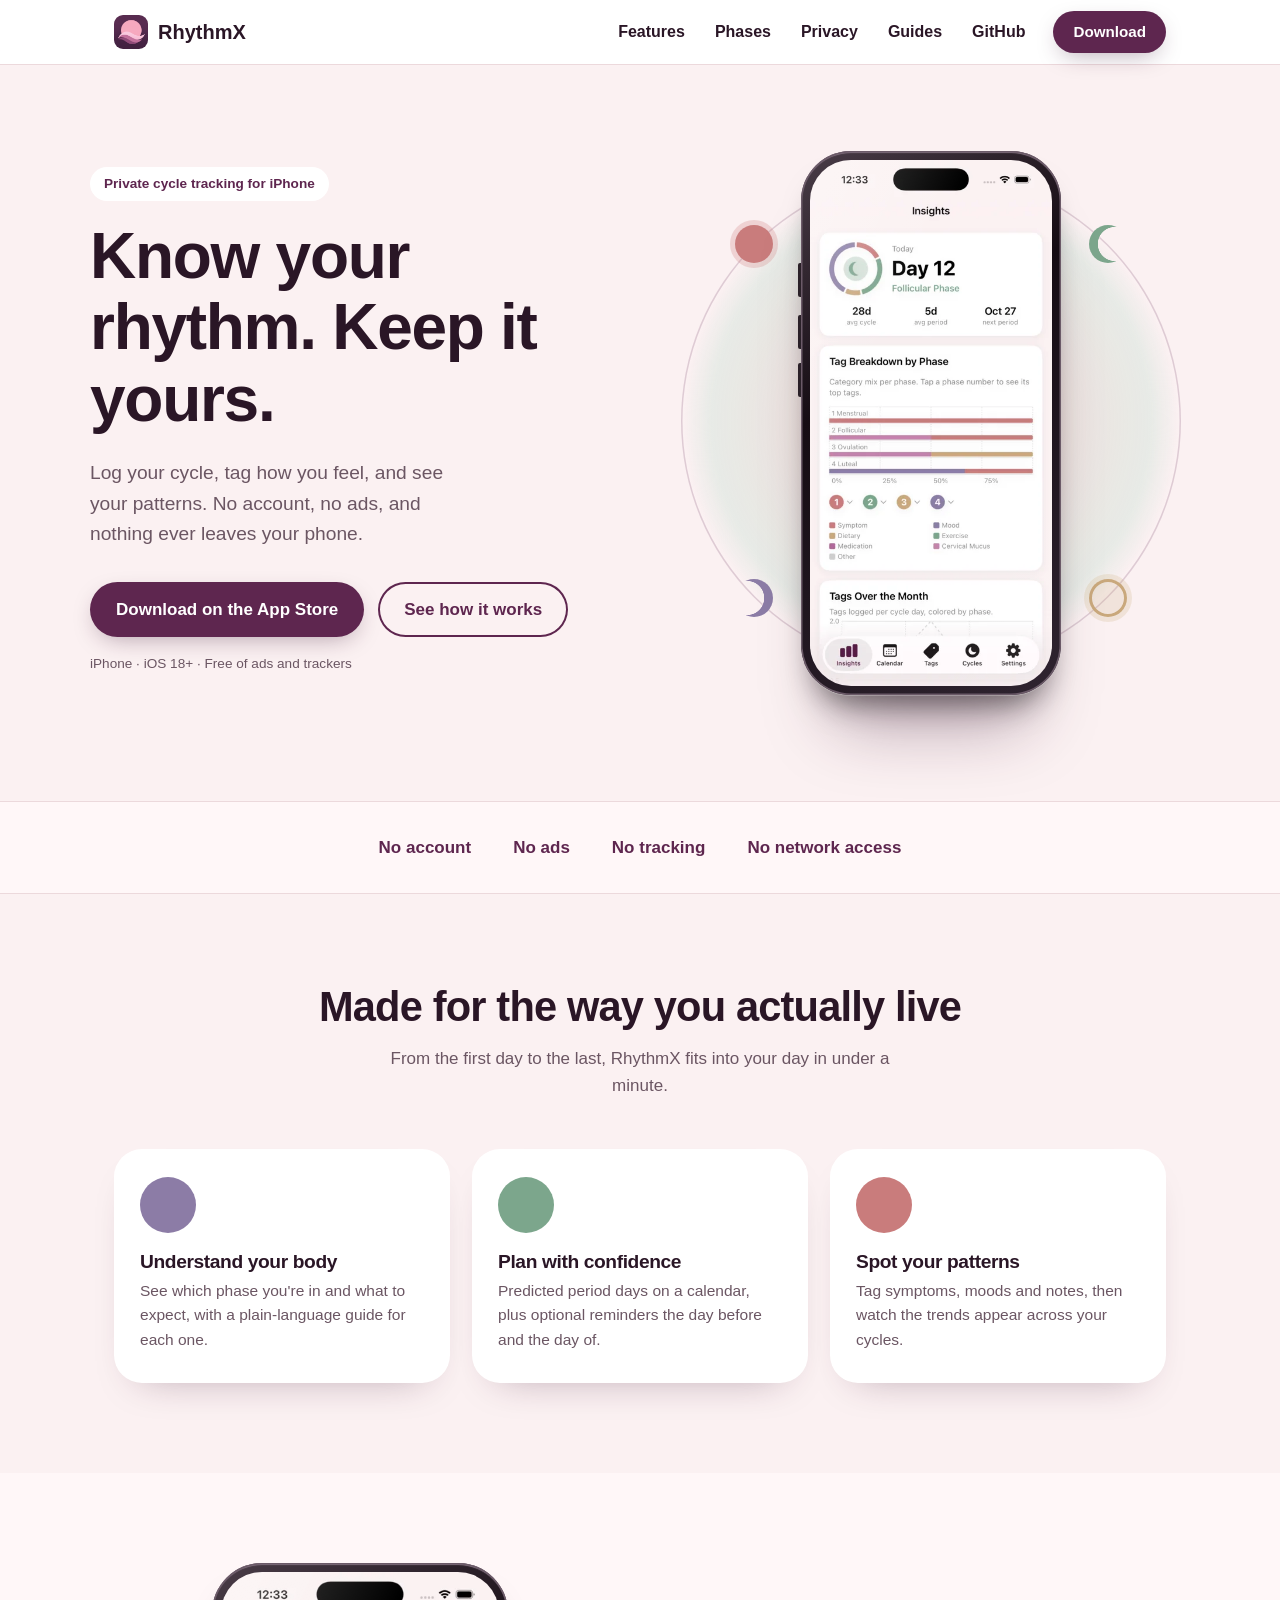
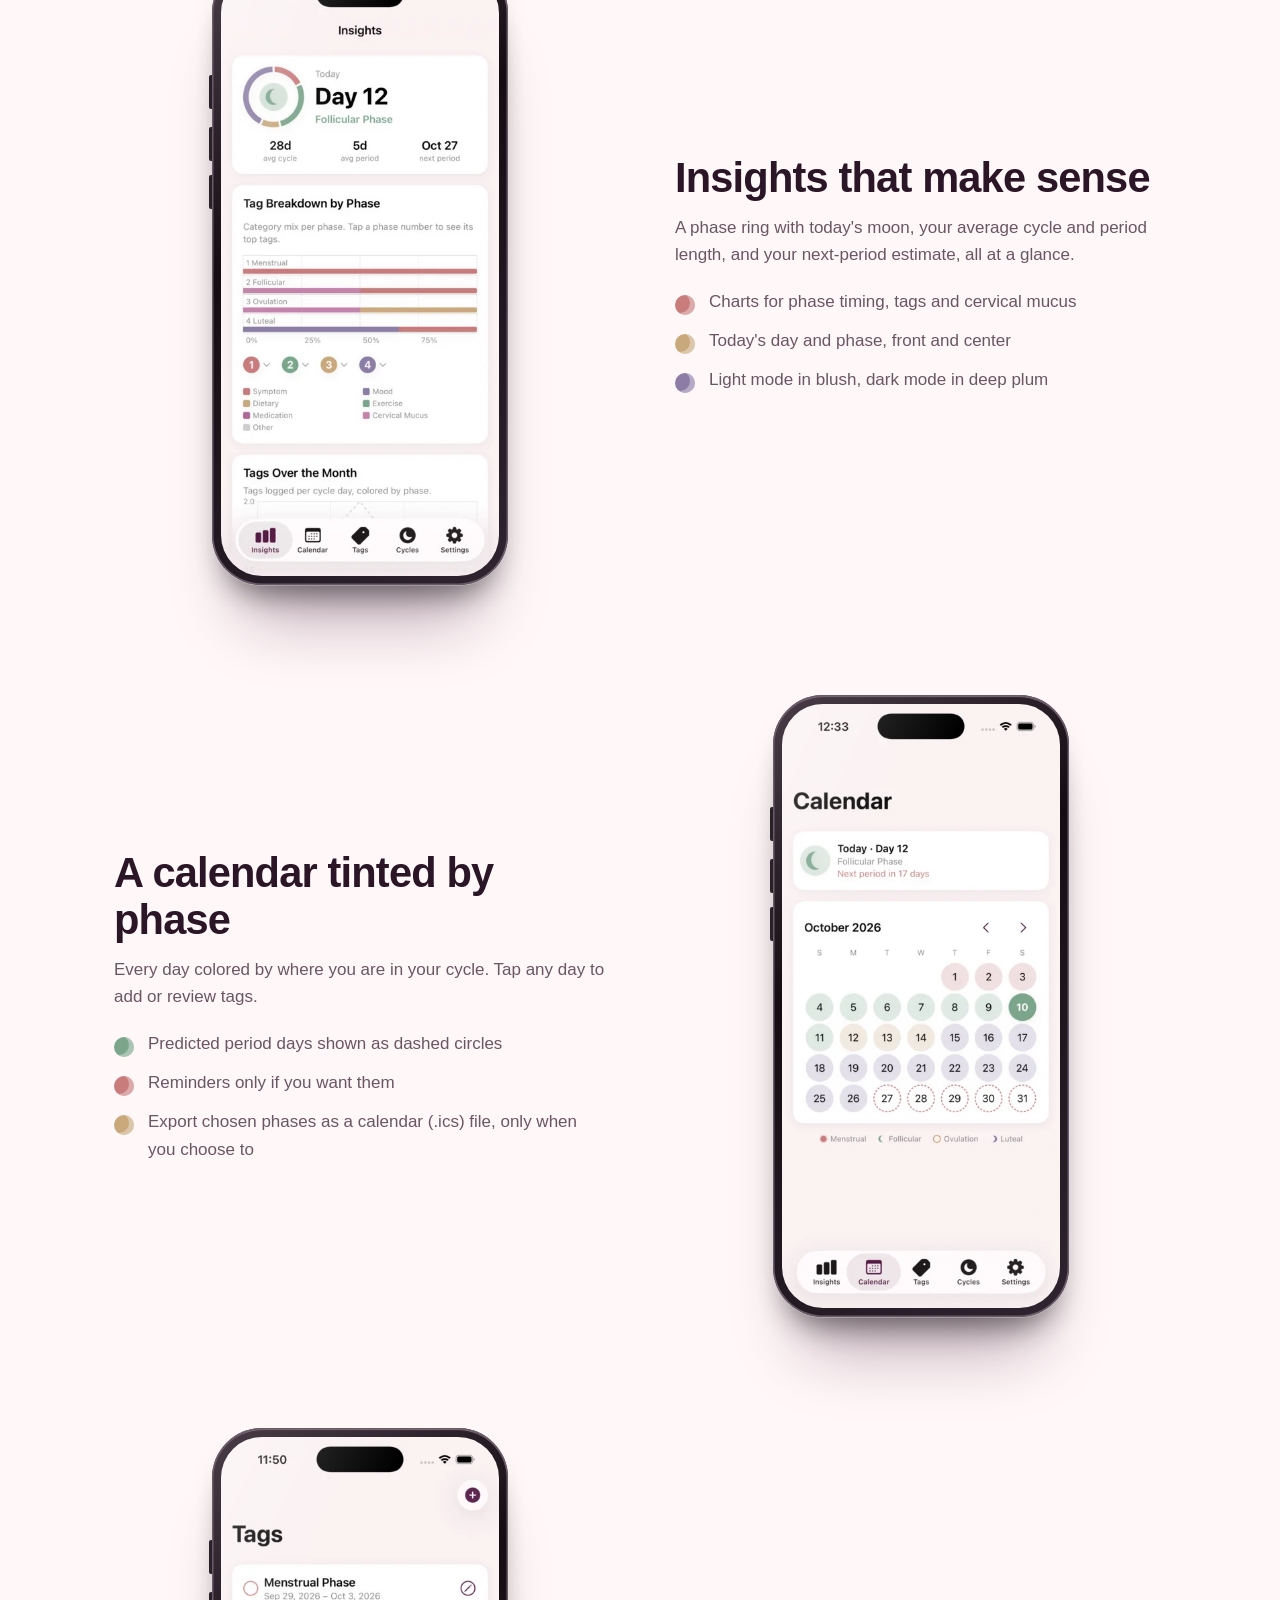
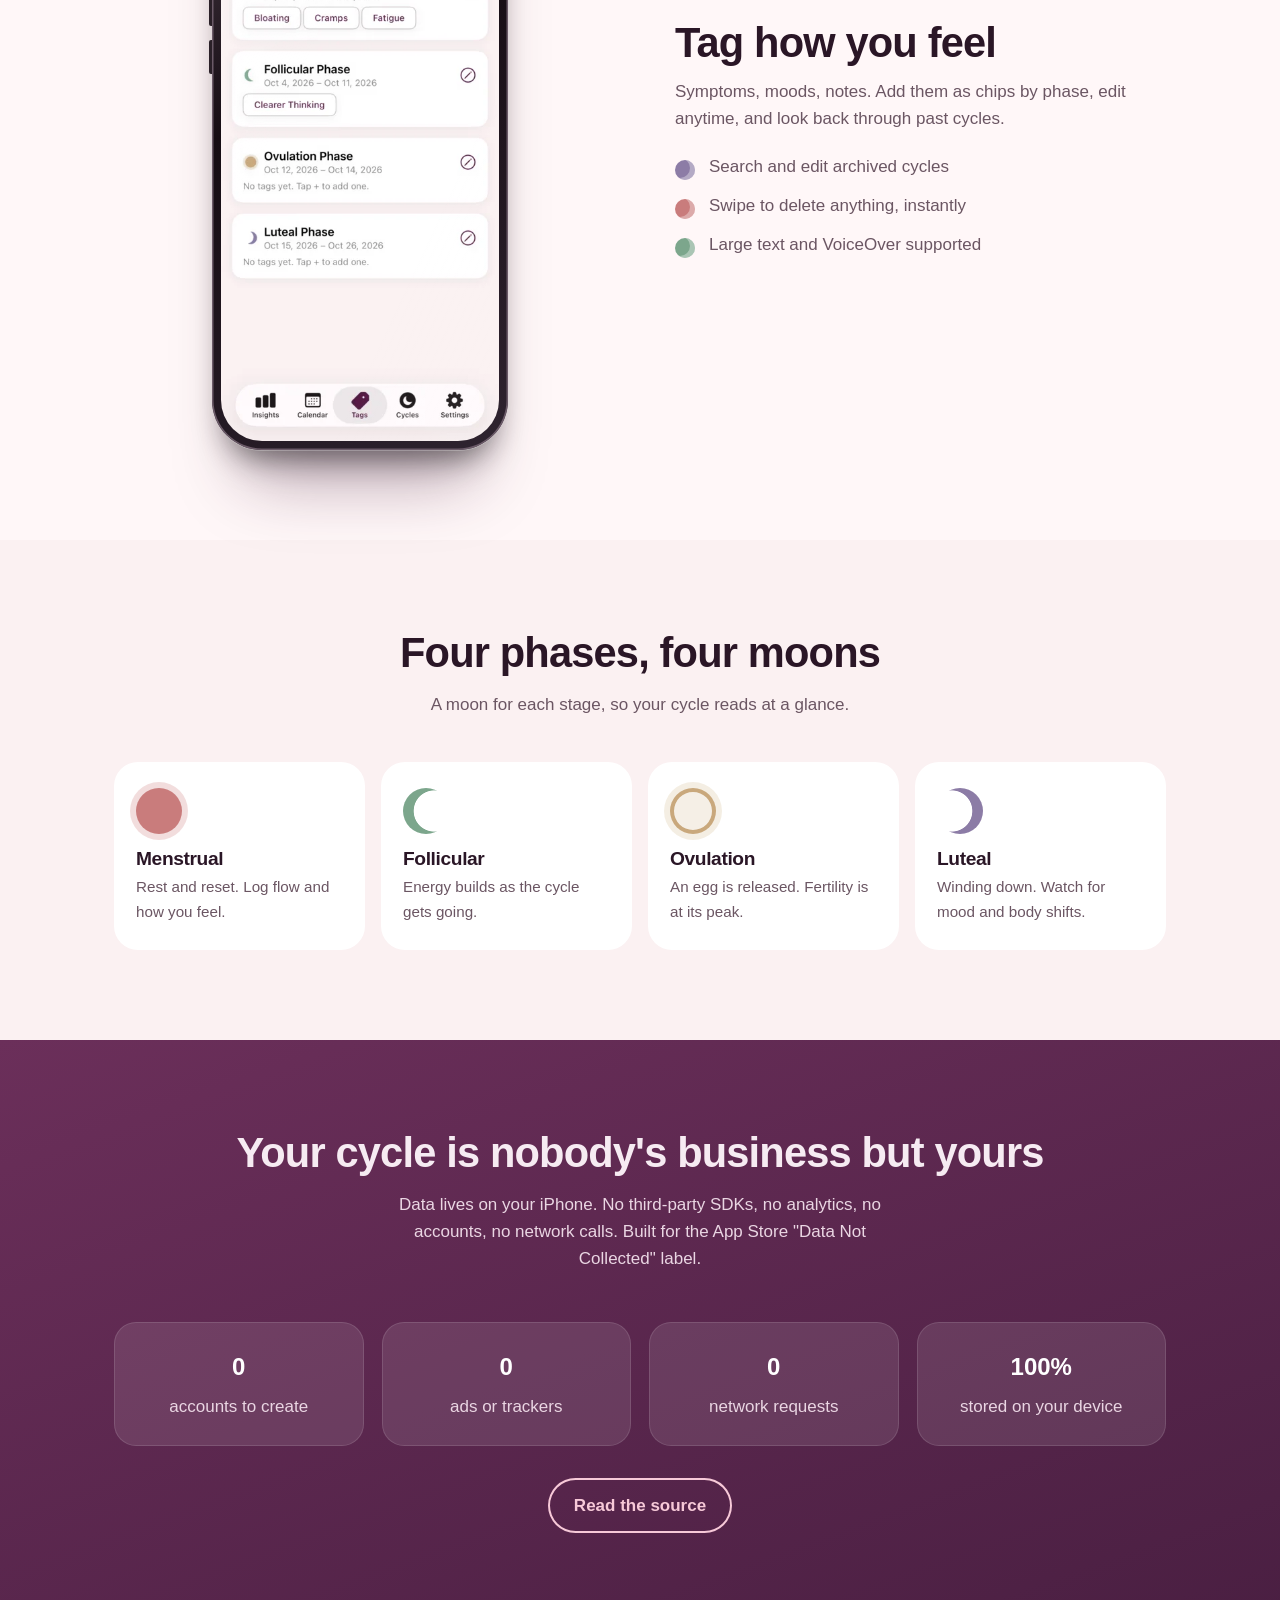
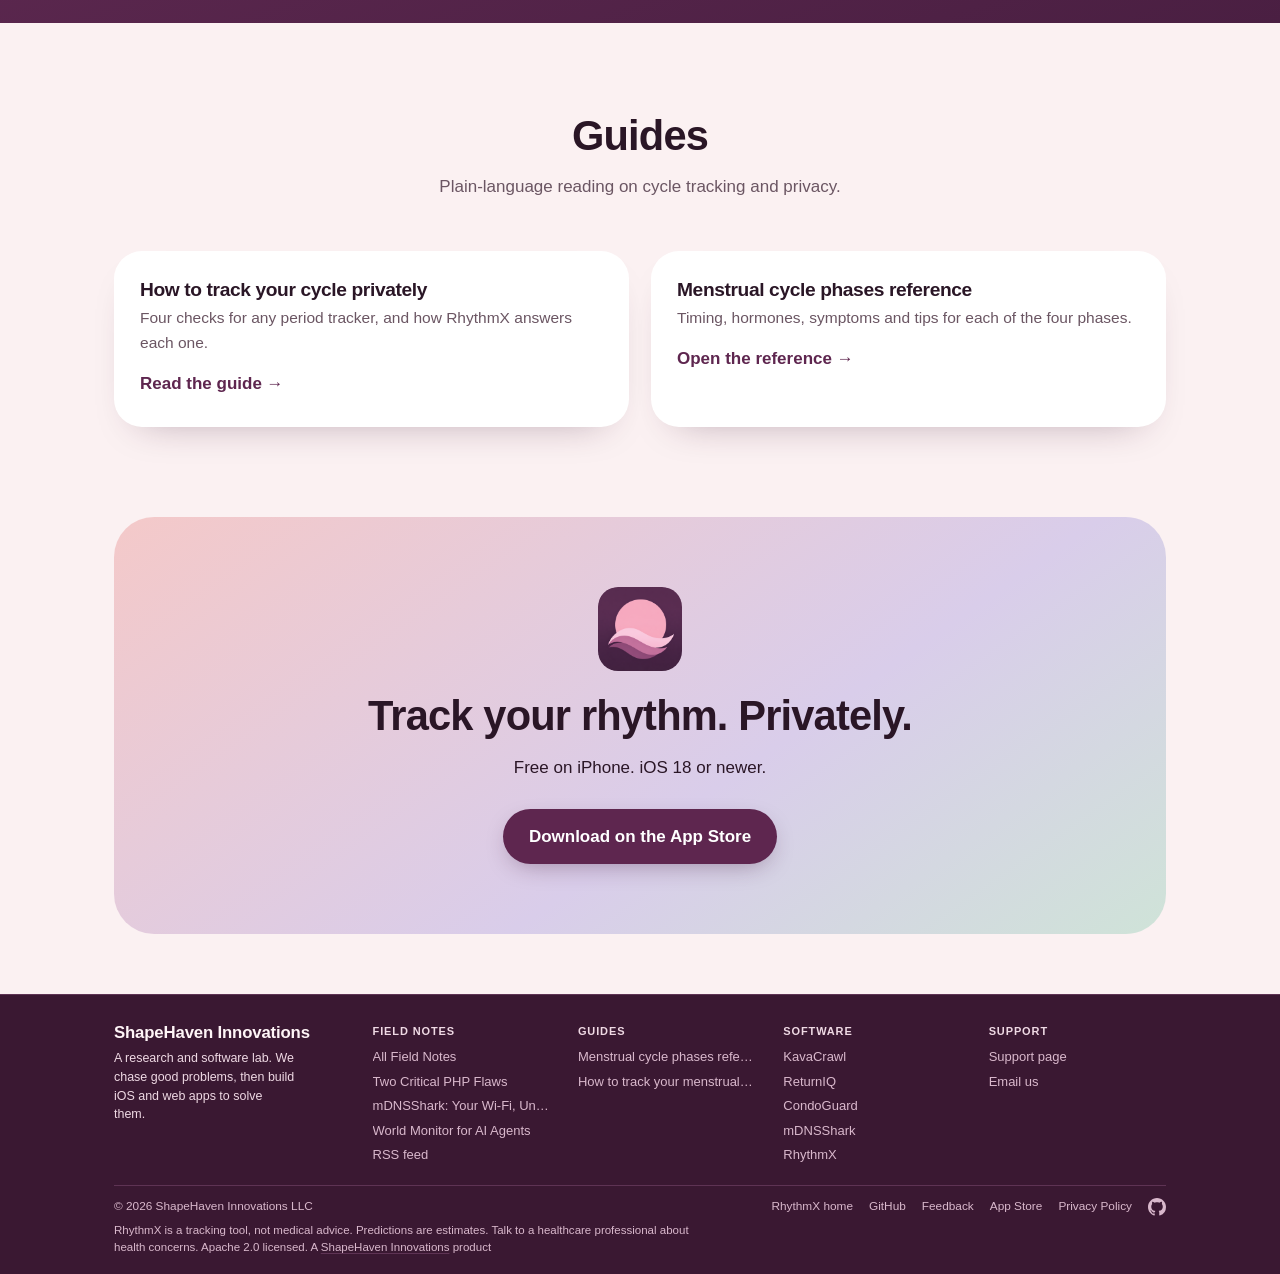
==== commit 6925ffc2: "20262710-update footer" ====
--- a/index.html
+++ b/index.html
@@ -46,8 +46,8 @@
   <!-- footer-css:start -->
   <style>
 /* Isolation so the footer looks the same inside any site's page CSS.
-   Comes first: .site-footer :where(...) has class-level specificity, so it beats
-   page rules like "p, li { font-size }" but loses to the BEM rules below. */
+   .site-footer :where(...) has class-level specificity, so it beats page rules like
+   "p, li { font-size }" but loses to the BEM rules below (same specificity, later). */
 :where(.site-footer),
 :where(.site-footer) *,
 :where(.site-footer) *::before,
@@ -63,9 +63,9 @@
   line-height: inherit;
 }
 
-/* Footer: takes its colours from the host page. Each site maps its own tokens
-   to --sf-page-* (see "theme" in footer/targets.json, stamped after this block),
-   so the footer follows the page background and light/dark theme. */
+/* Footer: takes its colours from the --sf-page-* tokens that each site maps in
+   footer/targets.json (stamped after this block), so it follows the page's palette
+   while staying a distinct band. */
 .site-footer {
   --sf-bg: var(--sf-page-bg, #faf9f5);
   --sf-line: var(--sf-page-line, #e8e6dc);
@@ -77,27 +77,17 @@
   border-top: 1px solid var(--sf-line);
   color: var(--sf-muted);
   font-family: -apple-system, BlinkMacSystemFont, 'Segoe UI', Helvetica, Arial, sans-serif;
-  font-size: 0.875rem;
+  font-size: 0.8125rem;
   font-style: normal;
   line-height: 1.5;
   text-align: left;
   /* undo generic `footer { display:flex; margin; padding; gap }` rules in host pages */
   display: block;
-  margin: 0;
+  margin: var(--sf-page-gap, 0) 0 0;
   padding: 0;
   gap: 0;
   width: auto;
   max-width: none;
-}
-
-.site-footer__inner {
-  display: grid;
-  grid-template-columns: minmax(0, 1fr) minmax(0, 2fr) minmax(0, 1fr);
-  grid-template-rows: auto 1fr auto;
-  column-gap: clamp(2rem, 5vw, 6rem);
-  max-width: 1400px;
-  margin: 0 auto;
-  padding: 5rem clamp(1.5rem, 4vw, 4.5rem) 4.5rem;
 }
 
 .site-footer a {
@@ -111,10 +101,9 @@
   color: var(--sf-bright);
 }
 
-.site-footer a:focus-visible,
-.site-footer summary:focus-visible {
+.site-footer a:focus-visible {
   outline: 2px solid var(--sf-accent);
-  outline-offset: 3px;
+  outline-offset: 2px;
   border-radius: 2px;
 }
 
@@ -122,252 +111,134 @@
   list-style: none;
 }
 
-/* Left column: wordmark top, copyright + icon bottom */
-.site-footer__brand {
-  grid-column: 1;
-  grid-row: 1;
+.site-footer__inner {
+  max-width: 1100px;
+  margin: 0 auto;
+  padding: 1.75rem 1.5rem 1.125rem;
+}
+
+/* Top: wordmark and blurb, then the link columns */
+.site-footer__top {
+  display: grid;
+  grid-template-columns: minmax(180px, 1.3fr);
+  grid-auto-flow: column;
+  grid-auto-columns: minmax(0, 1fr);
+  gap: 1.5rem 1.75rem;
 }
 
 .site-footer__wordmark {
   color: var(--sf-bright);
-  font-size: 1.375rem;
+  font-size: 1.05rem;
   font-weight: 600;
-  letter-spacing: -0.015em;
+  letter-spacing: -0.01em;
   line-height: 1.2;
+  margin-bottom: 0.375rem;
+}
+
+.site-footer__about {
+  max-width: 26ch;
+  font-size: 0.78rem;
+  color: var(--sf-soft);
+}
+
+.site-footer__heading {
+  color: var(--sf-soft);
+  font-size: 0.6875rem;
+  font-weight: 600;
+  letter-spacing: 0.08em;
+  line-height: 1.5;
+  text-transform: uppercase;
+  margin-bottom: 0.5rem;
+}
+
+.site-footer__list li {
+  overflow: hidden;
+  text-overflow: ellipsis;
+  white-space: nowrap;
+}
+
+.site-footer__list li + li {
+  margin-top: 0.3125rem;
+}
+
+/* Current page inside a footer list */
+.site-footer [aria-current="page"] {
+  color: var(--sf-bright);
+}
+
+/* Bottom: copyright and legal links on one line, then per-site fine print */
+.site-footer__bottom {
+  display: flex;
+  flex-wrap: wrap;
+  align-items: baseline;
+  justify-content: space-between;
+  gap: 0.375rem 1.25rem;
+  margin-top: 1.25rem;
+  padding-top: 0.75rem;
+  border-top: 1px solid var(--sf-line);
+  font-size: 0.74rem;
 }
 
 .site-footer__legal {
-  grid-column: 1;
-  grid-row: 3;
-  align-self: end;
-  padding-top: 4rem;
-}
-
-.site-footer__copyright {
-  font-size: 0.75rem;
+  display: flex;
+  flex-wrap: wrap;
+  gap: 0.25rem 1rem;
+}
+
+.site-footer__legal li {
+  display: flex;
+  align-items: center;
 }
 
 .site-footer__icon {
-  display: inline-flex;
-  align-items: center;
-  justify-content: center;
-  width: 36px;
-  height: 36px;
-  margin: 0.5rem 0 0 -8px;
+  color: var(--sf-soft);
 }
 
 .site-footer__icon svg {
   display: block;
 }
 
-/* Centre column: accordion */
-.site-footer__menu {
-  grid-column: 2;
-  grid-row: 1 / 4;
-  border-top: 1px solid var(--sf-line);
-}
-
-.site-footer__group {
-  border-bottom: 1px solid var(--sf-line);
-}
-
-.site-footer__group summary {
-  display: flex;
-  align-items: center;
-  justify-content: space-between;
-  gap: 1rem;
-  min-height: 52px;
-  padding: 0.75rem 0;
-  color: var(--sf-muted);
-  cursor: pointer;
-  list-style: none;
-  transition: color 0.15s ease;
-}
-
-.site-footer__group summary::-webkit-details-marker {
-  display: none;
-}
-
-.site-footer__group summary::marker {
-  content: '';
-}
-
-.site-footer__group summary:hover,
-.site-footer__group[open] summary {
-  color: var(--sf-bright);
-}
-
-.site-footer__chevron {
-  flex: none;
-  transition: transform 0.2s ease;
-}
-
-.site-footer__group[open] .site-footer__chevron {
-  transform: rotate(180deg);
-}
-
-.site-footer__list {
-  display: grid;
-  gap: 0.5rem;
-  padding: 0.25rem 0 1.5rem;
-}
-
-.site-footer__sublabel {
-  color: var(--sf-soft);
-  font-size: 0.75rem;
-  font-weight: 500;
-  margin: -0.25rem 0 0.75rem;
-}
-
-.site-footer__note a {
+.site-footer__fine {
+  flex-basis: 100%;
+  max-width: 90ch;
+  font-size: 0.72rem;
+}
+
+.site-footer__fine a {
   text-decoration: underline;
   text-underline-offset: 2px;
   text-decoration-color: var(--sf-line);
 }
 
-/* Right column: About + Contact */
-.site-footer__about {
-  grid-column: 3;
-  grid-row: 1 / 4;
-}
-
-.site-footer__heading {
-  color: var(--sf-bright);
-  font-size: 0.875rem;
-  font-weight: 400;
-  letter-spacing: 0;
-  line-height: 1.5;
-  margin: 0 0 0.25rem;
-}
-
-.site-footer__text {
-  max-width: 34ch;
-  margin-bottom: 2rem;
-}
-
-.site-footer__contact {
-  display: grid;
-  gap: 0.375rem;
-  margin-top: 0.5rem;
-}
-
-.site-footer__contact a {
-  display: inline-flex;
-  align-items: center;
-  gap: 0.375rem;
-  color: var(--sf-soft);
-}
-
-.site-footer__contact a:hover {
-  color: var(--sf-bright);
-}
-
-.site-footer__arrow {
-  flex: none;
-  color: var(--sf-muted);
-  transition: color 0.15s ease, transform 0.15s ease;
-}
-
-.site-footer__contact a:hover .site-footer__arrow {
-  color: var(--sf-accent);
-  transform: translate(1px, -1px);
-}
-
-/* Tablet: one column (wordmark, accordion, About/Contact, copyright) */
-@media (max-width: 992px) {
+@media (max-width: 760px) {
   .site-footer__inner {
-    grid-template-columns: minmax(0, 1fr);
-    grid-template-rows: none;
-    padding: 4rem 1.5rem 3rem;
-  }
-
-  .site-footer__brand,
-  .site-footer__menu,
-  .site-footer__about,
+    padding: 1.5rem 1.125rem 1rem;
+  }
+
+  .site-footer__top {
+    grid-template-columns: repeat(2, minmax(0, 1fr));
+    grid-auto-flow: row;
+    grid-auto-columns: auto;
+  }
+
+  .site-footer__brandcol {
+    grid-column: 1 / -1;
+  }
+
+  /* 24px+ touch spacing between stacked links */
+  .site-footer__list li + li {
+    margin-top: 0.5rem;
+  }
+
   .site-footer__legal {
-    grid-column: 1;
-    grid-row: auto;
-  }
-
-  .site-footer__brand {
-    margin-bottom: 2.5rem;
-  }
-
-  .site-footer__about {
-    margin-top: 3rem;
-  }
-
-  .site-footer__legal {
-    padding-top: 3rem;
-  }
-}
-
-/* Phone: bigger tap targets */
-@media (max-width: 600px) {
-  .site-footer__inner {
-    padding: 3.5rem 1.25rem 2.5rem;
-  }
-
-  .site-footer__list {
-    gap: 0;
-  }
-
-  .site-footer__list a,
-  .site-footer__contact a {
-    display: inline-flex;
-    align-items: center;
-    min-height: 40px;
-    padding: 0.4rem 0;
-    line-height: 1.4;
-  }
-
-  .site-footer__contact {
-    gap: 0;
-  }
-
-  .site-footer__icon {
-    width: 44px;
-    height: 44px;
-    margin-left: -12px;
+    gap: 0.5rem 1rem;
   }
 }
 
 @media (prefers-reduced-motion: reduce) {
-  .site-footer a,
-  .site-footer__group summary,
-  .site-footer__chevron,
-  .site-footer__arrow {
+  .site-footer a {
     transition: none;
   }
-
-  .site-footer__contact a:hover .site-footer__arrow {
-    transform: none;
-  }
-}
-
-/* Current page inside a footer list */
-.site-footer [aria-current="page"] {
-  color: var(--sf-bright);
-}
-
-.site-footer__wordmark a {
-  color: var(--sf-bright);
-}
-
-.site-footer__sitenote {
-  margin-top: 0.75rem;
-  font-size: 0.75rem;
-  max-width: 34ch;
-}
-
-.site-footer__sitenote a {
-  text-decoration: underline;
-  text-underline-offset: 2px;
-  text-decoration-color: var(--sf-line);
-}
-
-.site-footer__contact + .site-footer__sitenote {
-  margin-top: 2rem;
 }
 
 :root {
@@ -552,41 +423,33 @@
 <!-- footer:start -->
     <footer class="site-footer">
       <div class="site-footer__inner">
-        <div class="site-footer__brand">
-          <p class="site-footer__wordmark"><a href="https://shapehaveninnovations.com/">ShapeHaven Innovations</a></p>
-        </div>
-
-        <div class="site-footer__menu">
-          <details class="site-footer__group">
-            <summary>
-              <span>Field Notes</span>
-              <svg class="site-footer__chevron" viewBox="0 0 16 16" width="14" height="14" aria-hidden="true" focusable="false"><path d="M3.5 6l4.5 4.5L12.5 6" fill="none" stroke="currentColor" stroke-width="1.4" stroke-linecap="round" stroke-linejoin="round"/></svg>
-            </summary>
+        <div class="site-footer__top">
+          <div class="site-footer__brandcol">
+            <p class="site-footer__wordmark">ShapeHaven Innovations</p>
+            <p class="site-footer__about">A research and software lab. We chase good problems, then build iOS and web apps to solve them.</p>
+          </div>
+
+          <div class="site-footer__col">
+            <h2 class="site-footer__heading">Field Notes</h2>
             <ul class="site-footer__list">
               <li><a href="https://shapehaveninnovations.com/blog/">All Field Notes</a></li>
-              <li><a href="https://shapehaveninnovations.com/blog/php-critical-rce-patch">Two Critical PHP Flaws: What to Check and Patch Today</a></li>
-              <li><a href="https://shapehaveninnovations.com/blog/mdnsshark-app">mDNSShark: See Everything on Your Wi-Fi, Without Sending a Byte Out</a></li>
-              <li><a href="https://shapehaveninnovations.com/blog/worldmonitor-app">World Monitor: An Open-Source Dashboard Built for AI Agents</a></li>
+              <li><a href="https://shapehaveninnovations.com/blog/php-critical-rce-patch" title="Two Critical PHP Flaws: What to Check and Patch Today">Two Critical PHP Flaws</a></li>
+              <li><a href="https://shapehaveninnovations.com/blog/mdnsshark-app" title="mDNSShark: See Everything on Your Wi-Fi, Without Sending a Byte Out">mDNSShark: Your Wi-Fi, Unseen</a></li>
+              <li><a href="https://shapehaveninnovations.com/blog/worldmonitor-app" title="World Monitor: An Open-Source Dashboard Built for AI Agents">World Monitor for AI Agents</a></li>
               <li><a href="https://shapehaveninnovations.com/feed.xml" target="_blank" rel="noopener">RSS feed</a></li>
             </ul>
-          </details>
-
-          <details class="site-footer__group">
-            <summary>
-              <span>Guides</span>
-              <svg class="site-footer__chevron" viewBox="0 0 16 16" width="14" height="14" aria-hidden="true" focusable="false"><path d="M3.5 6l4.5 4.5L12.5 6" fill="none" stroke="currentColor" stroke-width="1.4" stroke-linecap="round" stroke-linejoin="round"/></svg>
-            </summary>
+          </div>
+
+          <div class="site-footer__col">
+            <h2 class="site-footer__heading">Guides</h2>
             <ul class="site-footer__list">
               <li><a href="/guides/menstrual-cycle-phases-reference/">Menstrual cycle phases reference</a></li>
               <li><a href="/guides/track-your-cycle-privately/">How to track your menstrual cycle privately</a></li>
             </ul>
-          </details>
-
-          <details class="site-footer__group">
-            <summary>
-              <span>Software</span>
-              <svg class="site-footer__chevron" viewBox="0 0 16 16" width="14" height="14" aria-hidden="true" focusable="false"><path d="M3.5 6l4.5 4.5L12.5 6" fill="none" stroke="currentColor" stroke-width="1.4" stroke-linecap="round" stroke-linejoin="round"/></svg>
-            </summary>
+          </div>
+
+          <div class="site-footer__col">
+            <h2 class="site-footer__heading">Software</h2>
             <ul class="site-footer__list">
               <li><a href="https://kavacrawl.app/" target="_blank" rel="noopener">KavaCrawl</a></li>
               <li><a href="https://returniq.shapehaveninnovations.com/" target="_blank" rel="noopener">ReturnIQ</a></li>
@@ -594,54 +457,28 @@
               <li><a href="https://mdnsshark.shapehaveninnovations.com/" target="_blank" rel="noopener">mDNSShark</a></li>
               <li><a href="https://rhythmx.shapehaveninnovations.com/" target="_blank" rel="noopener">RhythmX</a></li>
             </ul>
-          </details>
-
-          <details class="site-footer__group">
-            <summary>
-              <span>Support and bug reports</span>
-              <svg class="site-footer__chevron" viewBox="0 0 16 16" width="14" height="14" aria-hidden="true" focusable="false"><path d="M3.5 6l4.5 4.5L12.5 6" fill="none" stroke="currentColor" stroke-width="1.4" stroke-linecap="round" stroke-linejoin="round"/></svg>
-            </summary>
+          </div>
+
+          <div class="site-footer__col">
+            <h2 class="site-footer__heading">Support</h2>
             <ul class="site-footer__list">
               <li><a href="https://shapehaveninnovations.com/support.html">Support page</a></li>
               <li><a href="mailto:info@shapehaveninnovations.com">Email us</a></li>
             </ul>
-            <p class="site-footer__sublabel">Public bug trackers</p>
-            <ul class="site-footer__list">
-              <li><a href="https://github.com/Shapehaven-Innovations/RhythmX/issues/new/choose" target="_blank" rel="noopener">RhythmX</a></li>
-              <li><a href="https://github.com/Shapehaven-Innovations/mDNSShark/issues/new/choose" target="_blank" rel="noopener">mDNSShark</a></li>
-              <li><a href="https://github.com/Shapehaven-Innovations/ReturnIQ-Site/issues/new/choose" target="_blank" rel="noopener">ReturnIQ</a></li>
-              <li><a href="https://github.com/Shapehaven-Innovations/KavaCrawl-Site/issues/new/choose" target="_blank" rel="noopener">KavaCrawl</a></li>
-            </ul>
-          </details>
-
-          <details class="site-footer__group">
-            <summary>
-              <span>Privacy and terms</span>
-              <svg class="site-footer__chevron" viewBox="0 0 16 16" width="14" height="14" aria-hidden="true" focusable="false"><path d="M3.5 6l4.5 4.5L12.5 6" fill="none" stroke="currentColor" stroke-width="1.4" stroke-linecap="round" stroke-linejoin="round"/></svg>
-            </summary>
-            <ul class="site-footer__list">
-              <li><a href="https://shapehaveninnovations.com/privacy.html">Privacy Policy</a></li>
-            </ul>
-          </details>
+          </div>
         </div>
 
-        <div class="site-footer__about">
-          <h2 class="site-footer__heading">About</h2>
-          <p class="site-footer__text">ShapeHaven Innovations is a research and software lab. We chase good problems, then build iOS and web apps to solve them.</p>
-          <h2 class="site-footer__heading">Contact</h2>
-          <ul class="site-footer__contact">
-            <li><a href="mailto:info@shapehaveninnovations.com">Email<svg class="site-footer__arrow" viewBox="0 0 10 10" width="9" height="9" aria-hidden="true" focusable="false"><path d="M2.5 7.5l5-5M3.5 2.5h4v4" fill="none" stroke="currentColor" stroke-width="1.1" stroke-linecap="round" stroke-linejoin="round"/></svg></a></li>
-            <li><a href="https://github.com/Shapehaven-Innovations" target="_blank" rel="noopener">GitHub<svg class="site-footer__arrow" viewBox="0 0 10 10" width="9" height="9" aria-hidden="true" focusable="false"><path d="M2.5 7.5l5-5M3.5 2.5h4v4" fill="none" stroke="currentColor" stroke-width="1.1" stroke-linecap="round" stroke-linejoin="round"/></svg></a></li>
+        <div class="site-footer__bottom">
+          <p class="site-footer__copyright">&copy; 2026 ShapeHaven Innovations LLC</p>
+          <ul class="site-footer__legal">
+            <li><a href="/">RhythmX home</a></li>
+            <li><a href="https://github.com/Shapehaven-Innovations/RhythmX" rel="noopener">GitHub</a></li>
+            <li><a href="https://github.com/Shapehaven-Innovations/RhythmX/issues" rel="noopener">Feedback</a></li>
+            <li><a data-appstore href="https://github.com/Shapehaven-Innovations/RhythmX" rel="noopener">App Store</a></li>
+            <li><a href="https://shapehaveninnovations.com/privacy.html">Privacy Policy</a></li>
+            <li><a class="site-footer__icon" href="https://github.com/Shapehaven-Innovations" target="_blank" rel="noopener" aria-label="ShapeHaven Innovations on GitHub (opens in a new tab)"><svg viewBox="0 0 16 16" width="18" height="18" aria-hidden="true" focusable="false"><path fill="currentColor" d="M8 0C3.58 0 0 3.58 0 8c0 3.54 2.29 6.53 5.47 7.59.4.07.55-.17.55-.38 0-.19-.01-.82-.01-1.49-2.01.37-2.53-.49-2.69-.94-.09-.23-.48-.94-.82-1.13-.28-.15-.68-.52-.01-.53.63-.01 1.08.58 1.23.82.72 1.21 1.87.87 2.33.66.07-.52.28-.87.51-1.07-1.78-.2-3.64-.89-3.64-3.95 0-.87.31-1.59.82-2.15-.08-.2-.36-1.02.08-2.12 0 0 .67-.21 2.2.82.64-.18 1.32-.27 2-.27.68 0 1.36.09 2 .27 1.53-1.04 2.2-.82 2.2-.82.44 1.1.16 1.92.08 2.12.51.56.82 1.27.82 2.15 0 3.07-1.87 3.75-3.65 3.95.29.25.54.73.54 1.48 0 1.07-.01 1.93-.01 2.2 0 .21.15.46.55.38A8.013 8.013 0 0016 8c0-4.42-3.58-8-8-8z"/></svg></a></li>
           </ul>
-          <p class="site-footer__sitenote"><a href="/">RhythmX home</a> · <a href="https://github.com/Shapehaven-Innovations/RhythmX" rel="noopener">GitHub</a> · <a href="https://github.com/Shapehaven-Innovations/RhythmX/issues" rel="noopener">Feedback</a> · <a data-appstore href="https://github.com/Shapehaven-Innovations/RhythmX" rel="noopener">App Store</a></p>
-          <p class="site-footer__sitenote">RhythmX is a tracking tool, not medical advice. Predictions are estimates. Talk to a healthcare professional about health concerns.</p>
-          <p class="site-footer__sitenote">Apache 2.0 licensed.</p>
-          <p class="site-footer__sitenote">A <a href="https://shapehaveninnovations.com/">ShapeHaven Innovations</a> product</p>
-        </div>
-
-        <div class="site-footer__legal">
-          <p class="site-footer__copyright">&copy; 2026 ShapeHaven Innovations LLC</p>
-          <a class="site-footer__icon" href="https://github.com/Shapehaven-Innovations" target="_blank" rel="noopener" aria-label="ShapeHaven Innovations on GitHub (opens in a new tab)"><svg viewBox="0 0 16 16" width="20" height="20" aria-hidden="true" focusable="false"><path fill="currentColor" d="M8 0C3.58 0 0 3.58 0 8c0 3.54 2.29 6.53 5.47 7.59.4.07.55-.17.55-.38 0-.19-.01-.82-.01-1.49-2.01.37-2.53-.49-2.69-.94-.09-.23-.48-.94-.82-1.13-.28-.15-.68-.52-.01-.53.63-.01 1.08.58 1.23.82.72 1.21 1.87.87 2.33.66.07-.52.28-.87.51-1.07-1.78-.2-3.64-.89-3.64-3.95 0-.87.31-1.59.82-2.15-.08-.2-.36-1.02.08-2.12 0 0 .67-.21 2.2.82.64-.18 1.32-.27 2-.27.68 0 1.36.09 2 .27 1.53-1.04 2.2-.82 2.2-.82.44 1.1.16 1.92.08 2.12.51.56.82 1.27.82 2.15 0 3.07-1.87 3.75-3.65 3.95.29.25.54.73.54 1.48 0 1.07-.01 1.93-.01 2.2 0 .21.15.46.55.38A8.013 8.013 0 0016 8c0-4.42-3.58-8-8-8z"/></svg></a>
+          <p class="site-footer__fine">RhythmX is a tracking tool, not medical advice. Predictions are estimates. Talk to a healthcare professional about health concerns. Apache 2.0 licensed. A <a href="https://shapehaveninnovations.com/">ShapeHaven Innovations</a> product</p>
         </div>
       </div>
     </footer>
